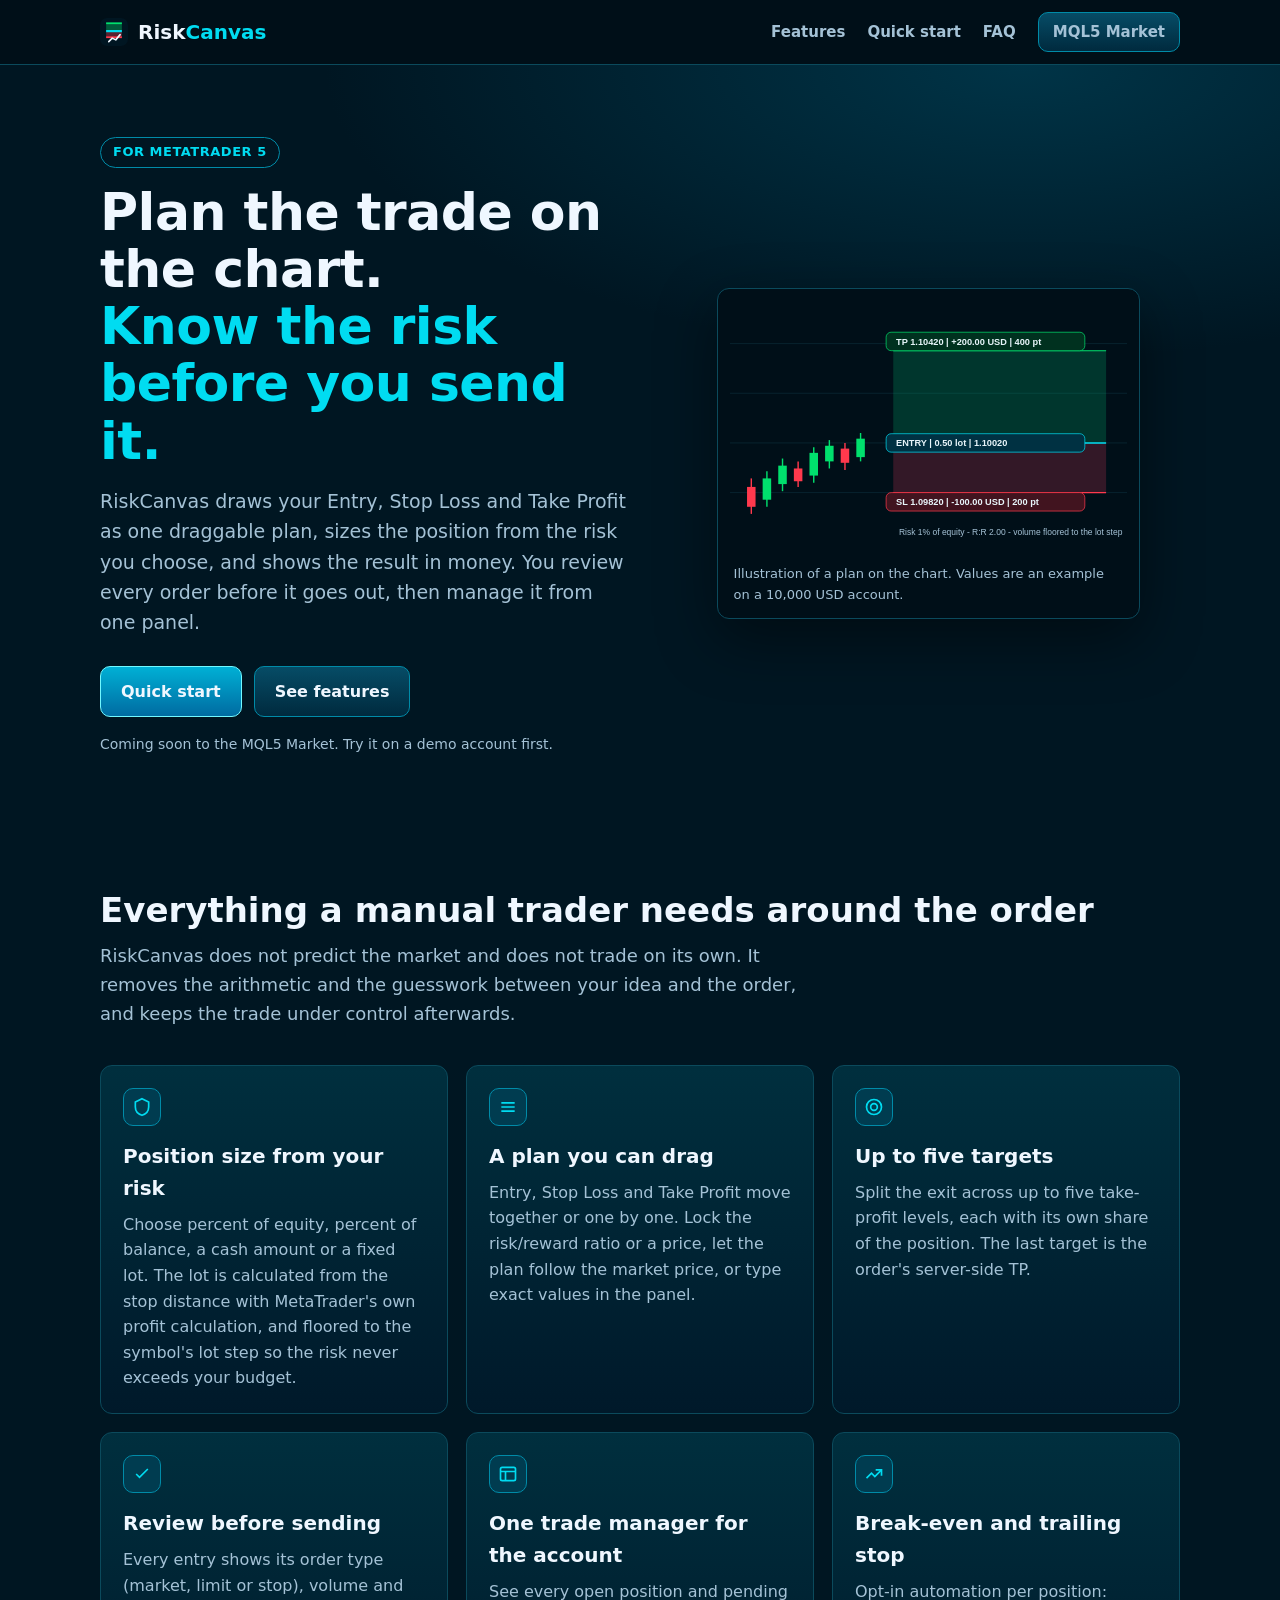
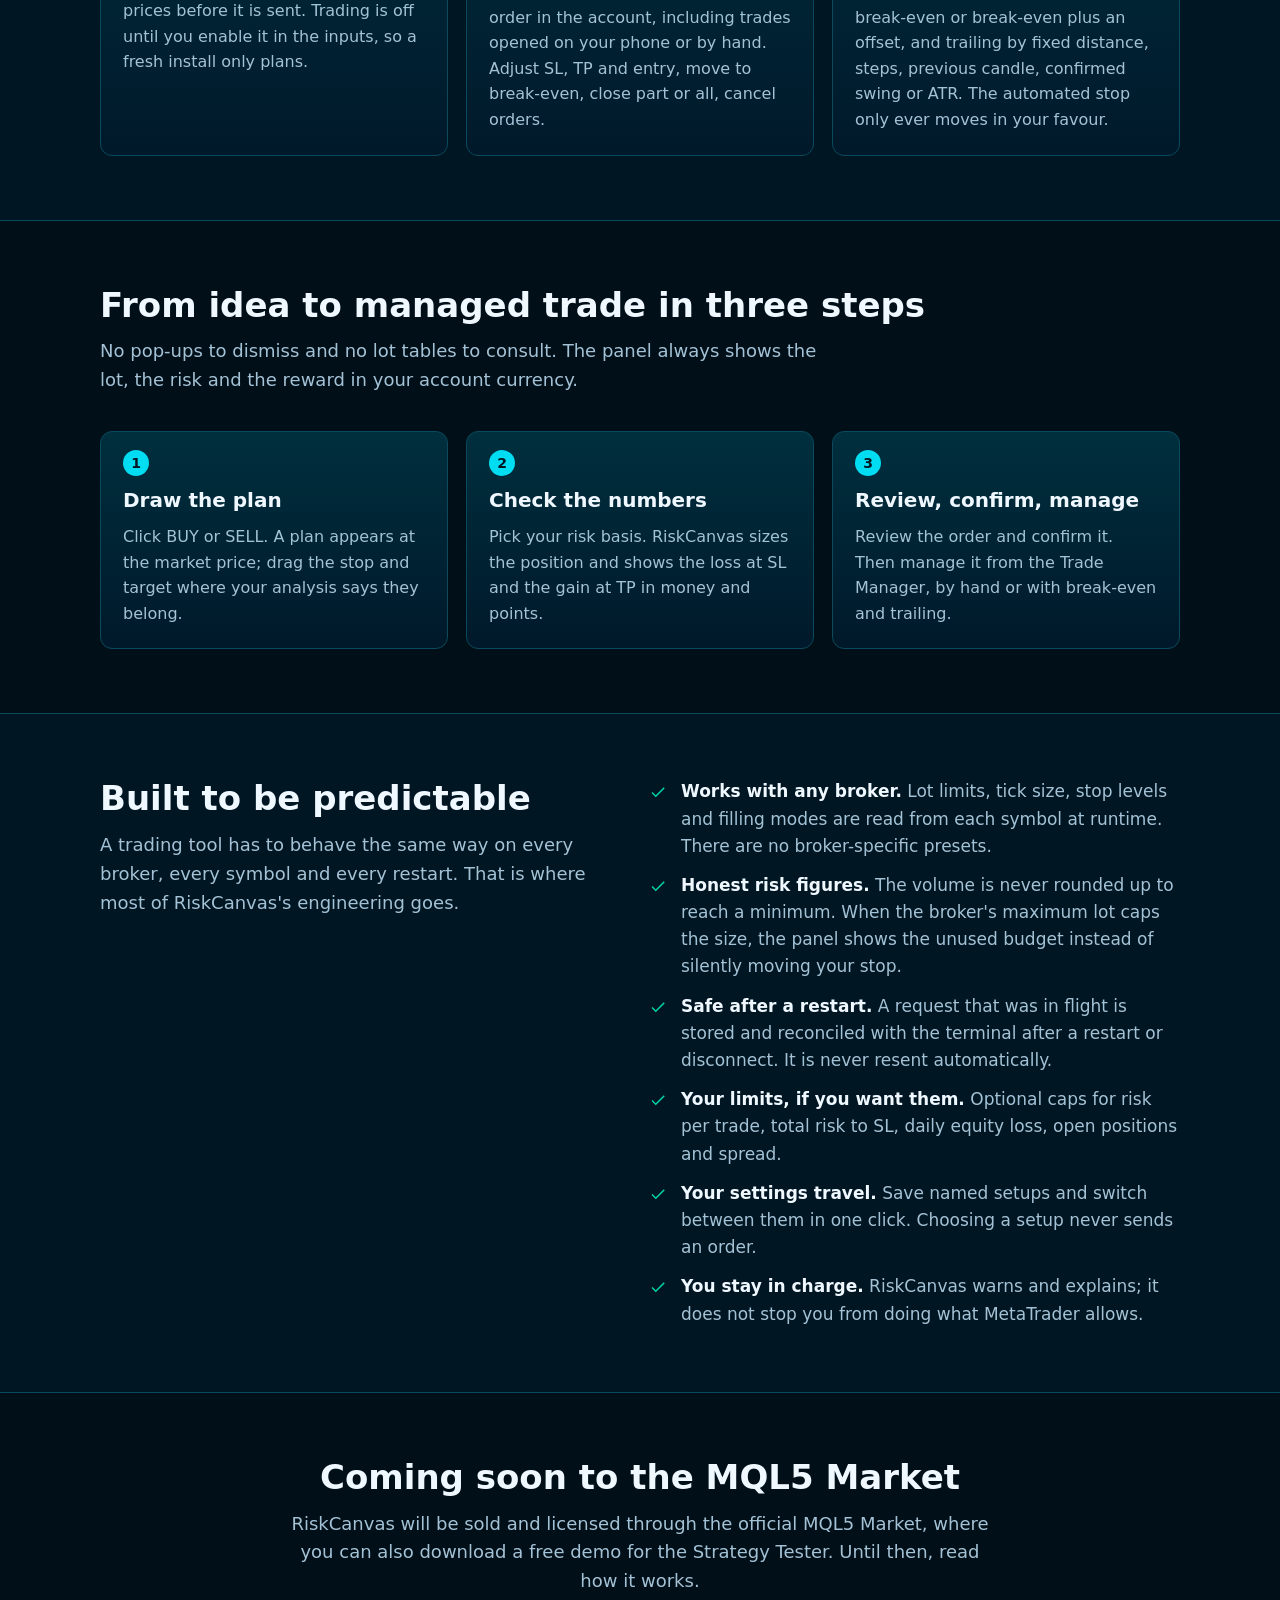
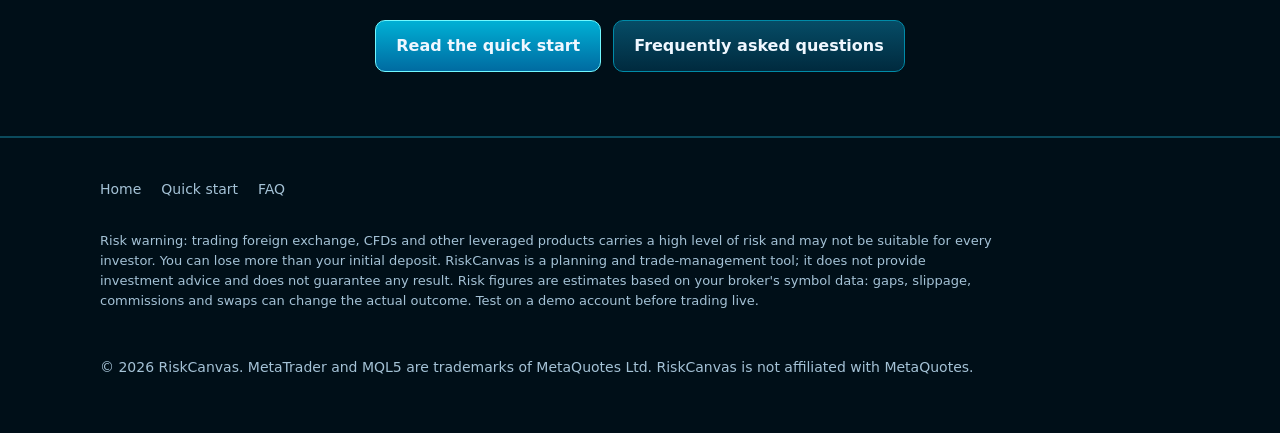
==== index.html @ 2bf44813 "RiskCanvas website: landing page, quick start and FAQ English-only static site (plain HTML/CSS) for " ====
<!doctype html>
<html lang="en">
<head>
  <meta charset="utf-8">
  <meta name="viewport" content="width=device-width, initial-scale=1">
  <title>RiskCanvas MT5 - Visual trade planner and risk manager for MetaTrader 5</title>
  <meta name="description" content="RiskCanvas MT5 lets you drag Entry, Stop Loss and Take Profit on the chart, sizes the position from your risk, and helps you manage it with break-even, trailing and partial closes.">
  <meta property="og:title" content="RiskCanvas MT5 - Plan the trade on the chart">
  <meta property="og:description" content="Drag the plan, see the risk in money, review before sending. A trade planner and manager for MetaTrader 5.">
  <meta property="og:type" content="website">
  <link rel="icon" href="assets/logo.svg" type="image/svg+xml">
  <link rel="stylesheet" href="assets/style.css">
</head>
<body>
  <header class="site-header">
    <div class="wrap">
      <a class="brand" href="index.html"><img src="assets/logo.svg" alt="" width="28" height="28"><span class="brand-name">Risk<em>Canvas</em></span></a>
      <nav class="nav" aria-label="Main">
        <a href="index.html#features">Features</a>
        <a href="quick-start.html">Quick start</a>
        <a href="faq.html">FAQ</a>
        <a class="btn btn-small" href="#availability">MQL5 Market</a>
      </nav>
    </div>
  </header>

  <main>
    <section class="hero">
      <div class="wrap">
        <div>
          <span class="badge">For MetaTrader 5</span>
          <h1>Plan the trade on the chart.<br><em>Know the risk before you send it.</em></h1>
          <p class="lead">RiskCanvas draws your Entry, Stop Loss and Take Profit as one draggable plan, sizes the position from the risk you choose, and shows the result in money. You review every order before it goes out, then manage it from one panel.</p>
          <div class="actions">
            <a class="btn btn-primary" href="quick-start.html">Quick start</a>
            <a class="btn" href="#features">See features</a>
          </div>
          <p class="note">Coming soon to the MQL5 Market. Try it on a demo account first.</p>
        </div>

        <figure class="hero-figure">
          <svg viewBox="0 0 560 360" xmlns="http://www.w3.org/2000/svg" role="img" aria-labelledby="plan-title">
            <title id="plan-title">A RiskCanvas plan on a chart: take profit zone above, stop loss zone below the entry line</title>
            <rect width="560" height="360" fill="#000f18"/>
            <g stroke="#0b2b38" stroke-width="1">
              <line x1="0" y1="60" x2="560" y2="60"/><line x1="0" y1="130" x2="560" y2="130"/>
              <line x1="0" y1="200" x2="560" y2="200"/><line x1="0" y1="270" x2="560" y2="270"/>
            </g>
            <g stroke-width="2">
              <line x1="30" y1="250" x2="30" y2="300" stroke="#ff394d"/><rect x="24" y="262" width="12" height="28" fill="#ff394d"/>
              <line x1="52" y1="240" x2="52" y2="290" stroke="#00e06d"/><rect x="46" y="250" width="12" height="30" fill="#00e06d"/>
              <line x1="74" y1="222" x2="74" y2="268" stroke="#00e06d"/><rect x="68" y="232" width="12" height="26" fill="#00e06d"/>
              <line x1="96" y1="226" x2="96" y2="262" stroke="#ff394d"/><rect x="90" y="236" width="12" height="18" fill="#ff394d"/>
              <line x1="118" y1="206" x2="118" y2="256" stroke="#00e06d"/><rect x="112" y="214" width="12" height="32" fill="#00e06d"/>
              <line x1="140" y1="196" x2="140" y2="236" stroke="#00e06d"/><rect x="134" y="204" width="12" height="22" fill="#00e06d"/>
              <line x1="162" y1="200" x2="162" y2="238" stroke="#ff394d"/><rect x="156" y="208" width="12" height="20" fill="#ff394d"/>
              <line x1="184" y1="186" x2="184" y2="226" stroke="#00e06d"/><rect x="178" y="194" width="12" height="26" fill="#00e06d"/>
            </g>
            <rect x="230" y="70" width="300" height="130" fill="#00be75" opacity="0.22"/>
            <rect x="230" y="200" width="300" height="70" fill="#e7395a" opacity="0.22"/>
            <line x1="230" y1="70" x2="530" y2="70" stroke="#00e06d" stroke-width="1.5"/>
            <line x1="230" y1="200" x2="530" y2="200" stroke="#00dcf1" stroke-width="2"/>
            <line x1="230" y1="270" x2="530" y2="270" stroke="#ff394d" stroke-width="1.5"/>
            <g font-family="Segoe UI, Arial, sans-serif" font-size="13" font-weight="700" fill="#e7f5fa">
              <rect x="220" y="44" width="280" height="26" rx="7" fill="#00311f" stroke="#00e06d"/>
              <text x="234" y="62">TP  1.10420  |  +200.00 USD  |  400 pt</text>
              <rect x="220" y="187" width="280" height="26" rx="7" fill="#003142" stroke="#00dcf1"/>
              <text x="234" y="205">ENTRY  |  0.50 lot  |  1.10020</text>
              <rect x="220" y="270" width="280" height="26" rx="7" fill="#41141f" stroke="#ff394d"/>
              <text x="234" y="288">SL  1.09820  |  -100.00 USD  |  200 pt</text>
            </g>
            <g font-family="Segoe UI, Arial, sans-serif" font-size="12" fill="#a4c2d6">
              <text x="238" y="330">Risk 1% of equity  -  R:R 2.00  -  volume floored to the lot step</text>
            </g>
          </svg>
          <figcaption>Illustration of a plan on the chart. Values are an example on a 10,000 USD account.</figcaption>
        </figure>
      </div>
    </section>

    <section id="features">
      <div class="wrap">
        <h2>Everything a manual trader needs around the order</h2>
        <p class="section-lead">RiskCanvas does not predict the market and does not trade on its own. It removes the arithmetic and the guesswork between your idea and the order, and keeps the trade under control afterwards.</p>
        <div class="grid grid-3">
          <article class="card">
            <div class="icon"><svg viewBox="0 0 24 24" fill="none" stroke="currentColor" stroke-width="2"><path d="M12 2 20 6v6c0 5-3.5 8.5-8 10-4.5-1.5-8-5-8-10V6z"/></svg></div>
            <h3>Position size from your risk</h3>
            <p>Choose percent of equity, percent of balance, a cash amount or a fixed lot. The lot is calculated from the stop distance with MetaTrader's own profit calculation, and floored to the symbol's lot step so the risk never exceeds your budget.</p>
          </article>
          <article class="card">
            <div class="icon"><svg viewBox="0 0 24 24" fill="none" stroke="currentColor" stroke-width="2"><path d="M4 7h16M4 12h16M4 17h16"/></svg></div>
            <h3>A plan you can drag</h3>
            <p>Entry, Stop Loss and Take Profit move together or one by one. Lock the risk/reward ratio or a price, let the plan follow the market price, or type exact values in the panel.</p>
          </article>
          <article class="card">
            <div class="icon"><svg viewBox="0 0 24 24" fill="none" stroke="currentColor" stroke-width="2"><circle cx="12" cy="12" r="9"/><circle cx="12" cy="12" r="4"/></svg></div>
            <h3>Up to five targets</h3>
            <p>Split the exit across up to five take-profit levels, each with its own share of the position. The last target is the order's server-side TP.</p>
          </article>
          <article class="card">
            <div class="icon"><svg viewBox="0 0 24 24" fill="none" stroke="currentColor" stroke-width="2"><path d="M5 12l4 4L19 6"/></svg></div>
            <h3>Review before sending</h3>
            <p>Every entry shows its order type (market, limit or stop), volume and prices before it is sent. Trading is off until you enable it in the inputs, so a fresh install only plans.</p>
          </article>
          <article class="card">
            <div class="icon"><svg viewBox="0 0 24 24" fill="none" stroke="currentColor" stroke-width="2"><rect x="3" y="4" width="18" height="16" rx="2"/><path d="M3 9h18M9 9v11"/></svg></div>
            <h3>One trade manager for the account</h3>
            <p>See every open position and pending order in the account, including trades opened on your phone or by hand. Adjust SL, TP and entry, move to break-even, close part or all, cancel orders.</p>
          </article>
          <article class="card">
            <div class="icon"><svg viewBox="0 0 24 24" fill="none" stroke="currentColor" stroke-width="2"><path d="M3 17l6-6 4 4 8-8"/><path d="M14 7h7v7"/></svg></div>
            <h3>Break-even and trailing stop</h3>
            <p>Opt-in automation per position: break-even or break-even plus an offset, and trailing by fixed distance, steps, previous candle, confirmed swing or ATR. The automated stop only ever moves in your favour.</p>
          </article>
        </div>
      </div>
    </section>

    <section class="alt">
      <div class="wrap">
        <h2>From idea to managed trade in three steps</h2>
        <p class="section-lead">No pop-ups to dismiss and no lot tables to consult. The panel always shows the lot, the risk and the reward in your account currency.</p>
        <div class="steps">
          <div class="card"><h3>Draw the plan</h3><p>Click BUY or SELL. A plan appears at the market price; drag the stop and target where your analysis says they belong.</p></div>
          <div class="card"><h3>Check the numbers</h3><p>Pick your risk basis. RiskCanvas sizes the position and shows the loss at SL and the gain at TP in money and points.</p></div>
          <div class="card"><h3>Review, confirm, manage</h3><p>Review the order and confirm it. Then manage it from the Trade Manager, by hand or with break-even and trailing.</p></div>
        </div>
      </div>
    </section>

    <section>
      <div class="wrap grid grid-2">
        <div>
          <h2>Built to be predictable</h2>
          <p class="section-lead">A trading tool has to behave the same way on every broker, every symbol and every restart. That is where most of RiskCanvas's engineering goes.</p>
        </div>
        <ul class="checklist">
          <li><strong>Works with any broker.</strong> Lot limits, tick size, stop levels and filling modes are read from each symbol at runtime. There are no broker-specific presets.</li>
          <li><strong>Honest risk figures.</strong> The volume is never rounded up to reach a minimum. When the broker's maximum lot caps the size, the panel shows the unused budget instead of silently moving your stop.</li>
          <li><strong>Safe after a restart.</strong> A request that was in flight is stored and reconciled with the terminal after a restart or disconnect. It is never resent automatically.</li>
          <li><strong>Your limits, if you want them.</strong> Optional caps for risk per trade, total risk to SL, daily equity loss, open positions and spread.</li>
          <li><strong>Your settings travel.</strong> Save named setups and switch between them in one click. Choosing a setup never sends an order.</li>
          <li><strong>You stay in charge.</strong> RiskCanvas warns and explains; it does not stop you from doing what MetaTrader allows.</li>
        </ul>
      </div>
    </section>

    <section class="alt cta-band" id="availability">
      <div class="wrap">
        <h2>Coming soon to the MQL5 Market</h2>
        <p class="section-lead" style="margin: 0 auto;">RiskCanvas will be sold and licensed through the official MQL5 Market, where you can also download a free demo for the Strategy Tester. Until then, read how it works.</p>
        <div class="actions">
          <a class="btn btn-primary" href="quick-start.html">Read the quick start</a>
          <a class="btn" href="faq.html">Frequently asked questions</a>
        </div>
      </div>
    </section>
  </main>

  <footer class="site-footer">
    <div class="wrap">
      <nav aria-label="Footer">
        <a href="index.html">Home</a>
        <a href="quick-start.html">Quick start</a>
        <a href="faq.html">FAQ</a>
      </nav>
      <p class="risk">Risk warning: trading foreign exchange, CFDs and other leveraged products carries a high level of risk and may not be suitable for every investor. You can lose more than your initial deposit. RiskCanvas is a planning and trade-management tool; it does not provide investment advice and does not guarantee any result. Risk figures are estimates based on your broker's symbol data: gaps, slippage, commissions and swaps can change the actual outcome. Test on a demo account before trading live.</p>
      <p>&copy; 2026 RiskCanvas. MetaTrader and MQL5 are trademarks of MetaQuotes Ltd. RiskCanvas is not affiliated with MetaQuotes.</p>
    </div>
  </footer>
</body>
</html>
---- assets/style.css ----
/* RiskCanvas site. Palette matches the EA panel (TC_PanelTheme.mqh). */
:root {
  --bg: #001622;
  --bg-deep: #000f18;
  --panel: #001b28;
  --panel-2: #002636;
  --edge: #0b4a5c;
  --edge-strong: #008ba8;
  --text: #eff7ff;
  --muted: #a4c2d6;
  --cyan: #00dcf1;
  --teal: #00d6aa;
  --red: #ff394d;
  --green: #00e06d;
  --radius: 12px;
  --max: 1120px;
  --font: "Segoe UI", system-ui, -apple-system, Roboto, "Helvetica Neue", Arial, sans-serif;
  --mono: "Cascadia Mono", Consolas, "SFMono-Regular", Menlo, monospace;
}

* { box-sizing: border-box; }

html { scroll-behavior: smooth; }

body {
  margin: 0;
  background: var(--bg);
  color: var(--text);
  font-family: var(--font);
  font-size: 17px;
  line-height: 1.6;
  -webkit-font-smoothing: antialiased;
}

a { color: var(--cyan); text-decoration: none; }
a:hover { text-decoration: underline; }

img, svg { max-width: 100%; height: auto; display: block; }

code, kbd {
  font-family: var(--mono);
  font-size: 0.9em;
  background: var(--panel-2);
  border: 1px solid var(--edge);
  border-radius: 6px;
  padding: 0.05em 0.4em;
}

.wrap { width: 100%; max-width: var(--max); margin: 0 auto; padding: 0 20px; }

/* Header */
.site-header {
  position: sticky;
  top: 0;
  z-index: 10;
  background: rgba(0, 15, 24, 0.94);
  border-bottom: 1px solid var(--edge);
  backdrop-filter: blur(6px);
}
.site-header .wrap { display: flex; align-items: center; gap: 24px; min-height: 64px; }
.brand { display: flex; align-items: center; gap: 10px; font-weight: 700; font-size: 20px; color: var(--text); }
.brand:hover { text-decoration: none; }
.brand em { font-style: normal; color: var(--cyan); }
.brand svg { width: 28px; height: 28px; }
.nav { display: flex; gap: 22px; margin-left: auto; align-items: center; flex-wrap: wrap; }
.nav a { color: var(--muted); font-weight: 600; font-size: 15px; }
.nav a:hover, .nav a[aria-current="page"] { color: var(--text); text-decoration: none; }

/* Buttons */
.btn {
  display: inline-flex;
  align-items: center;
  gap: 8px;
  padding: 12px 20px;
  border-radius: 10px;
  font-weight: 700;
  font-size: 16px;
  border: 1px solid var(--edge-strong);
  color: var(--text);
  background: linear-gradient(#064c66, #002a3e);
}
.btn:hover { text-decoration: none; border-color: var(--cyan); }
.btn-primary { background: linear-gradient(#00b0d5, #006ba1); border-color: #72f8ff; }
.btn-small { padding: 7px 14px; font-size: 14px; }
.btn[aria-disabled="true"] { opacity: 0.7; cursor: default; }

.badge {
  display: inline-block;
  padding: 4px 12px;
  border-radius: 999px;
  border: 1px solid var(--edge-strong);
  color: var(--cyan);
  font-size: 13px;
  font-weight: 700;
  letter-spacing: 0.04em;
  text-transform: uppercase;
}

/* Hero */
.hero { padding: 72px 0 56px; background: radial-gradient(1000px 420px at 80% 0%, #003447 0%, transparent 70%); }
.hero .wrap { display: grid; grid-template-columns: 1.05fr 1fr; gap: 48px; align-items: center; }
.hero h1 { font-size: clamp(34px, 5vw, 52px); line-height: 1.1; margin: 16px 0; letter-spacing: -0.01em; }
.hero h1 em { font-style: normal; color: var(--cyan); }
.hero p.lead { font-size: 19px; color: var(--muted); margin: 0 0 28px; }
.hero .actions { display: flex; gap: 12px; flex-wrap: wrap; }
.hero .note { font-size: 14px; color: var(--muted); margin-top: 16px; }
.hero-figure {
  background: var(--bg-deep);
  border: 1px solid var(--edge);
  border-radius: var(--radius);
  padding: 12px;
  box-shadow: 0 20px 60px rgba(0, 0, 0, 0.45);
}
.hero-figure figcaption { font-size: 13px; color: var(--muted); padding: 8px 4px 0; }

/* Sections */
section { padding: 64px 0; }
section.alt { background: var(--bg-deep); border-top: 1px solid var(--edge); border-bottom: 1px solid var(--edge); }
h2 { font-size: clamp(26px, 3.2vw, 34px); line-height: 1.2; margin: 0 0 12px; }
h3 { font-size: 20px; margin: 0 0 8px; }
.section-lead { color: var(--muted); max-width: 720px; margin: 0 0 36px; font-size: 18px; }

.grid { display: grid; gap: 18px; }
.grid-3 { grid-template-columns: repeat(3, 1fr); }
.grid-2 { grid-template-columns: repeat(2, 1fr); }

.card {
  background: linear-gradient(#002f3e, #00192a);
  border: 1px solid var(--edge);
  border-radius: var(--radius);
  padding: 22px;
}
.card p, .card li { color: var(--muted); font-size: 16px; }
.card p { margin: 0; }
.card ul { margin: 8px 0 0; padding-left: 20px; }
.card .icon {
  width: 38px; height: 38px; border-radius: 10px;
  display: grid; place-items: center;
  background: #003c50; border: 1px solid var(--edge-strong);
  margin-bottom: 14px; color: var(--cyan);
}
.card .icon svg { width: 20px; height: 20px; }

.steps { counter-reset: step; display: grid; gap: 18px; grid-template-columns: repeat(3, 1fr); }
.steps .card { position: relative; padding-top: 52px; }
.steps .card::before {
  counter-increment: step;
  content: counter(step);
  position: absolute; top: 18px; left: 22px;
  width: 26px; height: 26px; border-radius: 50%;
  display: grid; place-items: center;
  background: var(--cyan); color: var(--bg); font-weight: 800; font-size: 14px;
}

.checklist { list-style: none; padding: 0; margin: 0; display: grid; gap: 12px; }
.checklist li { padding-left: 32px; position: relative; color: var(--muted); }
.checklist li strong { color: var(--text); }
.checklist li::before {
  content: ""; position: absolute; left: 0; top: 5px;
  width: 18px; height: 18px; border-radius: 50%;
  background: var(--teal);
  -webkit-mask: url("data:image/svg+xml,%3Csvg xmlns='http://www.w3.org/2000/svg' viewBox='0 0 24 24'%3E%3Cpath d='M9 16.2 4.8 12l-1.4 1.4L9 19 21 7l-1.4-1.4z'/%3E%3C/svg%3E") center / 18px no-repeat;
          mask: url("data:image/svg+xml,%3Csvg xmlns='http://www.w3.org/2000/svg' viewBox='0 0 24 24'%3E%3Cpath d='M9 16.2 4.8 12l-1.4 1.4L9 19 21 7l-1.4-1.4z'/%3E%3C/svg%3E") center / 18px no-repeat;
}

.cta-band { text-align: center; }
.cta-band .actions { display: flex; gap: 12px; justify-content: center; flex-wrap: wrap; margin-top: 24px; }

/* Documentation pages */
.page-head { padding: 56px 0 24px; }
.page-head h1 { font-size: clamp(32px, 4.4vw, 44px); margin: 12px 0; line-height: 1.15; }
.page-head p { color: var(--muted); font-size: 19px; max-width: 760px; margin: 0; }
.doc { padding: 16px 0 72px; }
.doc .wrap { display: grid; grid-template-columns: 240px 1fr; gap: 48px; align-items: start; }
.toc { position: sticky; top: 88px; font-size: 15px; }
.toc p { color: var(--muted); font-weight: 700; text-transform: uppercase; font-size: 12px; letter-spacing: 0.08em; margin: 0 0 8px; }
.toc ol { margin: 0; padding-left: 18px; display: grid; gap: 6px; }
.toc a { color: var(--muted); }
.toc a:hover { color: var(--text); }
.doc article { max-width: 760px; min-width: 0; }
.table-wrap { overflow-x: auto; -webkit-overflow-scrolling: touch; }
.doc article h2 { margin-top: 48px; padding-top: 8px; scroll-margin-top: 80px; }
.doc article h2:first-child { margin-top: 0; }
.doc article p, .doc article li { color: #cfe0ec; }
.doc article ol, .doc article ul { padding-left: 22px; }
.doc article li { margin: 6px 0; }

.callout {
  border: 1px solid var(--edge-strong);
  border-left: 4px solid var(--cyan);
  background: var(--panel);
  border-radius: 10px;
  padding: 14px 18px;
  margin: 20px 0;
}
.callout.warn { border-left-color: #ffb872; }
.callout p { margin: 0; }

table { width: 100%; border-collapse: collapse; margin: 16px 0; font-size: 15px; }
th, td { text-align: left; padding: 10px 12px; border-bottom: 1px solid var(--edge); vertical-align: top; }
th { color: var(--muted); font-weight: 700; font-size: 13px; text-transform: uppercase; letter-spacing: 0.05em; }
td code { white-space: nowrap; }

/* FAQ */
.faq { display: grid; gap: 12px; }
.faq details {
  background: var(--panel);
  border: 1px solid var(--edge);
  border-radius: 10px;
  padding: 0 20px;
}
.faq details[open] { border-color: var(--edge-strong); }
.faq summary {
  cursor: pointer;
  list-style: none;
  padding: 18px 28px 18px 0;
  font-weight: 700;
  font-size: 18px;
  position: relative;
}
.faq summary::-webkit-details-marker { display: none; }
.faq summary::after {
  content: "+"; position: absolute; right: 0; top: 14px;
  color: var(--cyan); font-size: 24px; font-weight: 400;
}
.faq details[open] summary::after { content: "\2212"; }
.faq details > div { padding: 0 0 18px; color: #cfe0ec; }
.faq details > div p { margin: 0 0 10px; }
.faq h2 { margin: 40px 0 16px; }

/* Footer */
.site-footer { border-top: 1px solid var(--edge); background: var(--bg-deep); padding: 40px 0; font-size: 14px; color: var(--muted); }
.site-footer .wrap { display: grid; gap: 18px; }
.site-footer nav { display: flex; gap: 20px; flex-wrap: wrap; }
.site-footer nav a { color: var(--muted); }
.risk { max-width: 900px; font-size: 13px; line-height: 1.55; }

/* Responsive */
@media (max-width: 900px) {
  .hero .wrap, .doc .wrap { grid-template-columns: 1fr; }
  .grid-3, .steps { grid-template-columns: 1fr 1fr; }
  .toc { position: static; }
}
@media (max-width: 620px) {
  body { font-size: 16px; }
  .site-header .wrap { flex-wrap: wrap; gap: 8px; padding-top: 10px; padding-bottom: 10px; }
  .nav { margin-left: 0; gap: 16px; }
  .grid-3, .grid-2, .steps { grid-template-columns: 1fr; }
  .hero { padding: 44px 0 36px; }
  section { padding: 48px 0; }
}
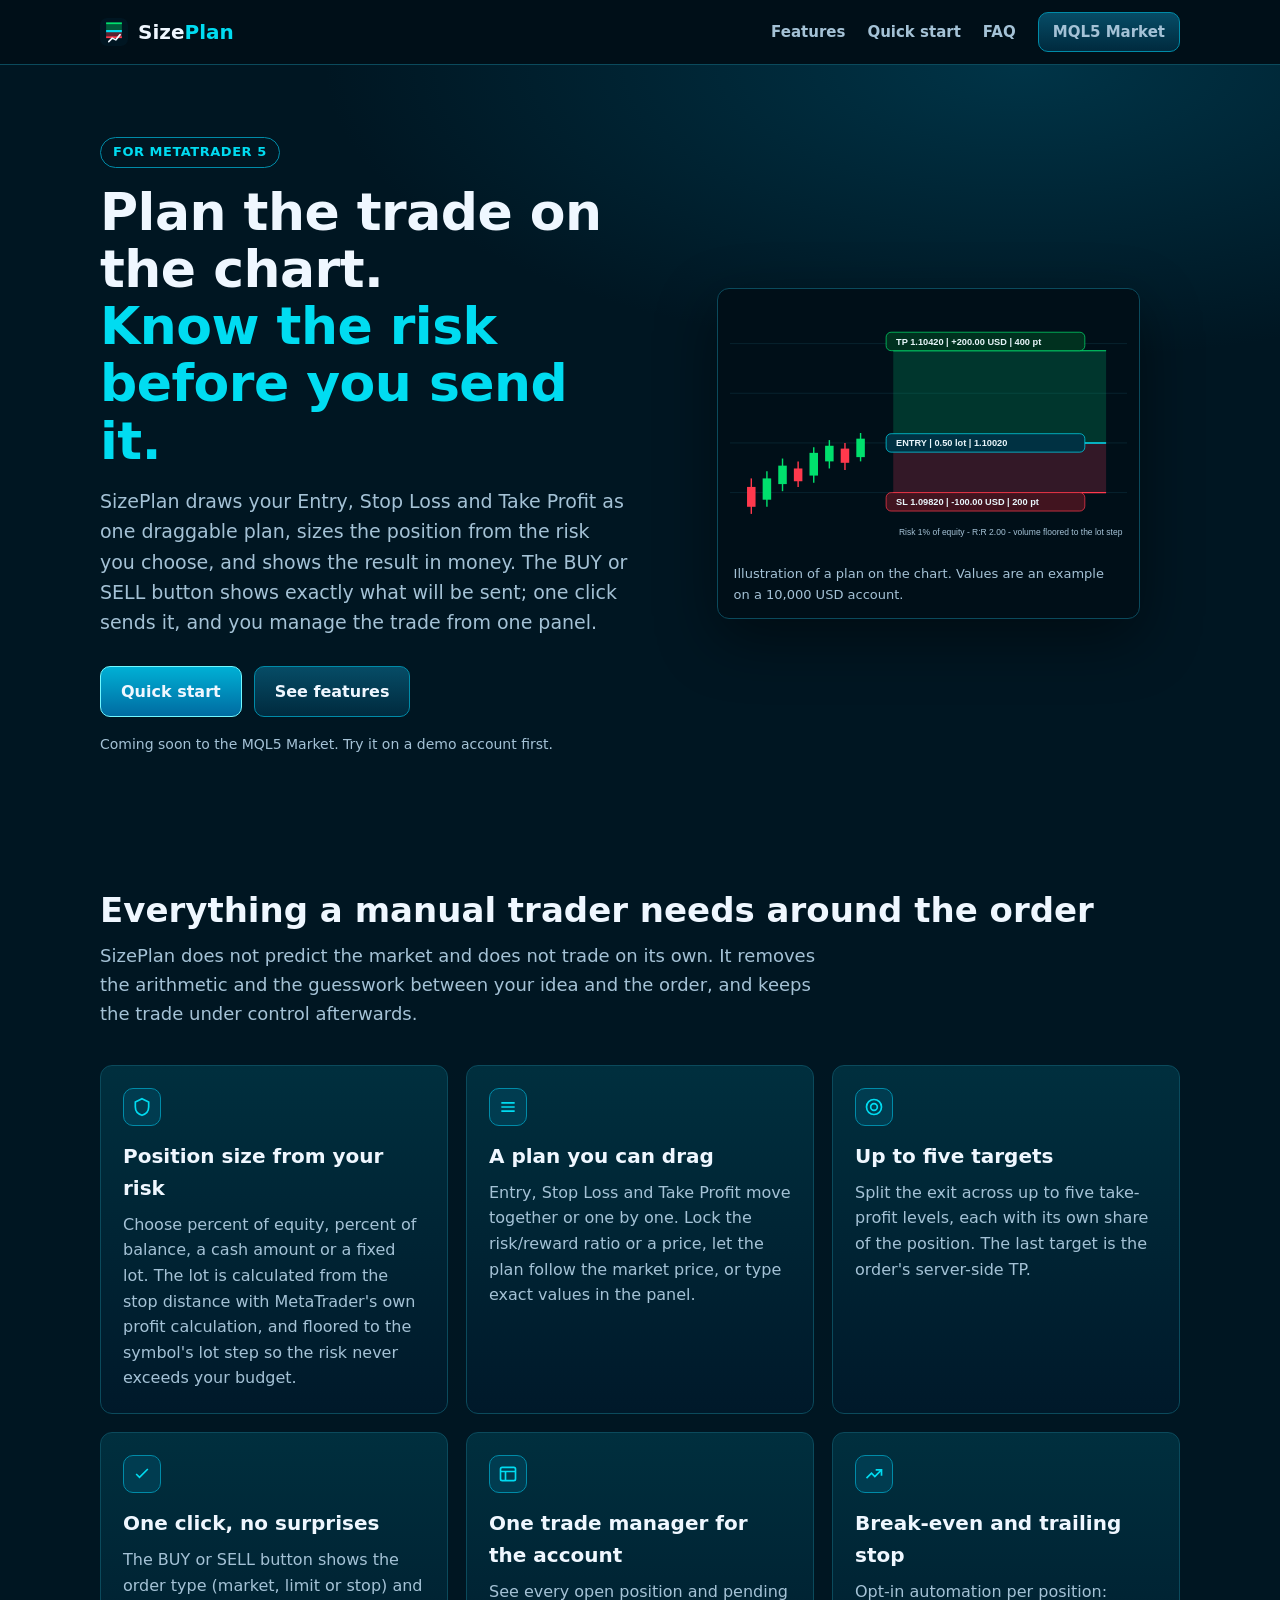
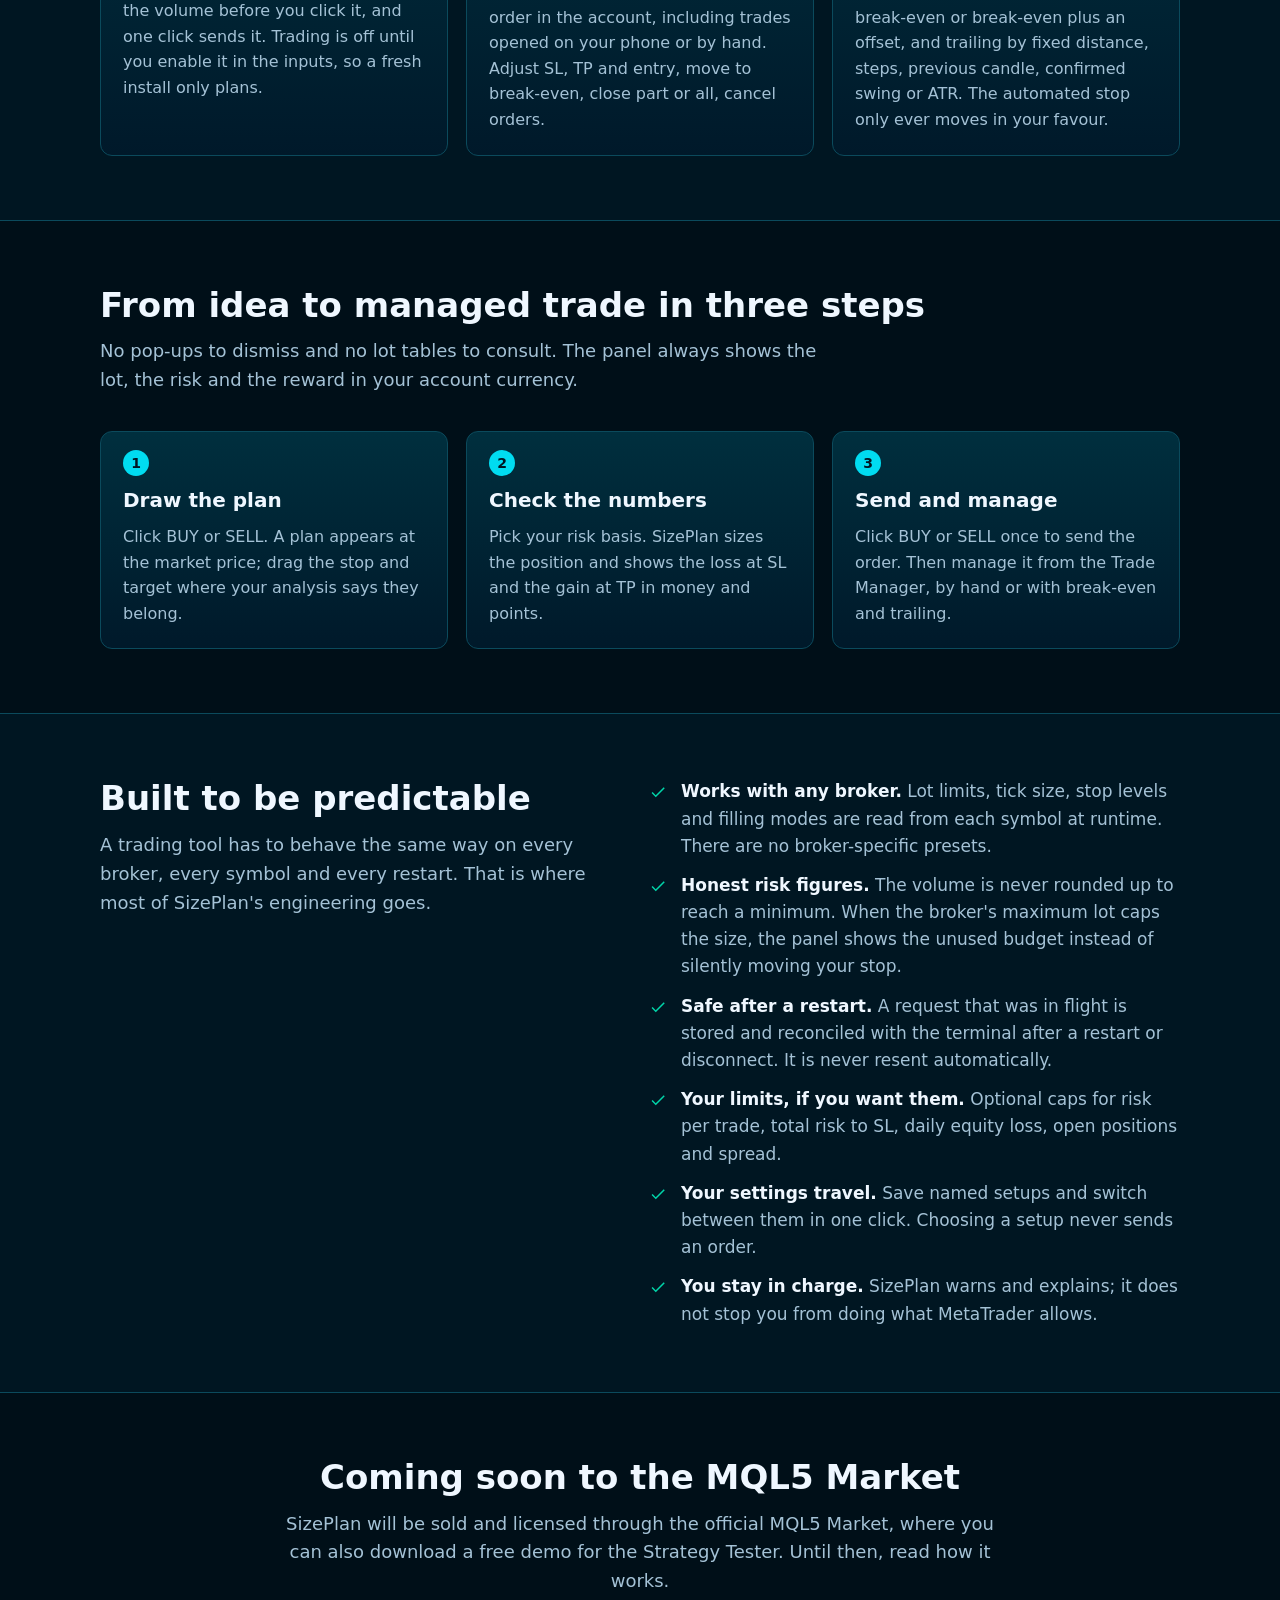
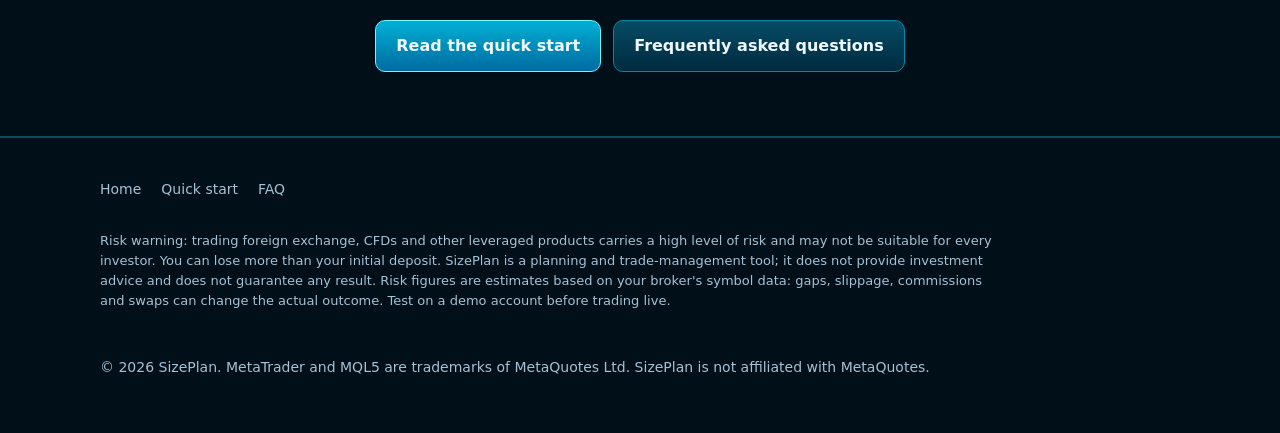
==== commit 5c455e9b: "Rebrand site to SizePlan, add sizeplan.com CNAME, describe 3.32 one-click entries Co-Authored-By: Cl" ====
--- a/index.html
+++ b/index.html
@@ -3,10 +3,10 @@
 <head>
   <meta charset="utf-8">
   <meta name="viewport" content="width=device-width, initial-scale=1">
-  <title>RiskCanvas MT5 - Visual trade planner and risk manager for MetaTrader 5</title>
-  <meta name="description" content="RiskCanvas MT5 lets you drag Entry, Stop Loss and Take Profit on the chart, sizes the position from your risk, and helps you manage it with break-even, trailing and partial closes.">
-  <meta property="og:title" content="RiskCanvas MT5 - Plan the trade on the chart">
-  <meta property="og:description" content="Drag the plan, see the risk in money, review before sending. A trade planner and manager for MetaTrader 5.">
+  <title>SizePlan MT5 - Visual trade planner and risk manager for MetaTrader 5</title>
+  <meta name="description" content="SizePlan MT5 lets you drag Entry, Stop Loss and Take Profit on the chart, sizes the position from your risk, and helps you manage it with break-even, trailing and partial closes.">
+  <meta property="og:title" content="SizePlan MT5 - Plan the trade on the chart">
+  <meta property="og:description" content="Drag the plan, see the risk in money, send it with one click. A trade planner and manager for MetaTrader 5.">
   <meta property="og:type" content="website">
   <link rel="icon" href="assets/logo.svg" type="image/svg+xml">
   <link rel="stylesheet" href="assets/style.css">
@@ -14,7 +14,7 @@
 <body>
   <header class="site-header">
     <div class="wrap">
-      <a class="brand" href="index.html"><img src="assets/logo.svg" alt="" width="28" height="28"><span class="brand-name">Risk<em>Canvas</em></span></a>
+      <a class="brand" href="index.html"><img src="assets/logo.svg" alt="" width="28" height="28"><span class="brand-name">Size<em>Plan</em></span></a>
       <nav class="nav" aria-label="Main">
         <a href="index.html#features">Features</a>
         <a href="quick-start.html">Quick start</a>
@@ -30,7 +30,7 @@
         <div>
           <span class="badge">For MetaTrader 5</span>
           <h1>Plan the trade on the chart.<br><em>Know the risk before you send it.</em></h1>
-          <p class="lead">RiskCanvas draws your Entry, Stop Loss and Take Profit as one draggable plan, sizes the position from the risk you choose, and shows the result in money. You review every order before it goes out, then manage it from one panel.</p>
+          <p class="lead">SizePlan draws your Entry, Stop Loss and Take Profit as one draggable plan, sizes the position from the risk you choose, and shows the result in money. The BUY or SELL button shows exactly what will be sent; one click sends it, and you manage the trade from one panel.</p>
           <div class="actions">
             <a class="btn btn-primary" href="quick-start.html">Quick start</a>
             <a class="btn" href="#features">See features</a>
@@ -40,7 +40,7 @@
 
         <figure class="hero-figure">
           <svg viewBox="0 0 560 360" xmlns="http://www.w3.org/2000/svg" role="img" aria-labelledby="plan-title">
-            <title id="plan-title">A RiskCanvas plan on a chart: take profit zone above, stop loss zone below the entry line</title>
+            <title id="plan-title">A SizePlan plan on a chart: take profit zone above, stop loss zone below the entry line</title>
             <rect width="560" height="360" fill="#000f18"/>
             <g stroke="#0b2b38" stroke-width="1">
               <line x1="0" y1="60" x2="560" y2="60"/><line x1="0" y1="130" x2="560" y2="130"/>
@@ -81,7 +81,7 @@
     <section id="features">
       <div class="wrap">
         <h2>Everything a manual trader needs around the order</h2>
-        <p class="section-lead">RiskCanvas does not predict the market and does not trade on its own. It removes the arithmetic and the guesswork between your idea and the order, and keeps the trade under control afterwards.</p>
+        <p class="section-lead">SizePlan does not predict the market and does not trade on its own. It removes the arithmetic and the guesswork between your idea and the order, and keeps the trade under control afterwards.</p>
         <div class="grid grid-3">
           <article class="card">
             <div class="icon"><svg viewBox="0 0 24 24" fill="none" stroke="currentColor" stroke-width="2"><path d="M12 2 20 6v6c0 5-3.5 8.5-8 10-4.5-1.5-8-5-8-10V6z"/></svg></div>
@@ -100,8 +100,8 @@
           </article>
           <article class="card">
             <div class="icon"><svg viewBox="0 0 24 24" fill="none" stroke="currentColor" stroke-width="2"><path d="M5 12l4 4L19 6"/></svg></div>
-            <h3>Review before sending</h3>
-            <p>Every entry shows its order type (market, limit or stop), volume and prices before it is sent. Trading is off until you enable it in the inputs, so a fresh install only plans.</p>
+            <h3>One click, no surprises</h3>
+            <p>The BUY or SELL button shows the order type (market, limit or stop) and the volume before you click it, and one click sends it. Trading is off until you enable it in the inputs, so a fresh install only plans.</p>
           </article>
           <article class="card">
             <div class="icon"><svg viewBox="0 0 24 24" fill="none" stroke="currentColor" stroke-width="2"><rect x="3" y="4" width="18" height="16" rx="2"/><path d="M3 9h18M9 9v11"/></svg></div>
@@ -123,8 +123,8 @@
         <p class="section-lead">No pop-ups to dismiss and no lot tables to consult. The panel always shows the lot, the risk and the reward in your account currency.</p>
         <div class="steps">
           <div class="card"><h3>Draw the plan</h3><p>Click BUY or SELL. A plan appears at the market price; drag the stop and target where your analysis says they belong.</p></div>
-          <div class="card"><h3>Check the numbers</h3><p>Pick your risk basis. RiskCanvas sizes the position and shows the loss at SL and the gain at TP in money and points.</p></div>
-          <div class="card"><h3>Review, confirm, manage</h3><p>Review the order and confirm it. Then manage it from the Trade Manager, by hand or with break-even and trailing.</p></div>
+          <div class="card"><h3>Check the numbers</h3><p>Pick your risk basis. SizePlan sizes the position and shows the loss at SL and the gain at TP in money and points.</p></div>
+          <div class="card"><h3>Send and manage</h3><p>Click BUY or SELL once to send the order. Then manage it from the Trade Manager, by hand or with break-even and trailing.</p></div>
         </div>
       </div>
     </section>
@@ -133,7 +133,7 @@
       <div class="wrap grid grid-2">
         <div>
           <h2>Built to be predictable</h2>
-          <p class="section-lead">A trading tool has to behave the same way on every broker, every symbol and every restart. That is where most of RiskCanvas's engineering goes.</p>
+          <p class="section-lead">A trading tool has to behave the same way on every broker, every symbol and every restart. That is where most of SizePlan's engineering goes.</p>
         </div>
         <ul class="checklist">
           <li><strong>Works with any broker.</strong> Lot limits, tick size, stop levels and filling modes are read from each symbol at runtime. There are no broker-specific presets.</li>
@@ -141,7 +141,7 @@
           <li><strong>Safe after a restart.</strong> A request that was in flight is stored and reconciled with the terminal after a restart or disconnect. It is never resent automatically.</li>
           <li><strong>Your limits, if you want them.</strong> Optional caps for risk per trade, total risk to SL, daily equity loss, open positions and spread.</li>
           <li><strong>Your settings travel.</strong> Save named setups and switch between them in one click. Choosing a setup never sends an order.</li>
-          <li><strong>You stay in charge.</strong> RiskCanvas warns and explains; it does not stop you from doing what MetaTrader allows.</li>
+          <li><strong>You stay in charge.</strong> SizePlan warns and explains; it does not stop you from doing what MetaTrader allows.</li>
         </ul>
       </div>
     </section>
@@ -149,7 +149,7 @@
     <section class="alt cta-band" id="availability">
       <div class="wrap">
         <h2>Coming soon to the MQL5 Market</h2>
-        <p class="section-lead" style="margin: 0 auto;">RiskCanvas will be sold and licensed through the official MQL5 Market, where you can also download a free demo for the Strategy Tester. Until then, read how it works.</p>
+        <p class="section-lead" style="margin: 0 auto;">SizePlan will be sold and licensed through the official MQL5 Market, where you can also download a free demo for the Strategy Tester. Until then, read how it works.</p>
         <div class="actions">
           <a class="btn btn-primary" href="quick-start.html">Read the quick start</a>
           <a class="btn" href="faq.html">Frequently asked questions</a>
@@ -165,8 +165,8 @@
         <a href="quick-start.html">Quick start</a>
         <a href="faq.html">FAQ</a>
       </nav>
-      <p class="risk">Risk warning: trading foreign exchange, CFDs and other leveraged products carries a high level of risk and may not be suitable for every investor. You can lose more than your initial deposit. RiskCanvas is a planning and trade-management tool; it does not provide investment advice and does not guarantee any result. Risk figures are estimates based on your broker's symbol data: gaps, slippage, commissions and swaps can change the actual outcome. Test on a demo account before trading live.</p>
-      <p>&copy; 2026 RiskCanvas. MetaTrader and MQL5 are trademarks of MetaQuotes Ltd. RiskCanvas is not affiliated with MetaQuotes.</p>
+      <p class="risk">Risk warning: trading foreign exchange, CFDs and other leveraged products carries a high level of risk and may not be suitable for every investor. You can lose more than your initial deposit. SizePlan is a planning and trade-management tool; it does not provide investment advice and does not guarantee any result. Risk figures are estimates based on your broker's symbol data: gaps, slippage, commissions and swaps can change the actual outcome. Test on a demo account before trading live.</p>
+      <p>&copy; 2026 SizePlan. MetaTrader and MQL5 are trademarks of MetaQuotes Ltd. SizePlan is not affiliated with MetaQuotes.</p>
     </div>
   </footer>
 </body>
--- a/assets/style.css
+++ b/assets/style.css
@@ -1,4 +1,4 @@
-/* RiskCanvas site. Palette matches the EA panel (TC_PanelTheme.mqh). */
+/* SizePlan site. Palette matches the EA panel (TC_PanelTheme.mqh). */
 :root {
   --bg: #001622;
   --bg-deep: #000f18;
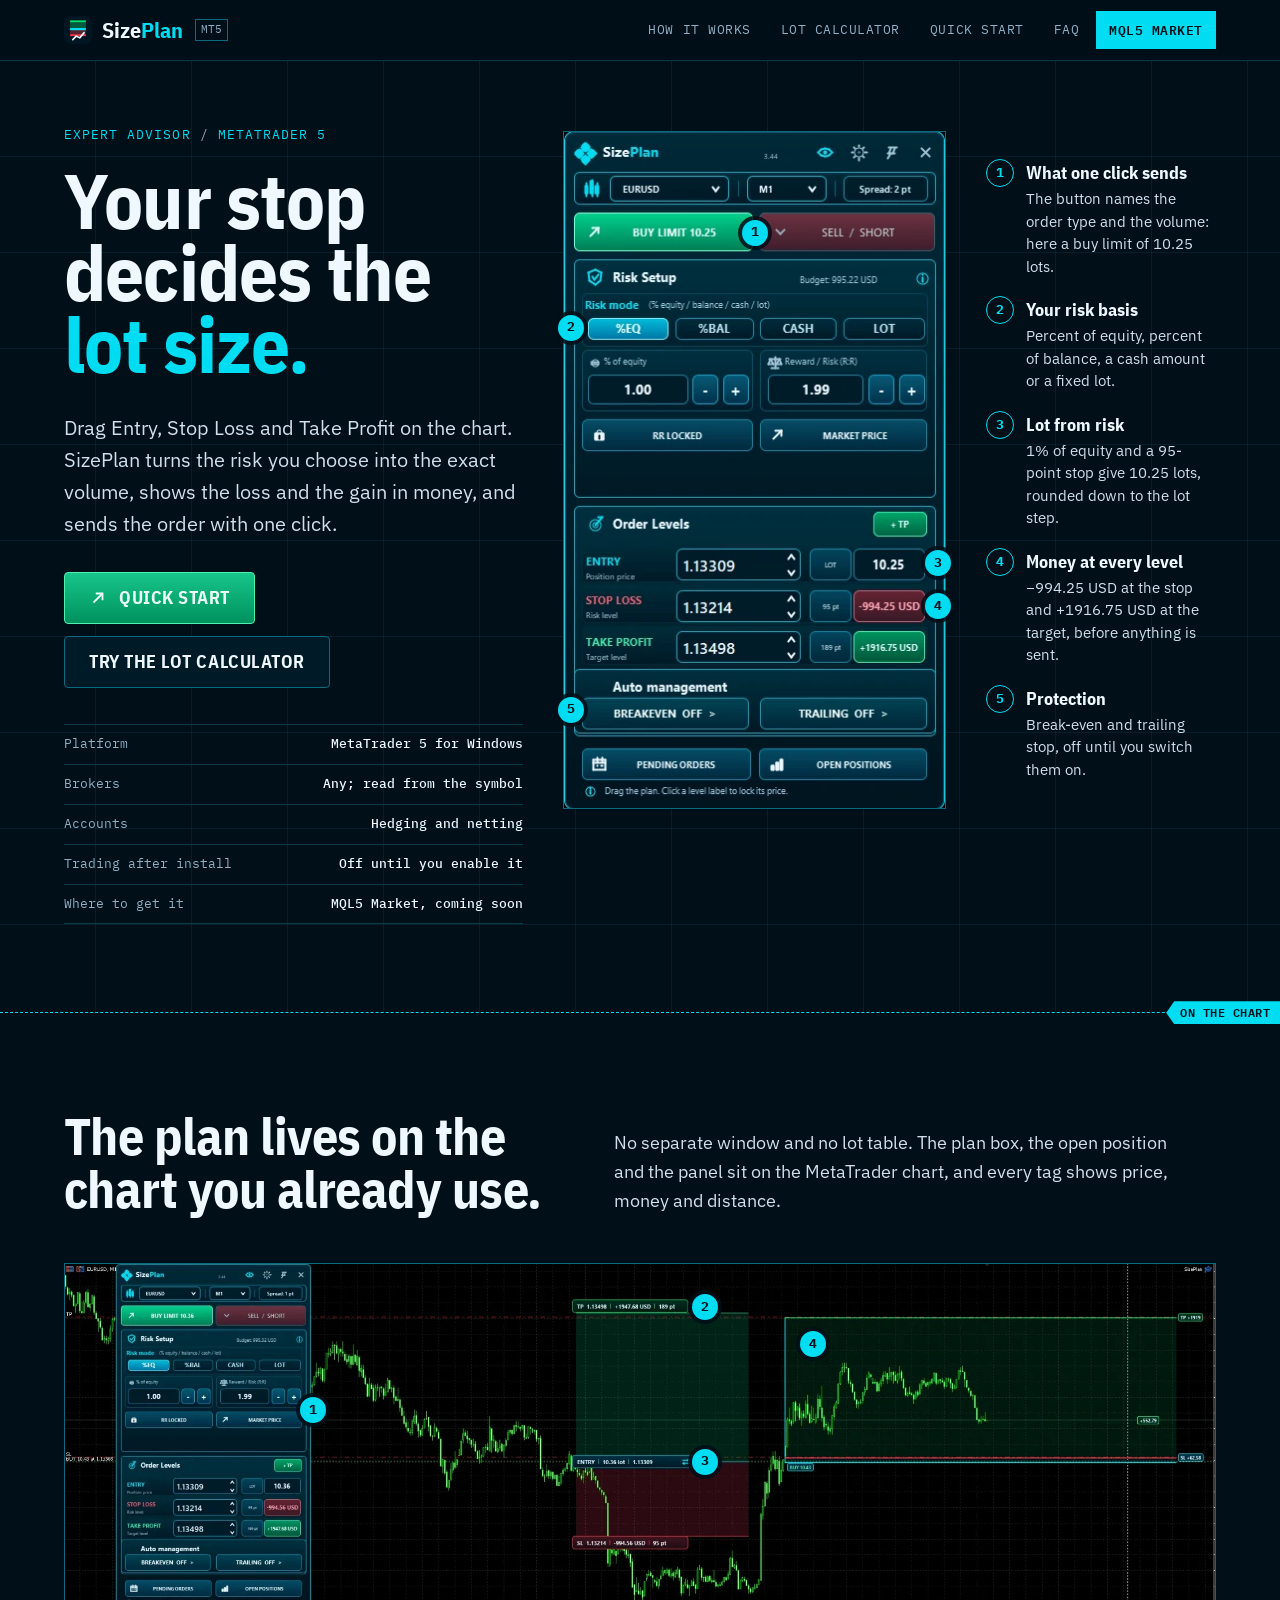
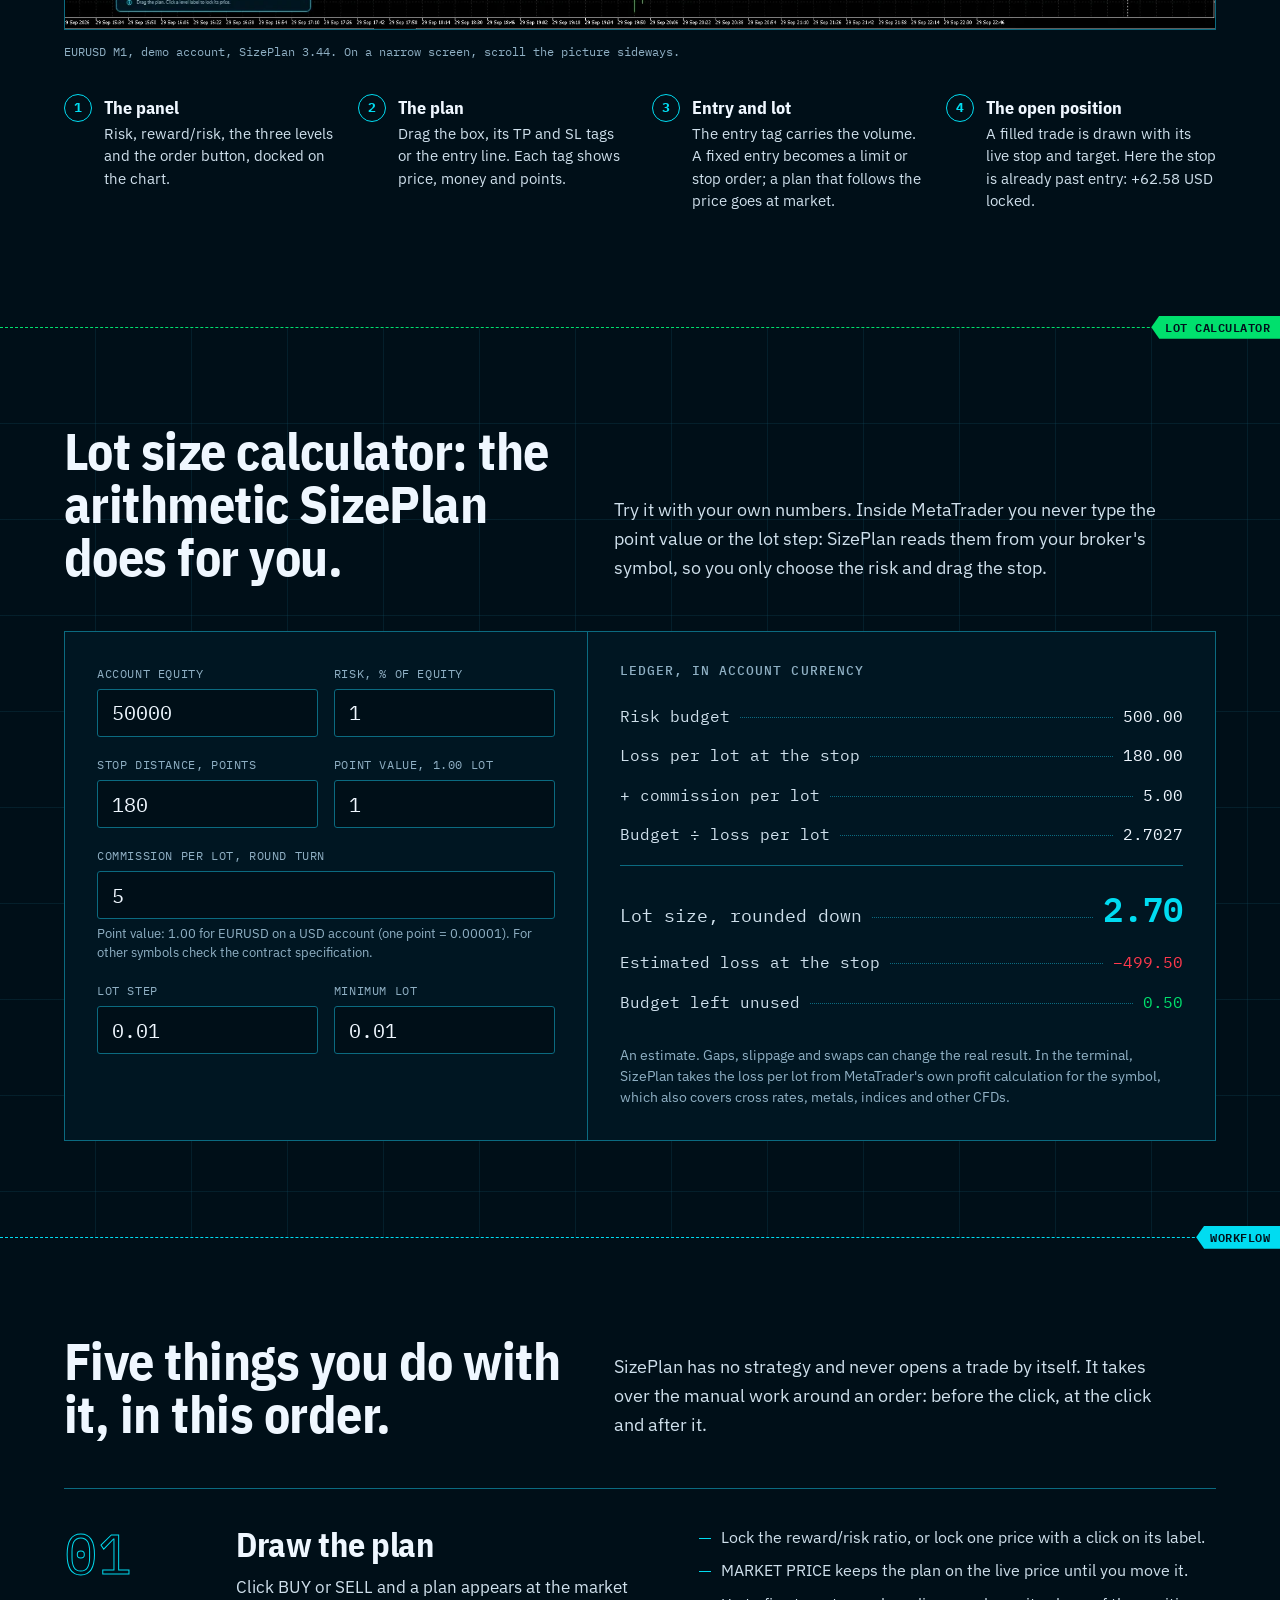
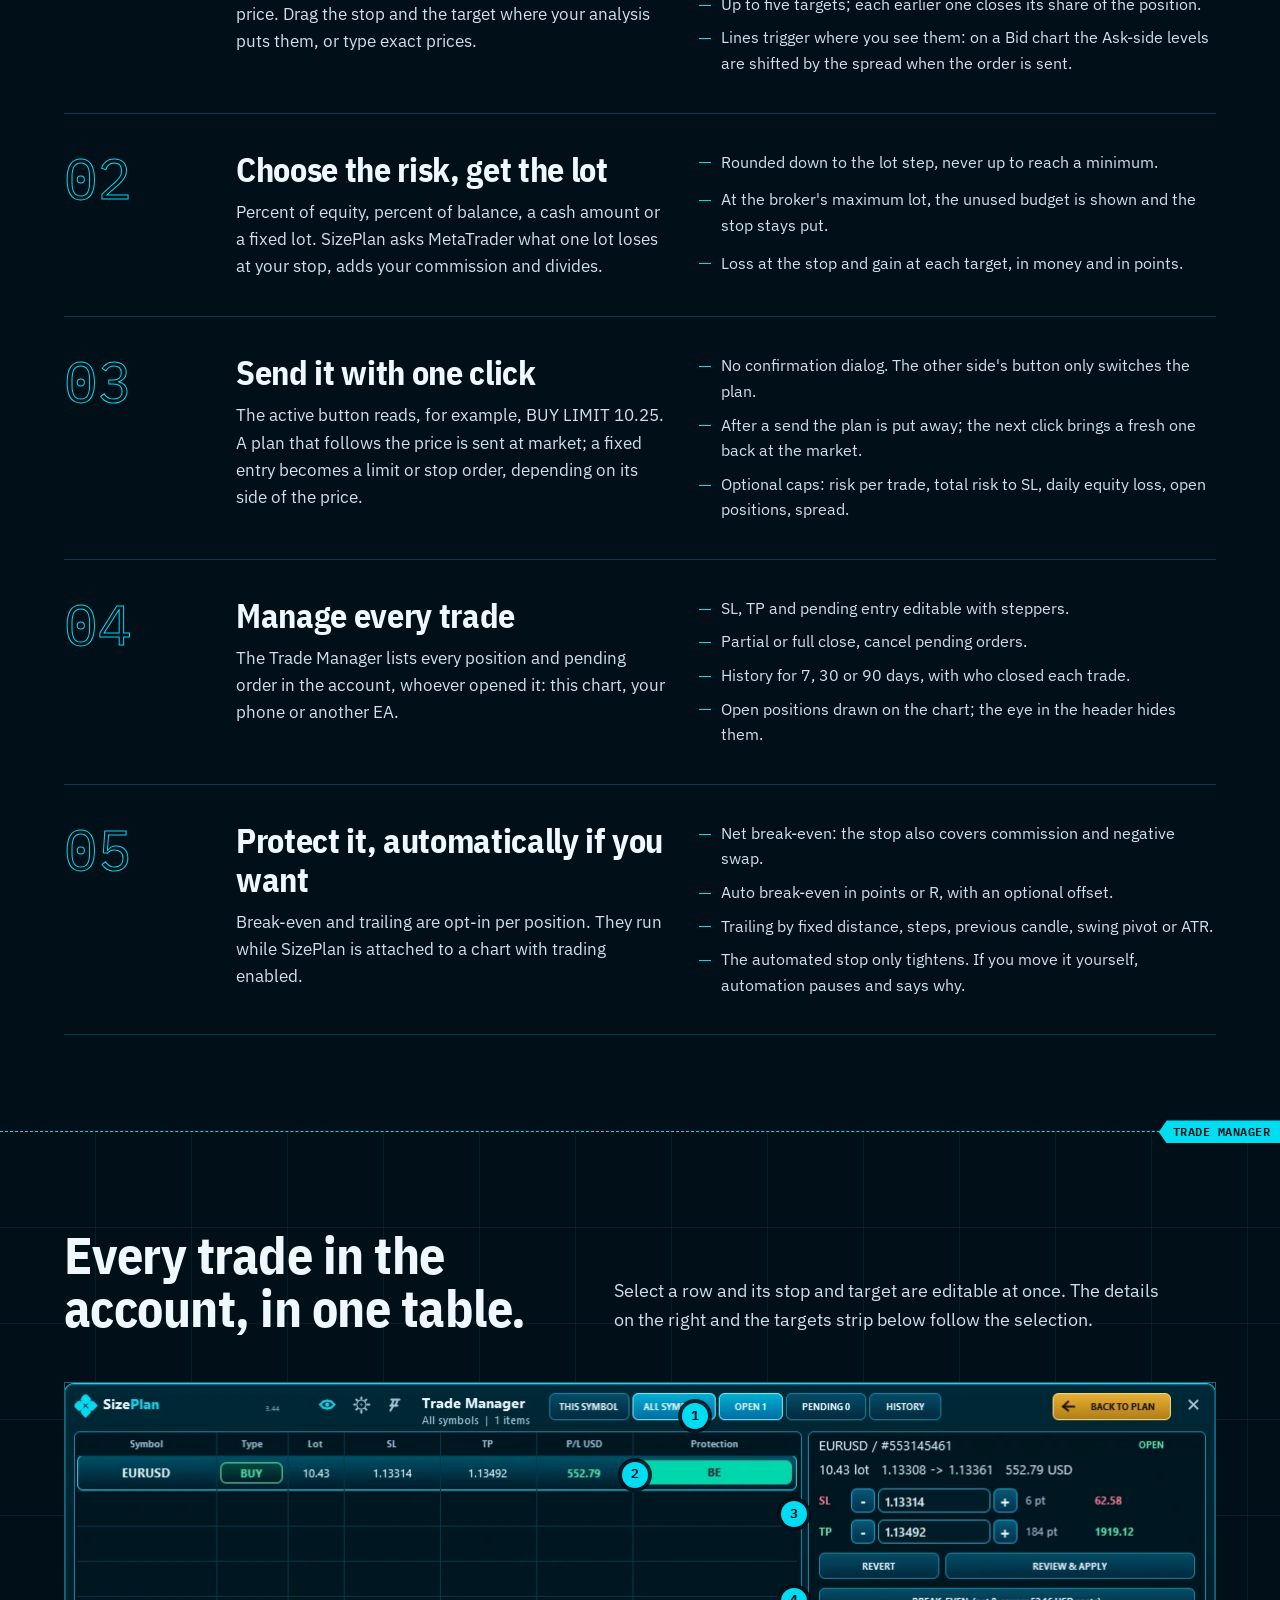
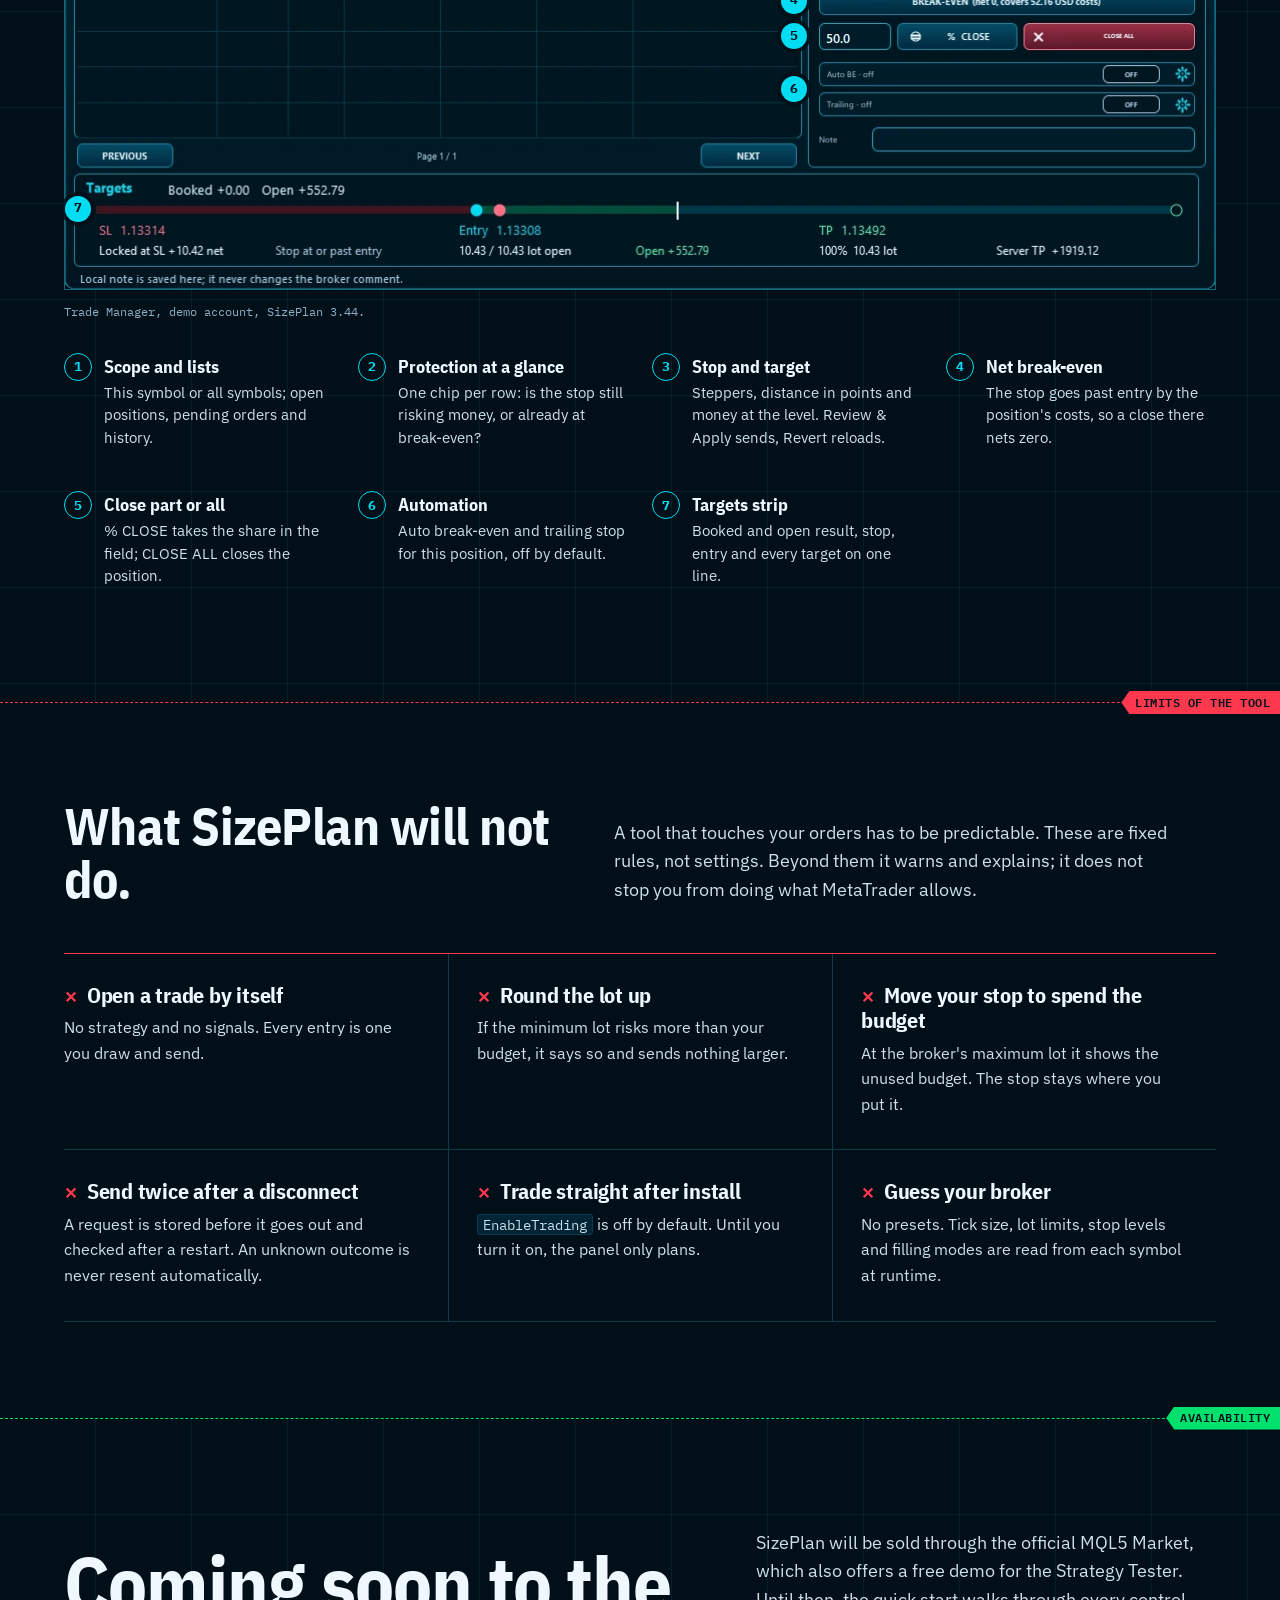
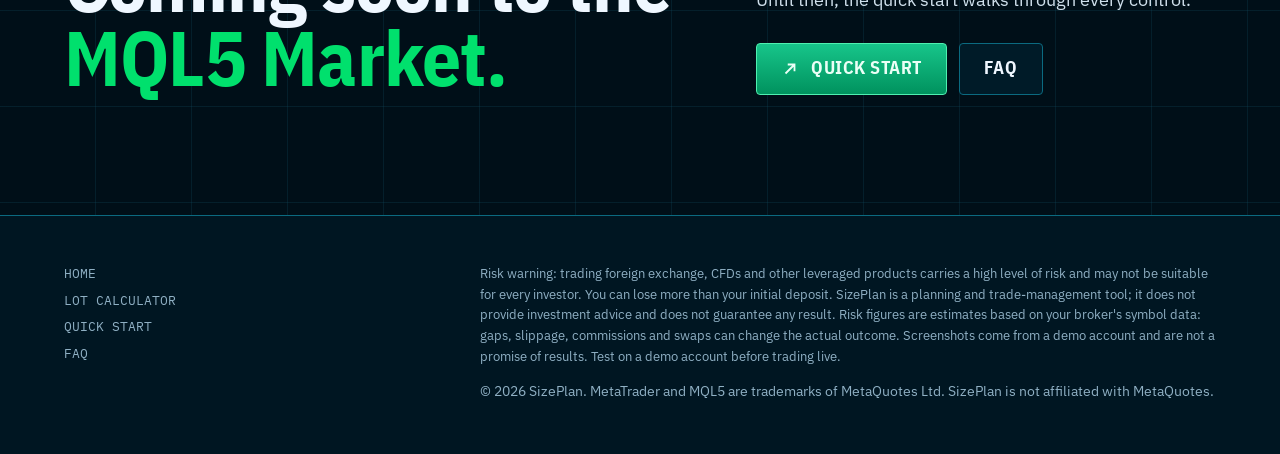
==== commit 05386dc8: "Redesign site as an annotated chart: real screenshots, lot calculator, new type Co-Authored-By: Clau" ====
--- a/index.html
+++ b/index.html
@@ -3,156 +3,338 @@
 <head>
   <meta charset="utf-8">
   <meta name="viewport" content="width=device-width, initial-scale=1">
-  <title>SizePlan MT5 - Visual trade planner and risk manager for MetaTrader 5</title>
-  <meta name="description" content="SizePlan MT5 lets you drag Entry, Stop Loss and Take Profit on the chart, sizes the position from your risk, and helps you manage it with break-even, trailing and partial closes.">
+  <title>SizePlan MT5 - Lot Size Calculator and Trade Manager for MetaTrader 5</title>
+  <meta name="description" content="Drag Entry, Stop Loss and Take Profit on the MT5 chart, get the lot size from your risk in money, send with one click and manage the trade with break-even, trailing stop and partial take profits.">
+  <link rel="canonical" href="https://sizeplan.com/">
+  <meta name="robots" content="index, follow, max-image-preview:large">
+  <meta name="theme-color" content="#001622">
+  <meta property="og:site_name" content="SizePlan">
+  <meta property="og:type" content="website">
+  <meta property="og:url" content="https://sizeplan.com/">
   <meta property="og:title" content="SizePlan MT5 - Plan the trade on the chart">
-  <meta property="og:description" content="Drag the plan, see the risk in money, send it with one click. A trade planner and manager for MetaTrader 5.">
-  <meta property="og:type" content="website">
-  <link rel="icon" href="assets/logo.svg" type="image/svg+xml">
-  <link rel="stylesheet" href="assets/style.css">
+  <meta property="og:description" content="Drag Entry, Stop Loss and Take Profit on the MT5 chart, get the lot size from your risk in money, send with one click and manage the trade with break-even, trailing stop and partial take profits.">
+  <meta property="og:image" content="https://sizeplan.com/assets/og-image.png">
+  <meta property="og:image:width" content="1200">
+  <meta property="og:image:height" content="630">
+  <meta property="og:image:alt" content="SizePlan MT5: a trade plan with entry, stop loss and take profit on a MetaTrader 5 chart">
+  <meta property="og:locale" content="en_US">
+  <meta name="twitter:card" content="summary_large_image">
+  <meta name="twitter:title" content="SizePlan MT5 - Plan the trade on the chart">
+  <meta name="twitter:description" content="Drag Entry, Stop Loss and Take Profit on the MT5 chart, get the lot size from your risk in money, send with one click and manage the trade with break-even, trailing stop and partial take profits.">
+  <meta name="twitter:image" content="https://sizeplan.com/assets/og-image.png">
+  <link rel="icon" href="/favicon.ico" sizes="48x48">
+  <link rel="icon" href="/assets/logo.svg" type="image/svg+xml">
+  <link rel="apple-touch-icon" href="/assets/apple-touch-icon.png">
+  <link rel="manifest" href="/site.webmanifest">
+  <link rel="preconnect" href="https://fonts.googleapis.com">
+  <link rel="preconnect" href="https://fonts.gstatic.com" crossorigin>
+  <link rel="stylesheet" href="https://fonts.googleapis.com/css2?family=IBM+Plex+Mono:wght@400;500;600;700&family=IBM+Plex+Sans+Condensed:wght@600;700&family=IBM+Plex+Sans:wght@400;500;600&display=swap">
+  <link rel="stylesheet" href="/assets/style.css">
+  <script type="application/ld+json">
+{
+  "@context": "https://schema.org",
+  "@graph": [
+    {
+      "@type": "Organization",
+      "@id": "https://sizeplan.com/#organization",
+      "name": "SizePlan",
+      "url": "https://sizeplan.com/",
+      "logo": "https://sizeplan.com/assets/icon-512.png"
+    },
+    {
+      "@type": "WebSite",
+      "@id": "https://sizeplan.com/#website",
+      "name": "SizePlan",
+      "alternateName": "SizePlan MT5",
+      "url": "https://sizeplan.com/",
+      "publisher": {
+        "@id": "https://sizeplan.com/#organization"
+      },
+      "inLanguage": "en"
+    },
+    {
+      "@type": "SoftwareApplication",
+      "@id": "https://sizeplan.com/#software",
+      "name": "SizePlan MT5",
+      "applicationCategory": "FinanceApplication",
+      "applicationSubCategory": "MetaTrader 5 Expert Advisor",
+      "operatingSystem": "Windows (MetaTrader 5)",
+      "url": "https://sizeplan.com/",
+      "image": "https://sizeplan.com/assets/og-image.png",
+      "publisher": {
+        "@id": "https://sizeplan.com/#organization"
+      },
+      "description": "Visual trade planner, position size (lot size) calculator and trade manager for MetaTrader 5. Drag Entry, Stop Loss and Take Profit on the chart, size the position from your risk, send it with one click and manage it with break-even, trailing stop and partial take profits.",
+      "featureList": [
+        "Lot size calculated from percent of equity, percent of balance, cash risk or fixed lot",
+        "Draggable Entry, Stop Loss and Take Profit on the chart",
+        "Up to five take-profit levels with partial closes",
+        "One-click market, limit and stop orders",
+        "Trade manager for every position and pending order in the account",
+        "Break-even and trailing stop (fixed, step, candle, swing, ATR)",
+        "Optional prop-firm style limits: risk per trade, daily loss, max positions, max spread",
+        "Open positions drawn on the chart with their live stop and target result",
+        "Net break-even that covers commission and negative swap",
+        "Trade history with who closed each trade"
+      ],
+      "screenshot": [
+        "https://sizeplan.com/assets/shot-panel.webp",
+        "https://sizeplan.com/assets/shot-chart.webp",
+        "https://sizeplan.com/assets/shot-manager.webp"
+      ],
+      "softwareVersion": "3.44"
+    }
+  ]
+}
+  </script>
 </head>
 <body>
   <header class="site-header">
     <div class="wrap">
-      <a class="brand" href="index.html"><img src="assets/logo.svg" alt="" width="28" height="28"><span class="brand-name">Size<em>Plan</em></span></a>
+      <a class="brand" href="/"><img src="/assets/logo.svg" alt="" width="28" height="28"><span>Size<em>Plan</em></span><small>MT5</small></a>
       <nav class="nav" aria-label="Main">
-        <a href="index.html#features">Features</a>
-        <a href="quick-start.html">Quick start</a>
-        <a href="faq.html">FAQ</a>
-        <a class="btn btn-small" href="#availability">MQL5 Market</a>
+        <a href="/#workflow">How it works</a>
+        <a href="/#calculator">Lot calculator</a>
+        <a href="/quick-start.html">Quick start</a>
+        <a href="/faq.html">FAQ</a>
+        <a class="nav-market" href="/#availability">MQL5 Market</a>
       </nav>
     </div>
   </header>
 
   <main>
-    <section class="hero">
-      <div class="wrap">
+    <section class="hero paper">
+      <div class="wrap">
+        <div class="hero-body">
+          <div>
+            <p class="eyebrow">Expert Advisor <span>/</span> MetaTrader 5</p>
+            <h1>Your stop decides the <span class="hl">lot&nbsp;size.</span></h1>
+            <p class="lead">Drag Entry, Stop Loss and Take Profit on the chart. SizePlan turns the risk you choose into the exact volume, shows the loss and the gain in money, and sends the order with one click.</p>
+            <div class="actions">
+              <a class="btn btn-buy" href="/quick-start.html"><svg viewBox="0 0 24 24" fill="none" stroke="currentColor" stroke-width="2.4" aria-hidden="true"><path d="M6 18 18 6M9 6h9v9"/></svg>Quick start</a>
+              <a class="btn" href="#calculator">Try the lot calculator</a>
+            </div>
+            <ul class="specs">
+              <li>Platform <b>MetaTrader 5 for Windows</b></li>
+              <li>Brokers <b>Any; read from the symbol</b></li>
+              <li>Accounts <b>Hedging and netting</b></li>
+              <li>Trading after install <b>Off until you enable it</b></li>
+              <li>Where to get it <b>MQL5 Market, coming soon</b></li>
+            </ul>
+          </div>
+          <figure class="shot">
+            <img src="/assets/shot-panel.webp" width="383" height="680" fetchpriority="high" alt="SizePlan planning panel on EURUSD: BUY LIMIT 10.25 button, risk 1% of equity, reward to risk 1.99, entry 1.13309, stop loss 1.13214 at minus 994.25 USD and take profit 1.13498 at plus 1916.75 USD">
+            <span class="pin" style="left:50%;top:15%">1</span>
+            <span class="pin" style="left:2%;top:29%">2</span>
+            <span class="pin" style="left:98%;top:63.7%">3</span>
+            <span class="pin" style="left:98%;top:70%">4</span>
+            <span class="pin" style="left:2%;top:85.3%">5</span>
+          </figure>
+          <ol class="legend">
+            <li><b>What one click sends</b>The button names the order type and the volume: here a buy limit of 10.25 lots.</li>
+            <li><b>Your risk basis</b>Percent of equity, percent of balance, a cash amount or a fixed lot.</li>
+            <li><b>Lot from risk</b>1% of equity and a 95-point stop give 10.25 lots, rounded down to the lot step.</li>
+            <li><b>Money at every level</b>&minus;994.25 USD at the stop and +1916.75 USD at the target, before anything is sent.</li>
+            <li><b>Protection</b>Break-even and trailing stop, off until you switch them on.</li>
+          </ol>
+        </div>
+      </div>
+    </section>
+
+    <div class="level"><span class="tag">On the chart</span></div>
+
+    <section id="chart" class="wide-shot">
+      <div class="wrap">
+        <div class="section-head">
+          <h2>The plan lives on the chart you already use.</h2>
+          <p>No separate window and no lot table. The plan box, the open position and the panel sit on the MetaTrader chart, and every tag shows price, money and distance.</p>
+        </div>
+        <div class="scroller">
+          <figure class="shot">
+            <img src="/assets/shot-chart.webp" width="1994" height="633" loading="lazy" alt="EURUSD M1 chart with the SizePlan panel on the left, a buy plan with take profit plus 1947.68 USD and stop loss minus 994.56 USD, and an open 10.43 lot position drawn with its take profit and a stop already in profit">
+            <span class="pin" style="left:21.6%;top:40%">1</span>
+            <span class="pin" style="left:55.6%;top:12%">2</span>
+            <span class="pin" style="left:55.6%;top:54%">3</span>
+            <span class="pin" style="left:65%;top:22%">4</span>
+          </figure>
+        </div>
+        <p class="caption">EURUSD M1, demo account, SizePlan 3.44. On a narrow screen, scroll the picture sideways.</p>
+        <ol class="legend band-legend">
+          <li><b>The panel</b>Risk, reward/risk, the three levels and the order button, docked on the chart.</li>
+          <li><b>The plan</b>Drag the box, its TP and SL tags or the entry line. Each tag shows price, money and points.</li>
+          <li><b>Entry and lot</b>The entry tag carries the volume. A fixed entry becomes a limit or stop order; a plan that follows the price goes at market.</li>
+          <li><b>The open position</b>A filled trade is drawn with its live stop and target. Here the stop is already past entry: +62.58 USD locked.</li>
+        </ol>
+      </div>
+    </section>
+
+    <div class="level green"><span class="tag">Lot calculator</span></div>
+
+    <section id="calculator" class="paper">
+      <div class="wrap">
+        <div class="section-head">
+          <h2>Lot size calculator: the arithmetic SizePlan does for you.</h2>
+          <p>Try it with your own numbers. Inside MetaTrader you never type the point value or the lot step: SizePlan reads them from your broker's symbol, so you only choose the risk and drag the stop.</p>
+        </div>
+        <div class="ledger-grid">
+          <form class="ledger-in" id="calc" autocomplete="off" onsubmit="return false">
+            <div class="field-row">
+              <div class="field"><label for="c-eq">Account equity</label><input id="c-eq" type="number" inputmode="decimal" min="0" step="any" value="50000"></div>
+              <div class="field"><label for="c-risk">Risk, % of equity</label><input id="c-risk" type="number" inputmode="decimal" min="0" step="any" value="1"></div>
+            </div>
+            <div class="field-row">
+              <div class="field"><label for="c-stop">Stop distance, points</label><input id="c-stop" type="number" inputmode="decimal" min="0" step="any" value="180"></div>
+              <div class="field"><label for="c-pv">Point value, 1.00 lot</label><input id="c-pv" type="number" inputmode="decimal" min="0" step="any" value="1"></div>
+            </div>
+            <div class="field">
+              <label for="c-com">Commission per lot, round turn</label><input id="c-com" type="number" inputmode="decimal" min="0" step="any" value="5">
+              <small>Point value: 1.00 for EURUSD on a USD account (one point = 0.00001). For other symbols check the contract specification.</small>
+            </div>
+            <div class="field-row">
+              <div class="field"><label for="c-step">Lot step</label><input id="c-step" type="number" inputmode="decimal" min="0" step="any" value="0.01"></div>
+              <div class="field"><label for="c-min">Minimum lot</label><input id="c-min" type="number" inputmode="decimal" min="0" step="any" value="0.01"></div>
+            </div>
+          </form>
+          <div class="ledger-out" aria-live="polite">
+            <h3>Ledger, in account currency</h3>
+            <div class="line"><span>Risk budget</span><span class="dots"></span><span class="v" id="o-budget">500.00</span></div>
+            <div class="line"><span>Loss per lot at the stop</span><span class="dots"></span><span class="v" id="o-move">180.00</span></div>
+            <div class="line"><span>+ commission per lot</span><span class="dots"></span><span class="v" id="o-com">5.00</span></div>
+            <div class="line"><span>Budget &divide; loss per lot</span><span class="dots"></span><span class="v" id="o-raw">2.7027</span></div>
+            <div class="line total"><span>Lot size, rounded down</span><span class="dots"></span><span class="v" id="o-lot">2.70</span></div>
+            <div class="line loss"><span>Estimated loss at the stop</span><span class="dots"></span><span class="v" id="o-loss">&minus;499.50</span></div>
+            <div class="line ok"><span>Budget left unused</span><span class="dots"></span><span class="v" id="o-left">0.50</span></div>
+            <p class="ledger-warn" id="o-warn"></p>
+            <p class="ledger-note">An estimate. Gaps, slippage and swaps can change the real result. In the terminal, SizePlan takes the loss per lot from MetaTrader's own profit calculation for the symbol, which also covers cross rates, metals, indices and other CFDs.</p>
+          </div>
+        </div>
+      </div>
+    </section>
+
+    <div class="level"><span class="tag">Workflow</span></div>
+
+    <section id="workflow">
+      <div class="wrap">
+        <div class="section-head">
+          <h2>Five things you do with it, in this order.</h2>
+          <p>SizePlan has no strategy and never opens a trade by itself. It takes over the manual work around an order: before the click, at the click and after it.</p>
+        </div>
+        <div class="index">
+          <div class="index-row">
+            <div class="no">01</div>
+            <div><h3>Draw the plan</h3><p>Click BUY or SELL and a plan appears at the market price. Drag the stop and the target where your analysis puts them, or type exact prices.</p></div>
+            <ul>
+              <li>Lock the reward/risk ratio, or lock one price with a click on its label.</li>
+              <li>MARKET PRICE keeps the plan on the live price until you move it.</li>
+              <li>Up to five targets; each earlier one closes its share of the position.</li>
+              <li>Lines trigger where you see them: on a Bid chart the Ask-side levels are shifted by the spread when the order is sent.</li>
+            </ul>
+          </div>
+          <div class="index-row">
+            <div class="no">02</div>
+            <div><h3>Choose the risk, get the lot</h3><p>Percent of equity, percent of balance, a cash amount or a fixed lot. SizePlan asks MetaTrader what one lot loses at your stop, adds your commission and divides.</p></div>
+            <ul>
+              <li>Rounded down to the lot step, never up to reach a minimum.</li>
+              <li>At the broker's maximum lot, the unused budget is shown and the stop stays put.</li>
+              <li>Loss at the stop and gain at each target, in money and in points.</li>
+            </ul>
+          </div>
+          <div class="index-row">
+            <div class="no">03</div>
+            <div><h3>Send it with one click</h3><p>The active button reads, for example, BUY LIMIT 10.25. A plan that follows the price is sent at market; a fixed entry becomes a limit or stop order, depending on its side of the price.</p></div>
+            <ul>
+              <li>No confirmation dialog. The other side's button only switches the plan.</li>
+              <li>After a send the plan is put away; the next click brings a fresh one back at the market.</li>
+              <li>Optional caps: risk per trade, total risk to SL, daily equity loss, open positions, spread.</li>
+            </ul>
+          </div>
+          <div class="index-row">
+            <div class="no">04</div>
+            <div><h3>Manage every trade</h3><p>The Trade Manager lists every position and pending order in the account, whoever opened it: this chart, your phone or another EA.</p></div>
+            <ul>
+              <li>SL, TP and pending entry editable with steppers.</li>
+              <li>Partial or full close, cancel pending orders.</li>
+              <li>History for 7, 30 or 90 days, with who closed each trade.</li>
+              <li>Open positions drawn on the chart; the eye in the header hides them.</li>
+            </ul>
+          </div>
+          <div class="index-row">
+            <div class="no">05</div>
+            <div><h3>Protect it, automatically if you want</h3><p>Break-even and trailing are opt-in per position. They run while SizePlan is attached to a chart with trading enabled.</p></div>
+            <ul>
+              <li>Net break-even: the stop also covers commission and negative swap.</li>
+              <li>Auto break-even in points or R, with an optional offset.</li>
+              <li>Trailing by fixed distance, steps, previous candle, swing pivot or ATR.</li>
+              <li>The automated stop only tightens. If you move it yourself, automation pauses and says why.</li>
+            </ul>
+          </div>
+        </div>
+      </div>
+    </section>
+
+    <div class="level"><span class="tag">Trade manager</span></div>
+
+    <section id="manager" class="paper wide-shot">
+      <div class="wrap">
+        <div class="section-head">
+          <h2>Every trade in the account, in one table.</h2>
+          <p>Select a row and its stop and target are editable at once. The details on the right and the targets strip below follow the selection.</p>
+        </div>
+        <div class="scroller">
+          <figure class="shot">
+            <img src="/assets/shot-manager.webp" width="1147" height="504" loading="lazy" alt="SizePlan Trade Manager: a EURUSD buy of 10.43 lots with break-even protection, SL and TP steppers, a net break-even button covering 52.16 USD of costs, partial close and the targets strip">
+            <span class="pin" style="left:54.8%;top:6.6%">1</span>
+            <span class="pin" style="left:49.6%;top:18.2%">2</span>
+            <span class="pin" style="left:63.4%;top:26%">3</span>
+            <span class="pin" style="left:63.4%;top:43%">4</span>
+            <span class="pin" style="left:63.4%;top:50%">5</span>
+            <span class="pin" style="left:63.4%;top:60.5%">6</span>
+            <span class="pin" style="left:1.2%;top:84%">7</span>
+          </figure>
+        </div>
+        <p class="caption">Trade Manager, demo account, SizePlan 3.44.</p>
+        <ol class="legend band-legend">
+          <li><b>Scope and lists</b>This symbol or all symbols; open positions, pending orders and history.</li>
+          <li><b>Protection at a glance</b>One chip per row: is the stop still risking money, or already at break-even?</li>
+          <li><b>Stop and target</b>Steppers, distance in points and money at the level. Review &amp; Apply sends, Revert reloads.</li>
+          <li><b>Net break-even</b>The stop goes past entry by the position's costs, so a close there nets zero.</li>
+          <li><b>Close part or all</b>% CLOSE takes the share in the field; CLOSE ALL closes the position.</li>
+          <li><b>Automation</b>Auto break-even and trailing stop for this position, off by default.</li>
+          <li><b>Targets strip</b>Booked and open result, stop, entry and every target on one line.</li>
+        </ol>
+      </div>
+    </section>
+
+    <div class="level red"><span class="tag">Limits of the tool</span></div>
+
+    <section id="limits">
+      <div class="wrap">
+        <div class="section-head">
+          <h2>What SizePlan will not do.</h2>
+          <p>A tool that touches your orders has to be predictable. These are fixed rules, not settings. Beyond them it warns and explains; it does not stop you from doing what MetaTrader allows.</p>
+        </div>
+        <div class="wont">
+          <div><h3>Open a trade by itself</h3><p>No strategy and no signals. Every entry is one you draw and send.</p></div>
+          <div><h3>Round the lot up</h3><p>If the minimum lot risks more than your budget, it says so and sends nothing larger.</p></div>
+          <div><h3>Move your stop to spend the budget</h3><p>At the broker's maximum lot it shows the unused budget. The stop stays where you put it.</p></div>
+          <div><h3>Send twice after a disconnect</h3><p>A request is stored before it goes out and checked after a restart. An unknown outcome is never resent automatically.</p></div>
+          <div><h3>Trade straight after install</h3><p><code>EnableTrading</code> is off by default. Until you turn it on, the panel only plans.</p></div>
+          <div><h3>Guess your broker</h3><p>No presets. Tick size, lot limits, stop levels and filling modes are read from each symbol at runtime.</p></div>
+        </div>
+      </div>
+    </section>
+
+    <div class="level green"><span class="tag">Availability</span></div>
+
+    <section class="closing paper" id="availability">
+      <div class="wrap">
+        <h2>Coming soon to the <span class="hl">MQL5 Market.</span></h2>
         <div>
-          <span class="badge">For MetaTrader 5</span>
-          <h1>Plan the trade on the chart.<br><em>Know the risk before you send it.</em></h1>
-          <p class="lead">SizePlan draws your Entry, Stop Loss and Take Profit as one draggable plan, sizes the position from the risk you choose, and shows the result in money. The BUY or SELL button shows exactly what will be sent; one click sends it, and you manage the trade from one panel.</p>
+          <p>SizePlan will be sold through the official MQL5 Market, which also offers a free demo for the Strategy Tester. Until then, the quick start walks through every control.</p>
           <div class="actions">
-            <a class="btn btn-primary" href="quick-start.html">Quick start</a>
-            <a class="btn" href="#features">See features</a>
-          </div>
-          <p class="note">Coming soon to the MQL5 Market. Try it on a demo account first.</p>
-        </div>
-
-        <figure class="hero-figure">
-          <svg viewBox="0 0 560 360" xmlns="http://www.w3.org/2000/svg" role="img" aria-labelledby="plan-title">
-            <title id="plan-title">A SizePlan plan on a chart: take profit zone above, stop loss zone below the entry line</title>
-            <rect width="560" height="360" fill="#000f18"/>
-            <g stroke="#0b2b38" stroke-width="1">
-              <line x1="0" y1="60" x2="560" y2="60"/><line x1="0" y1="130" x2="560" y2="130"/>
-              <line x1="0" y1="200" x2="560" y2="200"/><line x1="0" y1="270" x2="560" y2="270"/>
-            </g>
-            <g stroke-width="2">
-              <line x1="30" y1="250" x2="30" y2="300" stroke="#ff394d"/><rect x="24" y="262" width="12" height="28" fill="#ff394d"/>
-              <line x1="52" y1="240" x2="52" y2="290" stroke="#00e06d"/><rect x="46" y="250" width="12" height="30" fill="#00e06d"/>
-              <line x1="74" y1="222" x2="74" y2="268" stroke="#00e06d"/><rect x="68" y="232" width="12" height="26" fill="#00e06d"/>
-              <line x1="96" y1="226" x2="96" y2="262" stroke="#ff394d"/><rect x="90" y="236" width="12" height="18" fill="#ff394d"/>
-              <line x1="118" y1="206" x2="118" y2="256" stroke="#00e06d"/><rect x="112" y="214" width="12" height="32" fill="#00e06d"/>
-              <line x1="140" y1="196" x2="140" y2="236" stroke="#00e06d"/><rect x="134" y="204" width="12" height="22" fill="#00e06d"/>
-              <line x1="162" y1="200" x2="162" y2="238" stroke="#ff394d"/><rect x="156" y="208" width="12" height="20" fill="#ff394d"/>
-              <line x1="184" y1="186" x2="184" y2="226" stroke="#00e06d"/><rect x="178" y="194" width="12" height="26" fill="#00e06d"/>
-            </g>
-            <rect x="230" y="70" width="300" height="130" fill="#00be75" opacity="0.22"/>
-            <rect x="230" y="200" width="300" height="70" fill="#e7395a" opacity="0.22"/>
-            <line x1="230" y1="70" x2="530" y2="70" stroke="#00e06d" stroke-width="1.5"/>
-            <line x1="230" y1="200" x2="530" y2="200" stroke="#00dcf1" stroke-width="2"/>
-            <line x1="230" y1="270" x2="530" y2="270" stroke="#ff394d" stroke-width="1.5"/>
-            <g font-family="Segoe UI, Arial, sans-serif" font-size="13" font-weight="700" fill="#e7f5fa">
-              <rect x="220" y="44" width="280" height="26" rx="7" fill="#00311f" stroke="#00e06d"/>
-              <text x="234" y="62">TP  1.10420  |  +200.00 USD  |  400 pt</text>
-              <rect x="220" y="187" width="280" height="26" rx="7" fill="#003142" stroke="#00dcf1"/>
-              <text x="234" y="205">ENTRY  |  0.50 lot  |  1.10020</text>
-              <rect x="220" y="270" width="280" height="26" rx="7" fill="#41141f" stroke="#ff394d"/>
-              <text x="234" y="288">SL  1.09820  |  -100.00 USD  |  200 pt</text>
-            </g>
-            <g font-family="Segoe UI, Arial, sans-serif" font-size="12" fill="#a4c2d6">
-              <text x="238" y="330">Risk 1% of equity  -  R:R 2.00  -  volume floored to the lot step</text>
-            </g>
-          </svg>
-          <figcaption>Illustration of a plan on the chart. Values are an example on a 10,000 USD account.</figcaption>
-        </figure>
-      </div>
-    </section>
-
-    <section id="features">
-      <div class="wrap">
-        <h2>Everything a manual trader needs around the order</h2>
-        <p class="section-lead">SizePlan does not predict the market and does not trade on its own. It removes the arithmetic and the guesswork between your idea and the order, and keeps the trade under control afterwards.</p>
-        <div class="grid grid-3">
-          <article class="card">
-            <div class="icon"><svg viewBox="0 0 24 24" fill="none" stroke="currentColor" stroke-width="2"><path d="M12 2 20 6v6c0 5-3.5 8.5-8 10-4.5-1.5-8-5-8-10V6z"/></svg></div>
-            <h3>Position size from your risk</h3>
-            <p>Choose percent of equity, percent of balance, a cash amount or a fixed lot. The lot is calculated from the stop distance with MetaTrader's own profit calculation, and floored to the symbol's lot step so the risk never exceeds your budget.</p>
-          </article>
-          <article class="card">
-            <div class="icon"><svg viewBox="0 0 24 24" fill="none" stroke="currentColor" stroke-width="2"><path d="M4 7h16M4 12h16M4 17h16"/></svg></div>
-            <h3>A plan you can drag</h3>
-            <p>Entry, Stop Loss and Take Profit move together or one by one. Lock the risk/reward ratio or a price, let the plan follow the market price, or type exact values in the panel.</p>
-          </article>
-          <article class="card">
-            <div class="icon"><svg viewBox="0 0 24 24" fill="none" stroke="currentColor" stroke-width="2"><circle cx="12" cy="12" r="9"/><circle cx="12" cy="12" r="4"/></svg></div>
-            <h3>Up to five targets</h3>
-            <p>Split the exit across up to five take-profit levels, each with its own share of the position. The last target is the order's server-side TP.</p>
-          </article>
-          <article class="card">
-            <div class="icon"><svg viewBox="0 0 24 24" fill="none" stroke="currentColor" stroke-width="2"><path d="M5 12l4 4L19 6"/></svg></div>
-            <h3>One click, no surprises</h3>
-            <p>The BUY or SELL button shows the order type (market, limit or stop) and the volume before you click it, and one click sends it. Trading is off until you enable it in the inputs, so a fresh install only plans.</p>
-          </article>
-          <article class="card">
-            <div class="icon"><svg viewBox="0 0 24 24" fill="none" stroke="currentColor" stroke-width="2"><rect x="3" y="4" width="18" height="16" rx="2"/><path d="M3 9h18M9 9v11"/></svg></div>
-            <h3>One trade manager for the account</h3>
-            <p>See every open position and pending order in the account, including trades opened on your phone or by hand. Adjust SL, TP and entry, move to break-even, close part or all, cancel orders.</p>
-          </article>
-          <article class="card">
-            <div class="icon"><svg viewBox="0 0 24 24" fill="none" stroke="currentColor" stroke-width="2"><path d="M3 17l6-6 4 4 8-8"/><path d="M14 7h7v7"/></svg></div>
-            <h3>Break-even and trailing stop</h3>
-            <p>Opt-in automation per position: break-even or break-even plus an offset, and trailing by fixed distance, steps, previous candle, confirmed swing or ATR. The automated stop only ever moves in your favour.</p>
-          </article>
-        </div>
-      </div>
-    </section>
-
-    <section class="alt">
-      <div class="wrap">
-        <h2>From idea to managed trade in three steps</h2>
-        <p class="section-lead">No pop-ups to dismiss and no lot tables to consult. The panel always shows the lot, the risk and the reward in your account currency.</p>
-        <div class="steps">
-          <div class="card"><h3>Draw the plan</h3><p>Click BUY or SELL. A plan appears at the market price; drag the stop and target where your analysis says they belong.</p></div>
-          <div class="card"><h3>Check the numbers</h3><p>Pick your risk basis. SizePlan sizes the position and shows the loss at SL and the gain at TP in money and points.</p></div>
-          <div class="card"><h3>Send and manage</h3><p>Click BUY or SELL once to send the order. Then manage it from the Trade Manager, by hand or with break-even and trailing.</p></div>
-        </div>
-      </div>
-    </section>
-
-    <section>
-      <div class="wrap grid grid-2">
-        <div>
-          <h2>Built to be predictable</h2>
-          <p class="section-lead">A trading tool has to behave the same way on every broker, every symbol and every restart. That is where most of SizePlan's engineering goes.</p>
-        </div>
-        <ul class="checklist">
-          <li><strong>Works with any broker.</strong> Lot limits, tick size, stop levels and filling modes are read from each symbol at runtime. There are no broker-specific presets.</li>
-          <li><strong>Honest risk figures.</strong> The volume is never rounded up to reach a minimum. When the broker's maximum lot caps the size, the panel shows the unused budget instead of silently moving your stop.</li>
-          <li><strong>Safe after a restart.</strong> A request that was in flight is stored and reconciled with the terminal after a restart or disconnect. It is never resent automatically.</li>
-          <li><strong>Your limits, if you want them.</strong> Optional caps for risk per trade, total risk to SL, daily equity loss, open positions and spread.</li>
-          <li><strong>Your settings travel.</strong> Save named setups and switch between them in one click. Choosing a setup never sends an order.</li>
-          <li><strong>You stay in charge.</strong> SizePlan warns and explains; it does not stop you from doing what MetaTrader allows.</li>
-        </ul>
-      </div>
-    </section>
-
-    <section class="alt cta-band" id="availability">
-      <div class="wrap">
-        <h2>Coming soon to the MQL5 Market</h2>
-        <p class="section-lead" style="margin: 0 auto;">SizePlan will be sold and licensed through the official MQL5 Market, where you can also download a free demo for the Strategy Tester. Until then, read how it works.</p>
-        <div class="actions">
-          <a class="btn btn-primary" href="quick-start.html">Read the quick start</a>
-          <a class="btn" href="faq.html">Frequently asked questions</a>
+            <a class="btn btn-buy" href="/quick-start.html"><svg viewBox="0 0 24 24" fill="none" stroke="currentColor" stroke-width="2.4" aria-hidden="true"><path d="M6 18 18 6M9 6h9v9"/></svg>Quick start</a>
+            <a class="btn" href="/faq.html">FAQ</a>
+          </div>
         </div>
       </div>
     </section>
@@ -161,13 +343,52 @@
   <footer class="site-footer">
     <div class="wrap">
       <nav aria-label="Footer">
-        <a href="index.html">Home</a>
-        <a href="quick-start.html">Quick start</a>
-        <a href="faq.html">FAQ</a>
+        <a href="/">Home</a>
+        <a href="/#calculator">Lot calculator</a>
+        <a href="/quick-start.html">Quick start</a>
+        <a href="/faq.html">FAQ</a>
       </nav>
-      <p class="risk">Risk warning: trading foreign exchange, CFDs and other leveraged products carries a high level of risk and may not be suitable for every investor. You can lose more than your initial deposit. SizePlan is a planning and trade-management tool; it does not provide investment advice and does not guarantee any result. Risk figures are estimates based on your broker's symbol data: gaps, slippage, commissions and swaps can change the actual outcome. Test on a demo account before trading live.</p>
-      <p>&copy; 2026 SizePlan. MetaTrader and MQL5 are trademarks of MetaQuotes Ltd. SizePlan is not affiliated with MetaQuotes.</p>
+      <div>
+        <p class="risk">Risk warning: trading foreign exchange, CFDs and other leveraged products carries a high level of risk and may not be suitable for every investor. You can lose more than your initial deposit. SizePlan is a planning and trade-management tool; it does not provide investment advice and does not guarantee any result. Risk figures are estimates based on your broker's symbol data: gaps, slippage, commissions and swaps can change the actual outcome. Screenshots come from a demo account and are not a promise of results. Test on a demo account before trading live.</p>
+        <p>&copy; 2026 SizePlan. MetaTrader and MQL5 are trademarks of MetaQuotes Ltd. SizePlan is not affiliated with MetaQuotes.</p>
+      </div>
     </div>
   </footer>
+
+  <script>
+    (function () {
+      var ids = ["eq", "risk", "stop", "pv", "com", "step", "min"];
+      function num(id) { var v = parseFloat(document.getElementById("c-" + id).value); return isFinite(v) && v >= 0 ? v : 0; }
+      function out(id, text) { document.getElementById("o-" + id).textContent = text; }
+      function money(v) { return v.toLocaleString("en-US", { minimumFractionDigits: 2, maximumFractionDigits: 2 }); }
+      function update() {
+        var budget = num("eq") * num("risk") / 100;
+        var move = num("stop") * num("pv");
+        var perLot = move + num("com");
+        var step = num("step") || 0.01;
+        var minLot = num("min");
+        var decimals = Math.max(0, Math.min(8, Math.ceil(-Math.log10(step) - 1e-9)));
+        var raw = perLot > 0 ? budget / perLot : 0;
+        var lot = Math.floor(raw / step + 1e-9) * step;
+        var warn = document.getElementById("o-warn");
+        warn.className = "ledger-warn";
+        if (perLot > 0 && lot < minLot) {
+          warn.textContent = "The minimum lot of " + minLot.toFixed(decimals) + " would risk " + money(minLot * perLot) +
+            ", more than the budget. SizePlan does not round the lot up: widen the budget or bring the stop closer.";
+          warn.className = "ledger-warn on";
+          lot = 0;
+        }
+        out("budget", money(budget));
+        out("move", money(move));
+        out("com", money(num("com")));
+        out("raw", raw.toFixed(4));
+        out("lot", lot.toFixed(decimals));
+        out("loss", "−" + money(lot * perLot));
+        out("left", money(Math.max(0, budget - lot * perLot)));
+      }
+      ids.forEach(function (id) { document.getElementById("c-" + id).addEventListener("input", update); });
+      update();
+    })();
+  </script>
 </body>
 </html>
--- a/assets/style.css
+++ b/assets/style.css
@@ -1,251 +1,401 @@
-/* SizePlan site. Palette matches the EA panel (TC_PanelTheme.mqh). */
+/* SizePlan site. Palette matches the EA panel (TC_PanelTheme.mqh); the page is
+   laid out like an annotated chart: grid paper, level lines with price tags,
+   numbered pins on real screenshots, figures in a monospaced ledger. */
 :root {
-  --bg: #001622;
-  --bg-deep: #000f18;
+  --bg: #000f18;
+  --bg-2: #001622;
   --panel: #001b28;
   --panel-2: #002636;
-  --edge: #0b4a5c;
-  --edge-strong: #008ba8;
+  --edge: #0b3a4a;
+  --edge-strong: #0b6a80;
+  --grid: rgba(20, 88, 110, 0.22);
   --text: #eff7ff;
-  --muted: #a4c2d6;
+  --soft: #cfe0ec;
+  --muted: #8fb0c4;
   --cyan: #00dcf1;
   --teal: #00d6aa;
   --red: #ff394d;
   --green: #00e06d;
-  --radius: 12px;
-  --max: 1120px;
-  --font: "Segoe UI", system-ui, -apple-system, Roboto, "Helvetica Neue", Arial, sans-serif;
-  --mono: "Cascadia Mono", Consolas, "SFMono-Regular", Menlo, monospace;
+  --amber: #ffb872;
+  --max: 1200px;
+  --sans: "IBM Plex Sans", "Segoe UI", system-ui, sans-serif;
+  --cond: "IBM Plex Sans Condensed", "Arial Narrow", "Segoe UI", sans-serif;
+  --mono: "IBM Plex Mono", "Cascadia Mono", Consolas, monospace;
 }
 
 * { box-sizing: border-box; }
-
 html { scroll-behavior: smooth; }
-
 body {
   margin: 0;
   background: var(--bg);
   color: var(--text);
-  font-family: var(--font);
+  font-family: var(--sans);
   font-size: 17px;
   line-height: 1.6;
   -webkit-font-smoothing: antialiased;
-}
-
+  overflow-x: hidden;
+}
 a { color: var(--cyan); text-decoration: none; }
-a:hover { text-decoration: underline; }
-
+a:hover { text-decoration: underline; text-underline-offset: 3px; }
 img, svg { max-width: 100%; height: auto; display: block; }
+::selection { background: var(--cyan); color: var(--bg); }
 
 code, kbd {
   font-family: var(--mono);
-  font-size: 0.9em;
+  font-size: 0.86em;
   background: var(--panel-2);
   border: 1px solid var(--edge);
-  border-radius: 6px;
-  padding: 0.05em 0.4em;
-}
-
-.wrap { width: 100%; max-width: var(--max); margin: 0 auto; padding: 0 20px; }
-
-/* Header */
+  border-radius: 3px;
+  padding: 0.05em 0.35em;
+}
+
+.wrap { width: 100%; max-width: var(--max); margin: 0 auto; padding: 0 24px; }
+.eyebrow {
+  font-family: var(--mono);
+  font-size: 13px;
+  letter-spacing: 0.08em;
+  text-transform: uppercase;
+  color: var(--cyan);
+  margin: 0 0 18px;
+}
+.eyebrow span { color: var(--muted); }
+
+h1, h2, h3 { font-family: var(--cond); font-weight: 700; letter-spacing: -0.01em; }
+h2 { font-size: clamp(32px, 4.4vw, 52px); line-height: 1.02; margin: 0 0 18px; }
+h3 { font-size: 24px; line-height: 1.15; margin: 0 0 8px; }
+
+/* Chart paper */
+.paper {
+  background-color: var(--bg);
+  background-image:
+    linear-gradient(to right, var(--grid) 1px, transparent 1px),
+    linear-gradient(to bottom, var(--grid) 1px, transparent 1px);
+  background-size: 96px 96px;
+  background-position: -1px -1px;
+}
+
+/* Header: a terminal title bar */
 .site-header {
   position: sticky;
   top: 0;
-  z-index: 10;
-  background: rgba(0, 15, 24, 0.94);
+  z-index: 20;
+  background: rgba(0, 15, 24, 0.96);
   border-bottom: 1px solid var(--edge);
-  backdrop-filter: blur(6px);
-}
-.site-header .wrap { display: flex; align-items: center; gap: 24px; min-height: 64px; }
-.brand { display: flex; align-items: center; gap: 10px; font-weight: 700; font-size: 20px; color: var(--text); }
+}
+.site-header .wrap { display: flex; align-items: center; gap: 28px; min-height: 60px; }
+.brand { display: flex; align-items: center; gap: 10px; color: var(--text); font-family: var(--cond); font-weight: 700; font-size: 22px; }
 .brand:hover { text-decoration: none; }
 .brand em { font-style: normal; color: var(--cyan); }
-.brand svg { width: 28px; height: 28px; }
-.nav { display: flex; gap: 22px; margin-left: auto; align-items: center; flex-wrap: wrap; }
-.nav a { color: var(--muted); font-weight: 600; font-size: 15px; }
-.nav a:hover, .nav a[aria-current="page"] { color: var(--text); text-decoration: none; }
-
-/* Buttons */
+.brand small { font-family: var(--mono); font-size: 11px; font-weight: 400; color: var(--muted); border: 1px solid var(--edge-strong); padding: 1px 5px; margin-left: 2px; }
+.nav { display: flex; gap: 4px; margin-left: auto; align-items: center; flex-wrap: wrap; }
+.nav a {
+  font-family: var(--mono);
+  font-size: 13px;
+  text-transform: uppercase;
+  letter-spacing: 0.04em;
+  color: var(--muted);
+  padding: 8px 12px;
+  border: 1px solid transparent;
+}
+.nav a:hover { color: var(--text); text-decoration: none; border-color: var(--edge); }
+.nav a[aria-current="page"] { color: var(--text); border-color: var(--edge-strong); }
+.nav a.nav-market { color: var(--bg); background: var(--cyan); border-color: var(--cyan); font-weight: 600; }
+.nav a.nav-market:hover { background: #72f8ff; }
+
+/* Buttons echo the panel's BUY / SELL bars */
 .btn {
   display: inline-flex;
   align-items: center;
-  gap: 8px;
-  padding: 12px 20px;
-  border-radius: 10px;
+  gap: 12px;
+  min-height: 52px;
+  padding: 0 24px;
+  border-radius: 4px;
+  font-family: var(--cond);
+  font-size: 18px;
   font-weight: 700;
-  font-size: 16px;
+  text-transform: uppercase;
+  letter-spacing: 0.03em;
+  color: var(--text);
   border: 1px solid var(--edge-strong);
-  color: var(--text);
-  background: linear-gradient(#064c66, #002a3e);
+  background: var(--panel);
 }
 .btn:hover { text-decoration: none; border-color: var(--cyan); }
-.btn-primary { background: linear-gradient(#00b0d5, #006ba1); border-color: #72f8ff; }
-.btn-small { padding: 7px 14px; font-size: 14px; }
-.btn[aria-disabled="true"] { opacity: 0.7; cursor: default; }
-
-.badge {
-  display: inline-block;
-  padding: 4px 12px;
-  border-radius: 999px;
-  border: 1px solid var(--edge-strong);
-  color: var(--cyan);
+.btn svg { width: 18px; height: 18px; flex: none; }
+.btn-buy { background: linear-gradient(#17c58a, #00925e); border-color: #4ff0b0; color: #eafff6; }
+.btn-buy:hover { border-color: #b6ffe2; }
+.actions { display: flex; gap: 12px; flex-wrap: wrap; }
+
+/* Level line: a horizontal chart line with its price tag on the right edge */
+.level {
+  --c: var(--cyan);
+  position: relative;
+  height: 0;
+  border-top: 1px dashed var(--c);
+  margin: 0;
+}
+.level .tag {
+  position: absolute;
+  right: 0;
+  top: -12px;
+  height: 23px;
+  padding: 0 10px 0 14px;
+  display: flex;
+  align-items: center;
+  background: var(--c);
+  color: #00121c;
+  font-family: var(--mono);
+  font-size: 12px;
+  font-weight: 600;
+  letter-spacing: 0.04em;
+  text-transform: uppercase;
+  white-space: nowrap;
+  clip-path: polygon(8px 0, 100% 0, 100% 100%, 8px 100%, 0 50%);
+}
+.level.green { --c: var(--green); }
+.level.red { --c: var(--red); }
+
+section { padding: 96px 0; }
+.section-head { display: grid; grid-template-columns: 5fr 6fr; gap: 48px; align-items: end; margin-bottom: 48px; }
+.section-head h2 { margin: 0; }
+.section-head p { color: var(--soft); margin: 0; font-size: 18px; max-width: 560px; }
+
+/* Hero */
+.hero { padding: 64px 0 88px; }
+.hero-body .legend { padding-top: 34px; }
+.hero-body .shot { margin-top: 6px; }
+.hero h1 {
+  font-size: clamp(48px, 6vw, 86px);
+  line-height: 0.94;
+  margin: 0 0 32px;
+  max-width: 11ch;
+}
+.hero h1 .hl { color: var(--cyan); }
+.hero-body { display: grid; grid-template-columns: minmax(0, 1fr) 383px 230px; gap: 40px; align-items: start; }
+.hero .lead { font-size: 20px; color: var(--soft); margin: 0 0 32px; max-width: 460px; }
+.specs { list-style: none; padding: 0; margin: 36px 0 0; font-family: var(--mono); font-size: 13px; color: var(--muted); border-top: 1px solid var(--edge); max-width: 460px; }
+.specs li { display: flex; justify-content: space-between; gap: 16px; padding: 9px 0; border-bottom: 1px solid var(--edge); }
+.specs li b { color: var(--text); font-weight: 500; text-align: right; }
+
+/* Annotated screenshots */
+.shot { position: relative; margin: 0; }
+.shot img { width: 100%; border: 1px solid var(--edge-strong); background: var(--bg); }
+.pin {
+  position: absolute;
+  width: 26px;
+  height: 26px;
+  margin: -13px 0 0 -13px;
+  border-radius: 50%;
+  display: grid;
+  place-items: center;
+  background: var(--cyan);
+  color: #00121c;
+  font-family: var(--mono);
   font-size: 13px;
   font-weight: 700;
-  letter-spacing: 0.04em;
-  text-transform: uppercase;
-}
-
-/* Hero */
-.hero { padding: 72px 0 56px; background: radial-gradient(1000px 420px at 80% 0%, #003447 0%, transparent 70%); }
-.hero .wrap { display: grid; grid-template-columns: 1.05fr 1fr; gap: 48px; align-items: center; }
-.hero h1 { font-size: clamp(34px, 5vw, 52px); line-height: 1.1; margin: 16px 0; letter-spacing: -0.01em; }
-.hero h1 em { font-style: normal; color: var(--cyan); }
-.hero p.lead { font-size: 19px; color: var(--muted); margin: 0 0 28px; }
-.hero .actions { display: flex; gap: 12px; flex-wrap: wrap; }
-.hero .note { font-size: 14px; color: var(--muted); margin-top: 16px; }
-.hero-figure {
-  background: var(--bg-deep);
-  border: 1px solid var(--edge);
-  border-radius: var(--radius);
-  padding: 12px;
-  box-shadow: 0 20px 60px rgba(0, 0, 0, 0.45);
-}
-.hero-figure figcaption { font-size: 13px; color: var(--muted); padding: 8px 4px 0; }
-
-/* Sections */
-section { padding: 64px 0; }
-section.alt { background: var(--bg-deep); border-top: 1px solid var(--edge); border-bottom: 1px solid var(--edge); }
-h2 { font-size: clamp(26px, 3.2vw, 34px); line-height: 1.2; margin: 0 0 12px; }
-h3 { font-size: 20px; margin: 0 0 8px; }
-.section-lead { color: var(--muted); max-width: 720px; margin: 0 0 36px; font-size: 18px; }
-
-.grid { display: grid; gap: 18px; }
-.grid-3 { grid-template-columns: repeat(3, 1fr); }
-.grid-2 { grid-template-columns: repeat(2, 1fr); }
-
-.card {
-  background: linear-gradient(#002f3e, #00192a);
-  border: 1px solid var(--edge);
-  border-radius: var(--radius);
-  padding: 22px;
-}
-.card p, .card li { color: var(--muted); font-size: 16px; }
-.card p { margin: 0; }
-.card ul { margin: 8px 0 0; padding-left: 20px; }
-.card .icon {
-  width: 38px; height: 38px; border-radius: 10px;
-  display: grid; place-items: center;
-  background: #003c50; border: 1px solid var(--edge-strong);
-  margin-bottom: 14px; color: var(--cyan);
-}
-.card .icon svg { width: 20px; height: 20px; }
-
-.steps { counter-reset: step; display: grid; gap: 18px; grid-template-columns: repeat(3, 1fr); }
-.steps .card { position: relative; padding-top: 52px; }
-.steps .card::before {
-  counter-increment: step;
-  content: counter(step);
-  position: absolute; top: 18px; left: 22px;
-  width: 26px; height: 26px; border-radius: 50%;
-  display: grid; place-items: center;
-  background: var(--cyan); color: var(--bg); font-weight: 800; font-size: 14px;
-}
-
-.checklist { list-style: none; padding: 0; margin: 0; display: grid; gap: 12px; }
-.checklist li { padding-left: 32px; position: relative; color: var(--muted); }
-.checklist li strong { color: var(--text); }
-.checklist li::before {
-  content: ""; position: absolute; left: 0; top: 5px;
-  width: 18px; height: 18px; border-radius: 50%;
-  background: var(--teal);
-  -webkit-mask: url("data:image/svg+xml,%3Csvg xmlns='http://www.w3.org/2000/svg' viewBox='0 0 24 24'%3E%3Cpath d='M9 16.2 4.8 12l-1.4 1.4L9 19 21 7l-1.4-1.4z'/%3E%3C/svg%3E") center / 18px no-repeat;
-          mask: url("data:image/svg+xml,%3Csvg xmlns='http://www.w3.org/2000/svg' viewBox='0 0 24 24'%3E%3Cpath d='M9 16.2 4.8 12l-1.4 1.4L9 19 21 7l-1.4-1.4z'/%3E%3C/svg%3E") center / 18px no-repeat;
-}
-
-.cta-band { text-align: center; }
-.cta-band .actions { display: flex; gap: 12px; justify-content: center; flex-wrap: wrap; margin-top: 24px; }
+  box-shadow: 0 0 0 4px rgba(0, 15, 24, 0.85);
+}
+.legend { list-style: none; margin: 0; padding: 0; counter-reset: pin; }
+.legend li { position: relative; padding: 0 0 18px 40px; color: var(--soft); font-size: 15px; line-height: 1.5; }
+.legend li::before {
+  counter-increment: pin;
+  content: counter(pin);
+  position: absolute;
+  left: 0;
+  top: 0;
+  width: 26px;
+  height: 26px;
+  border-radius: 50%;
+  display: grid;
+  place-items: center;
+  border: 1px solid var(--cyan);
+  color: var(--cyan);
+  font-family: var(--mono);
+  font-size: 13px;
+  font-weight: 700;
+}
+.legend li b { display: block; color: var(--text); font-family: var(--cond); font-size: 18px; font-weight: 700; margin-bottom: 2px; }
+.caption { font-family: var(--mono); font-size: 12px; color: var(--muted); margin: 12px 0 0; }
+
+.scroller { overflow-x: auto; -webkit-overflow-scrolling: touch; }
+.wide-shot .scroller .shot { min-width: 880px; }
+.band-legend { display: grid; grid-template-columns: repeat(4, 1fr); gap: 24px; margin-top: 32px; }
+
+/* Ledger calculator */
+.ledger-grid { display: grid; grid-template-columns: 5fr 6fr; border: 1px solid var(--edge-strong); background: var(--bg-2); }
+.ledger-in { padding: 32px; border-right: 1px solid var(--edge-strong); display: grid; gap: 18px; align-content: start; }
+.field label { display: block; font-family: var(--mono); font-size: 12px; text-transform: uppercase; letter-spacing: 0.05em; color: var(--muted); margin-bottom: 6px; }
+.field input {
+  width: 100%;
+  height: 48px;
+  padding: 0 14px;
+  background: var(--bg);
+  border: 1px solid var(--edge-strong);
+  border-radius: 3px;
+  color: var(--text);
+  font-family: var(--mono);
+  font-size: 20px;
+}
+.field input:focus { outline: none; border-color: var(--cyan); box-shadow: 0 0 0 1px var(--cyan); }
+.field small { display: block; font-size: 13px; color: var(--muted); margin-top: 6px; line-height: 1.45; }
+.field-row { display: grid; grid-template-columns: 1fr 1fr; gap: 16px; }
+.ledger-out { padding: 32px; font-family: var(--mono); display: flex; flex-direction: column; }
+.ledger-out h3 { font-family: var(--mono); font-size: 13px; font-weight: 500; text-transform: uppercase; letter-spacing: 0.08em; color: var(--muted); margin: 0 0 18px; }
+.line { display: flex; align-items: baseline; gap: 10px; padding: 7px 0; font-size: 16px; color: var(--soft); }
+.line .dots { flex: 1; border-bottom: 1px dotted var(--edge-strong); transform: translateY(-4px); min-width: 16px; }
+.line .v { color: var(--text); white-space: nowrap; }
+.line.total { border-top: 1px solid var(--edge-strong); margin-top: 10px; padding-top: 16px; font-size: 18px; }
+.line.total .v { color: var(--cyan); font-size: 34px; font-weight: 600; }
+.line.loss .v { color: var(--red); }
+.line.ok .v { color: var(--green); }
+.ledger-note { margin: auto 0 0; padding-top: 22px; font-family: var(--sans); font-size: 14px; color: var(--muted); line-height: 1.5; }
+.ledger-warn { display: none; margin-top: 14px; padding: 10px 12px; border-left: 3px solid var(--amber); background: #1d1a10; color: #ffd9ae; font-family: var(--sans); font-size: 14px; }
+.ledger-warn.on { display: block; }
+
+/* Workflow index */
+.index { border-top: 1px solid var(--edge-strong); }
+.index-row {
+  display: grid;
+  grid-template-columns: 140px minmax(0, 5fr) minmax(0, 6fr);
+  gap: 32px;
+  padding: 36px 0;
+  border-bottom: 1px solid var(--edge);
+}
+.index-row .no { font-family: var(--mono); font-size: 56px; line-height: 1; color: transparent; -webkit-text-stroke: 1px var(--cyan); }
+.index-row h3 { font-size: 34px; margin: 0 0 10px; }
+.index-row p { color: var(--soft); margin: 0; }
+.index-row ul { list-style: none; padding: 0; margin: 0; display: grid; gap: 8px; }
+.index-row li { position: relative; padding-left: 22px; color: var(--soft); font-size: 16px; }
+.index-row li::before { content: ""; position: absolute; left: 0; top: 0.8em; width: 12px; border-top: 1px solid var(--cyan); }
+
+/* What it will not do */
+.wont { display: grid; grid-template-columns: repeat(3, 1fr); border-top: 1px solid var(--red); }
+.wont div { padding: 28px 28px 32px 0; border-bottom: 1px solid var(--edge); }
+.wont div:not(:nth-child(3n+1)) { padding-left: 28px; border-left: 1px solid var(--edge); }
+.wont h3 { font-size: 22px; margin: 0 0 8px; }
+.wont h3::before { content: "\2715"; color: var(--red); font-family: var(--mono); font-size: 16px; margin-right: 10px; }
+.wont p { margin: 0; color: var(--soft); font-size: 16px; }
+
+/* Availability */
+.closing { padding: 110px 0 120px; }
+.closing .wrap { display: grid; grid-template-columns: 7fr 5fr; gap: 48px; align-items: end; }
+.closing h2 { font-size: clamp(40px, 6vw, 80px); line-height: 0.96; margin: 0; }
+.closing h2 .hl { color: var(--green); }
+.closing p { color: var(--soft); margin: 0 0 28px; font-size: 18px; }
 
 /* Documentation pages */
-.page-head { padding: 56px 0 24px; }
-.page-head h1 { font-size: clamp(32px, 4.4vw, 44px); margin: 12px 0; line-height: 1.15; }
-.page-head p { color: var(--muted); font-size: 19px; max-width: 760px; margin: 0; }
-.doc { padding: 16px 0 72px; }
-.doc .wrap { display: grid; grid-template-columns: 240px 1fr; gap: 48px; align-items: start; }
-.toc { position: sticky; top: 88px; font-size: 15px; }
-.toc p { color: var(--muted); font-weight: 700; text-transform: uppercase; font-size: 12px; letter-spacing: 0.08em; margin: 0 0 8px; }
-.toc ol { margin: 0; padding-left: 18px; display: grid; gap: 6px; }
-.toc a { color: var(--muted); }
-.toc a:hover { color: var(--text); }
-.doc article { max-width: 760px; min-width: 0; }
-.table-wrap { overflow-x: auto; -webkit-overflow-scrolling: touch; }
-.doc article h2 { margin-top: 48px; padding-top: 8px; scroll-margin-top: 80px; }
+.page-head { padding: 64px 0 56px; border-bottom: 1px solid var(--edge); }
+.page-head h1 { font-size: clamp(44px, 6.4vw, 84px); line-height: 0.96; margin: 0 0 20px; }
+.page-head p { color: var(--soft); font-size: 20px; max-width: 700px; margin: 0; }
+.page-head p.eyebrow { font-size: 13px; color: var(--cyan); margin: 0 0 18px; }
+.doc { padding: 56px 0 96px; }
+.doc .wrap { display: grid; grid-template-columns: 250px minmax(0, 1fr); gap: 64px; align-items: start; }
+.toc { position: sticky; top: 92px; font-size: 15px; }
+.toc p { font-family: var(--mono); color: var(--muted); text-transform: uppercase; font-size: 12px; letter-spacing: 0.08em; margin: 0 0 12px; }
+.toc ol { margin: 0; padding: 0; list-style: none; counter-reset: toc; border-left: 1px solid var(--edge); }
+.toc li { counter-increment: toc; }
+.toc a { display: block; padding: 5px 0 5px 16px; color: var(--muted); margin-left: -1px; border-left: 1px solid transparent; }
+.toc a::before { content: counter(toc, decimal-leading-zero) "  "; font-family: var(--mono); font-size: 12px; color: var(--edge-strong); white-space: pre; }
+.toc a:hover { color: var(--text); text-decoration: none; border-left-color: var(--cyan); }
+.doc article { max-width: 780px; min-width: 0; }
+.doc article h2 { font-size: clamp(28px, 3vw, 38px); margin: 64px 0 16px; padding-top: 20px; border-top: 1px solid var(--edge); scroll-margin-top: 80px; }
 .doc article h2:first-child { margin-top: 0; }
-.doc article p, .doc article li { color: #cfe0ec; }
+.doc article p, .doc article li { color: var(--soft); }
 .doc article ol, .doc article ul { padding-left: 22px; }
 .doc article li { margin: 6px 0; }
-
-.callout {
-  border: 1px solid var(--edge-strong);
-  border-left: 4px solid var(--cyan);
-  background: var(--panel);
-  border-radius: 10px;
-  padding: 14px 18px;
-  margin: 20px 0;
-}
-.callout.warn { border-left-color: #ffb872; }
+.doc article li::marker { color: var(--cyan); font-family: var(--mono); }
+.doc .shot { margin: 28px 0 8px; }
+.doc .shot.narrow { max-width: 383px; }
+
+.callout { border-left: 3px solid var(--cyan); background: var(--bg-2); padding: 14px 18px; margin: 22px 0; }
+.callout.warn { border-left-color: var(--amber); }
 .callout p { margin: 0; }
 
+.table-wrap { overflow-x: auto; -webkit-overflow-scrolling: touch; }
 table { width: 100%; border-collapse: collapse; margin: 16px 0; font-size: 15px; }
-th, td { text-align: left; padding: 10px 12px; border-bottom: 1px solid var(--edge); vertical-align: top; }
-th { color: var(--muted); font-weight: 700; font-size: 13px; text-transform: uppercase; letter-spacing: 0.05em; }
+th, td { text-align: left; padding: 11px 12px; border-bottom: 1px solid var(--edge); vertical-align: top; }
+th { font-family: var(--mono); color: var(--muted); font-weight: 500; font-size: 12px; text-transform: uppercase; letter-spacing: 0.06em; border-bottom-color: var(--edge-strong); }
 td code { white-space: nowrap; }
 
 /* FAQ */
-.faq { display: grid; gap: 12px; }
-.faq details {
-  background: var(--panel);
-  border: 1px solid var(--edge);
-  border-radius: 10px;
-  padding: 0 20px;
-}
-.faq details[open] { border-color: var(--edge-strong); }
+.faq-wrap { padding: 48px 0 96px; }
+.faq-wrap .wrap { max-width: 920px; }
+.faq h2 { font-size: 32px; margin: 56px 0 8px; padding-bottom: 12px; border-bottom: 1px solid var(--edge-strong); }
+.faq h2:first-child { margin-top: 0; }
+.faq details { border-bottom: 1px solid var(--edge); }
 .faq summary {
   cursor: pointer;
   list-style: none;
-  padding: 18px 28px 18px 0;
-  font-weight: 700;
-  font-size: 18px;
+  padding: 20px 44px 20px 0;
+  font-weight: 600;
+  font-size: 19px;
   position: relative;
 }
 .faq summary::-webkit-details-marker { display: none; }
+.faq summary:hover { color: var(--cyan); }
 .faq summary::after {
-  content: "+"; position: absolute; right: 0; top: 14px;
-  color: var(--cyan); font-size: 24px; font-weight: 400;
-}
-.faq details[open] summary::after { content: "\2212"; }
-.faq details > div { padding: 0 0 18px; color: #cfe0ec; }
+  content: "+";
+  position: absolute;
+  right: 4px;
+  top: 18px;
+  width: 26px;
+  height: 26px;
+  display: grid;
+  place-items: center;
+  border: 1px solid var(--edge-strong);
+  color: var(--cyan);
+  font-family: var(--mono);
+  font-size: 17px;
+}
+.faq details[open] summary::after { content: "\2212"; border-color: var(--cyan); }
+.faq details > div { padding: 0 44px 22px 0; color: var(--soft); }
 .faq details > div p { margin: 0 0 10px; }
-.faq h2 { margin: 40px 0 16px; }
+
+/* 404 */
+.lost { padding: 120px 0; }
+.lost h1 { font-size: clamp(48px, 8vw, 110px); line-height: 0.94; margin: 0 0 20px; }
+.lost p { color: var(--soft); font-size: 20px; margin: 0 0 32px; max-width: 560px; }
 
 /* Footer */
-.site-footer { border-top: 1px solid var(--edge); background: var(--bg-deep); padding: 40px 0; font-size: 14px; color: var(--muted); }
-.site-footer .wrap { display: grid; gap: 18px; }
-.site-footer nav { display: flex; gap: 20px; flex-wrap: wrap; }
+.site-footer { border-top: 1px solid var(--edge-strong); background: var(--bg-2); padding: 48px 0 40px; font-size: 14px; color: var(--muted); }
+.site-footer .wrap { display: grid; grid-template-columns: 1fr 2fr; gap: 24px 48px; }
+.site-footer nav { display: grid; gap: 6px; align-content: start; font-family: var(--mono); font-size: 13px; text-transform: uppercase; }
 .site-footer nav a { color: var(--muted); }
-.risk { max-width: 900px; font-size: 13px; line-height: 1.55; }
+.site-footer nav a:hover { color: var(--text); }
+.site-footer p { margin: 0 0 12px; }
+.risk { font-size: 13px; line-height: 1.6; }
 
 /* Responsive */
-@media (max-width: 900px) {
-  .hero .wrap, .doc .wrap { grid-template-columns: 1fr; }
-  .grid-3, .steps { grid-template-columns: 1fr 1fr; }
+@media (max-width: 1100px) {
+  .hero-body { grid-template-columns: minmax(0, 1fr) 383px; }
+  .hero-body .legend { grid-column: 1 / -1; display: grid; grid-template-columns: repeat(3, 1fr); gap: 0 24px; }
+  .band-legend { grid-template-columns: repeat(2, 1fr); }
+}
+@media (max-width: 860px) {
+  section { padding: 72px 0; }
+  .hero-body, .section-head, .ledger-grid, .closing .wrap, .doc .wrap, .site-footer .wrap { grid-template-columns: 1fr; }
+  .hero-body .shot { max-width: 383px; }
+  .section-head { gap: 16px; }
+  .ledger-in { border-right: 0; border-bottom: 1px solid var(--edge-strong); }
+  .index-row { grid-template-columns: 1fr; gap: 12px; }
+  .index-row .no { font-size: 40px; }
+  .wont { grid-template-columns: 1fr; }
+  .wont div, .wont div:not(:nth-child(3n+1)) { padding: 22px 0; border-left: 0; }
   .toc { position: static; }
 }
 @media (max-width: 620px) {
   body { font-size: 16px; }
-  .site-header .wrap { flex-wrap: wrap; gap: 8px; padding-top: 10px; padding-bottom: 10px; }
-  .nav { margin-left: 0; gap: 16px; }
-  .grid-3, .grid-2, .steps { grid-template-columns: 1fr; }
-  .hero { padding: 44px 0 36px; }
-  section { padding: 48px 0; }
-}
+  .wrap { padding: 0 16px; }
+  .site-header { position: static; }
+  .site-header .wrap { flex-wrap: wrap; gap: 4px 12px; padding-top: 10px; padding-bottom: 10px; }
+  .nav { margin-left: -12px; }
+  .nav a { padding: 6px 10px; font-size: 12px; }
+  .hero { padding: 48px 0 64px; }
+  .hero h1 { margin-bottom: 28px; }
+  .hero-body .legend, .band-legend { grid-template-columns: 1fr; }
+  .ledger-in, .ledger-out { padding: 22px 18px; }
+  .field-row { grid-template-columns: 1fr; }
+  .line { font-size: 14px; }
+  .line.total .v { font-size: 28px; }
+  .level .tag { font-size: 11px; }
+  .btn { width: 100%; justify-content: center; }
+}
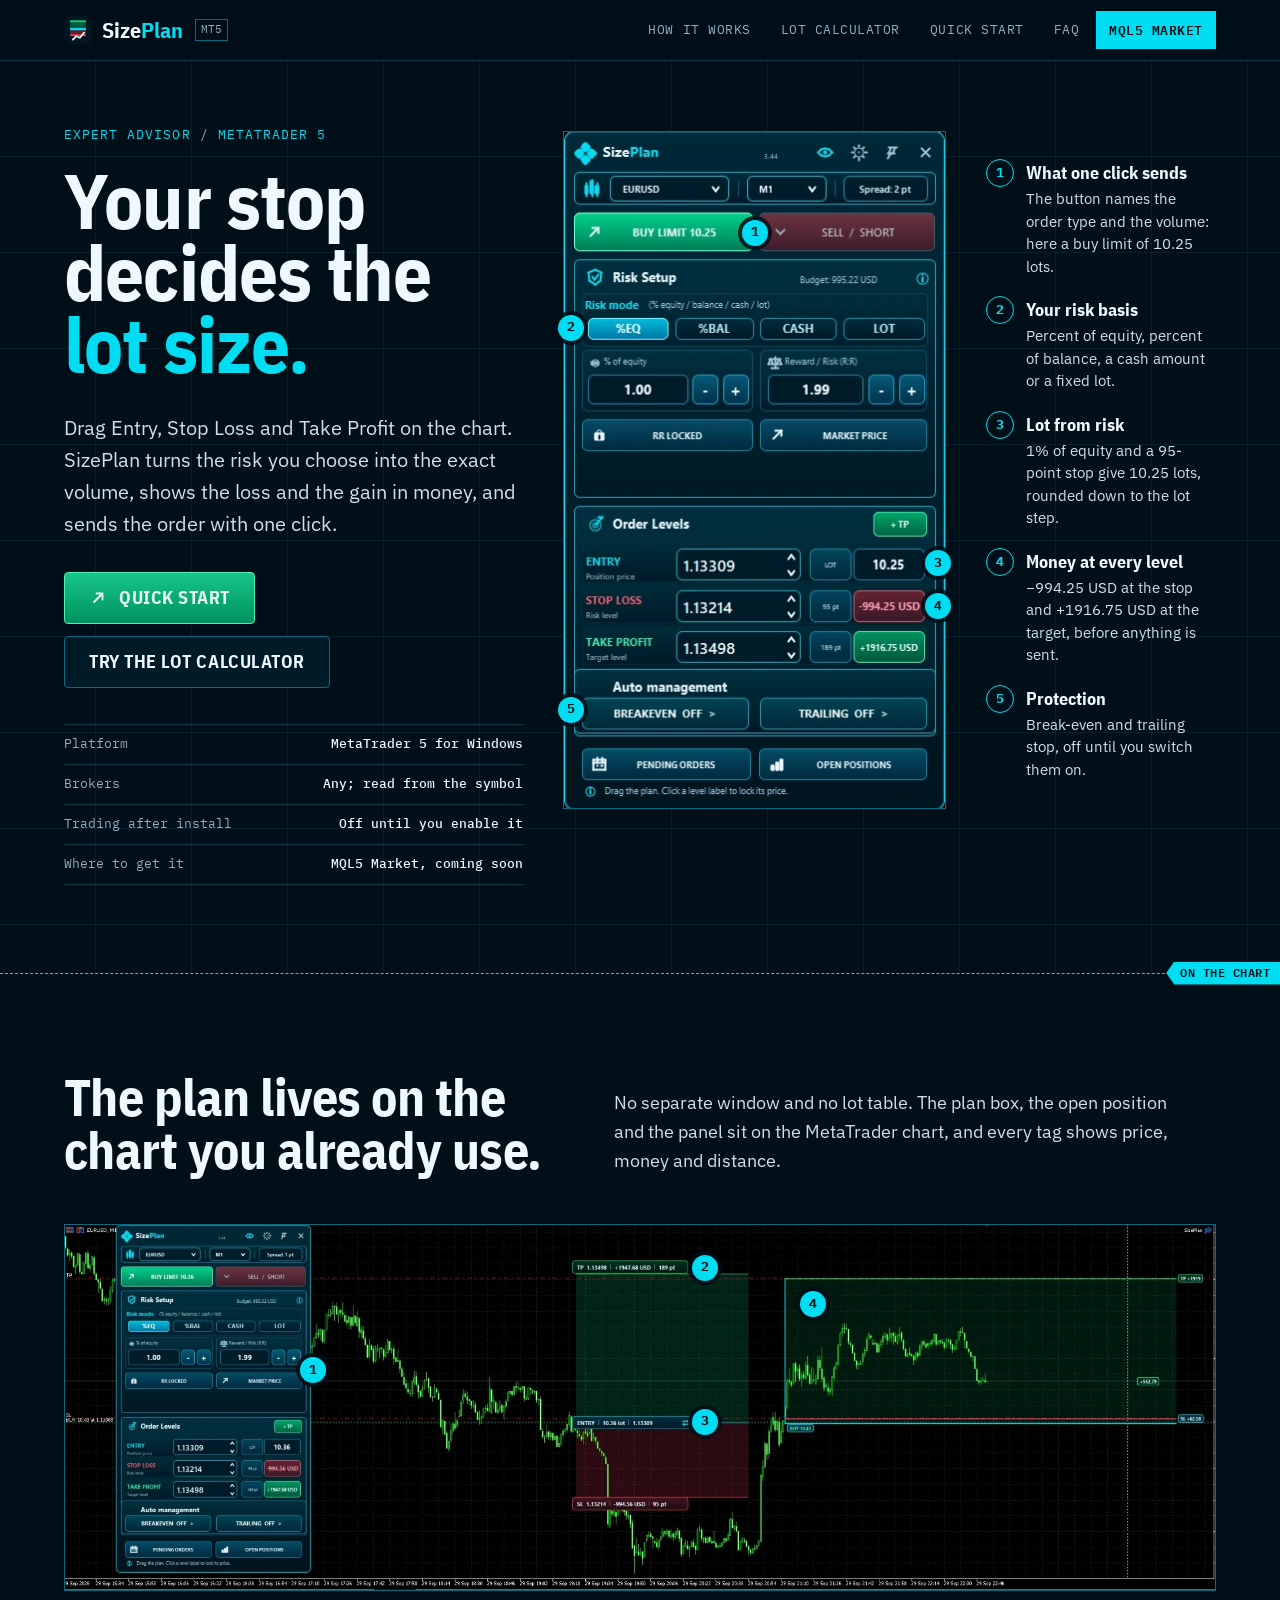
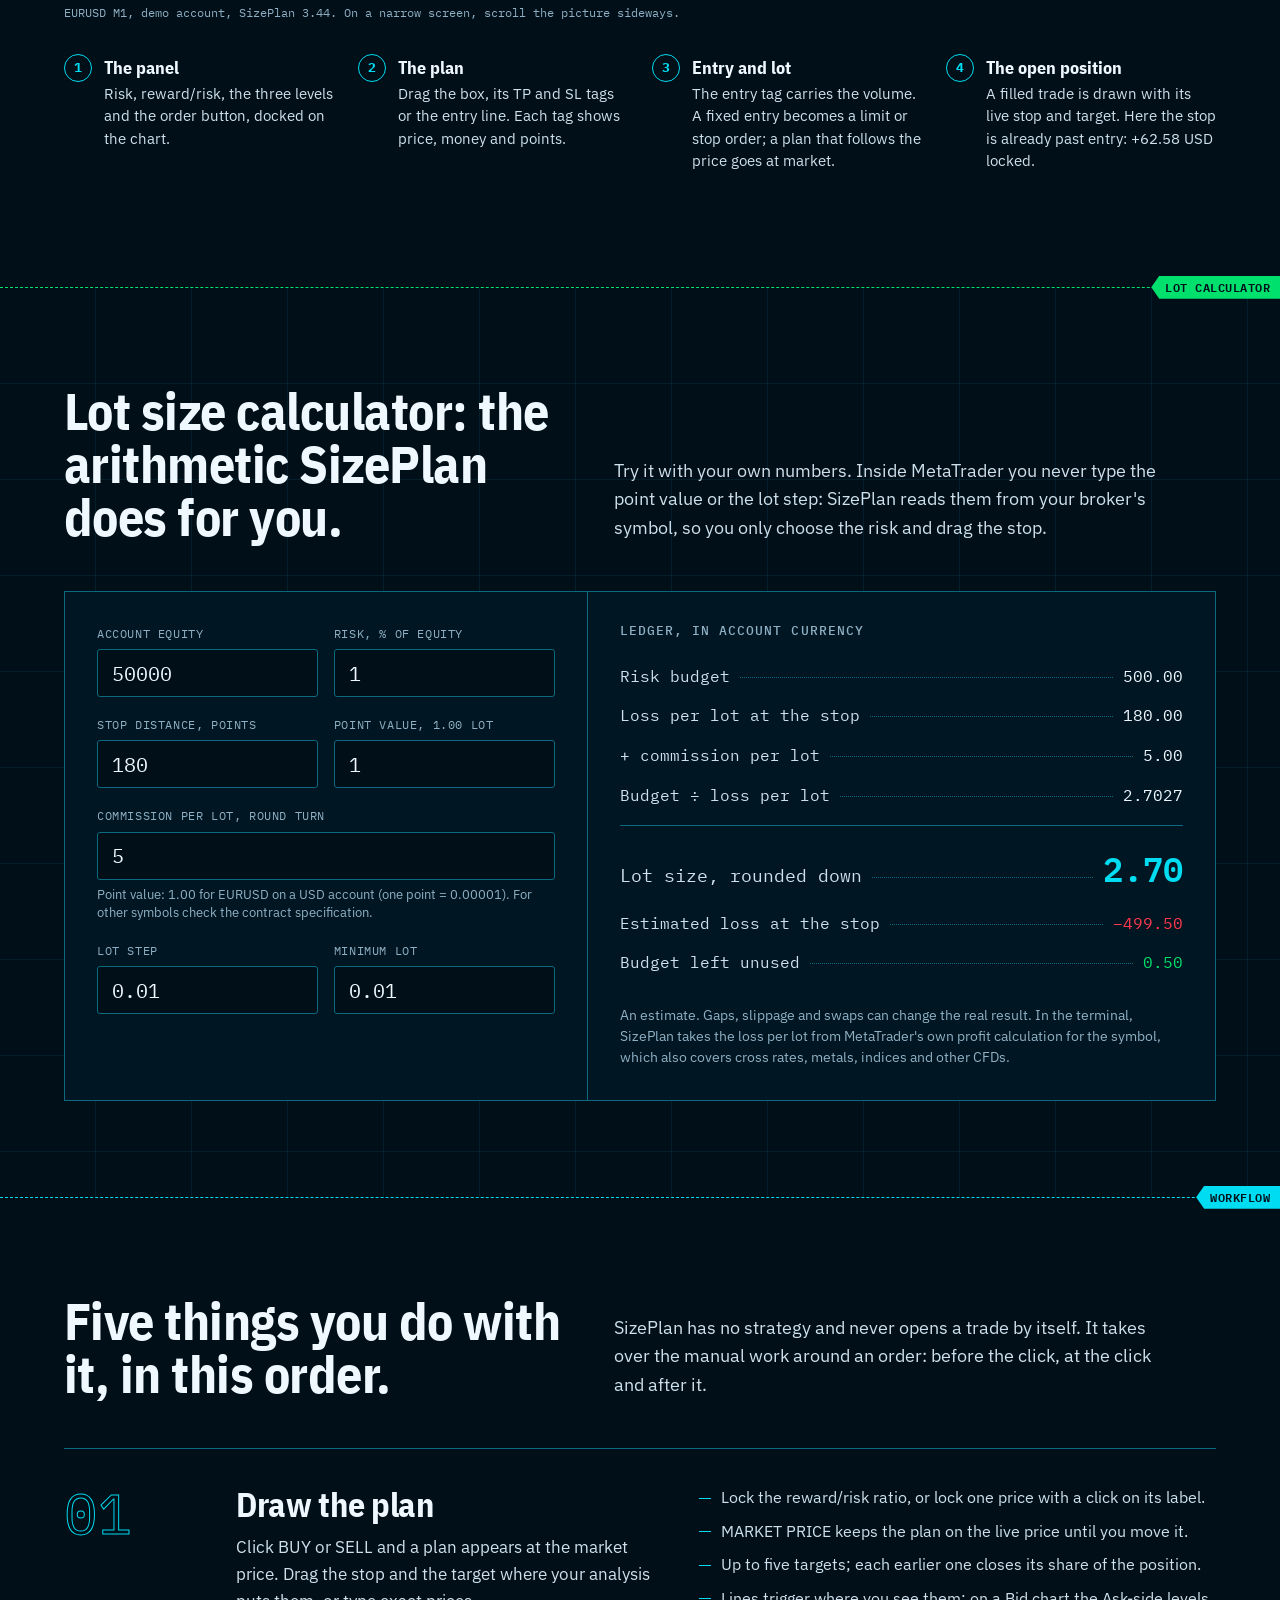
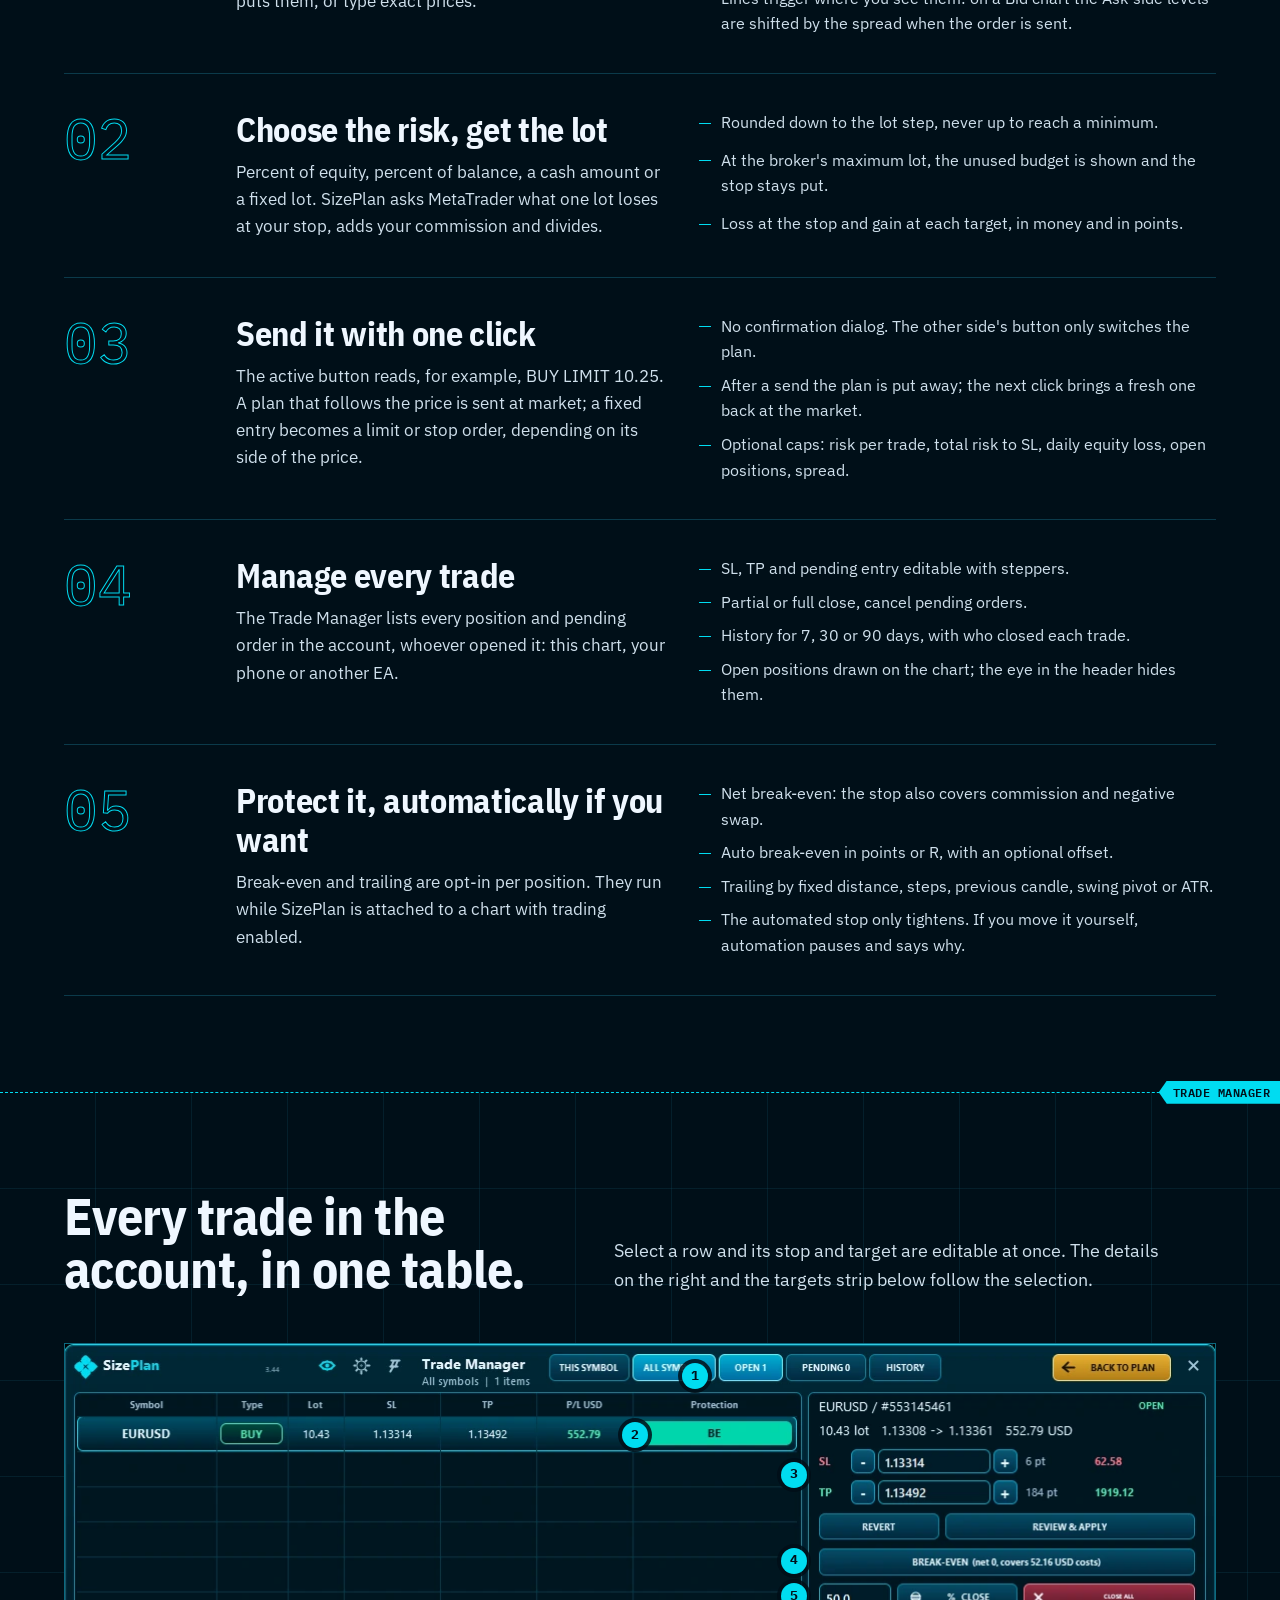
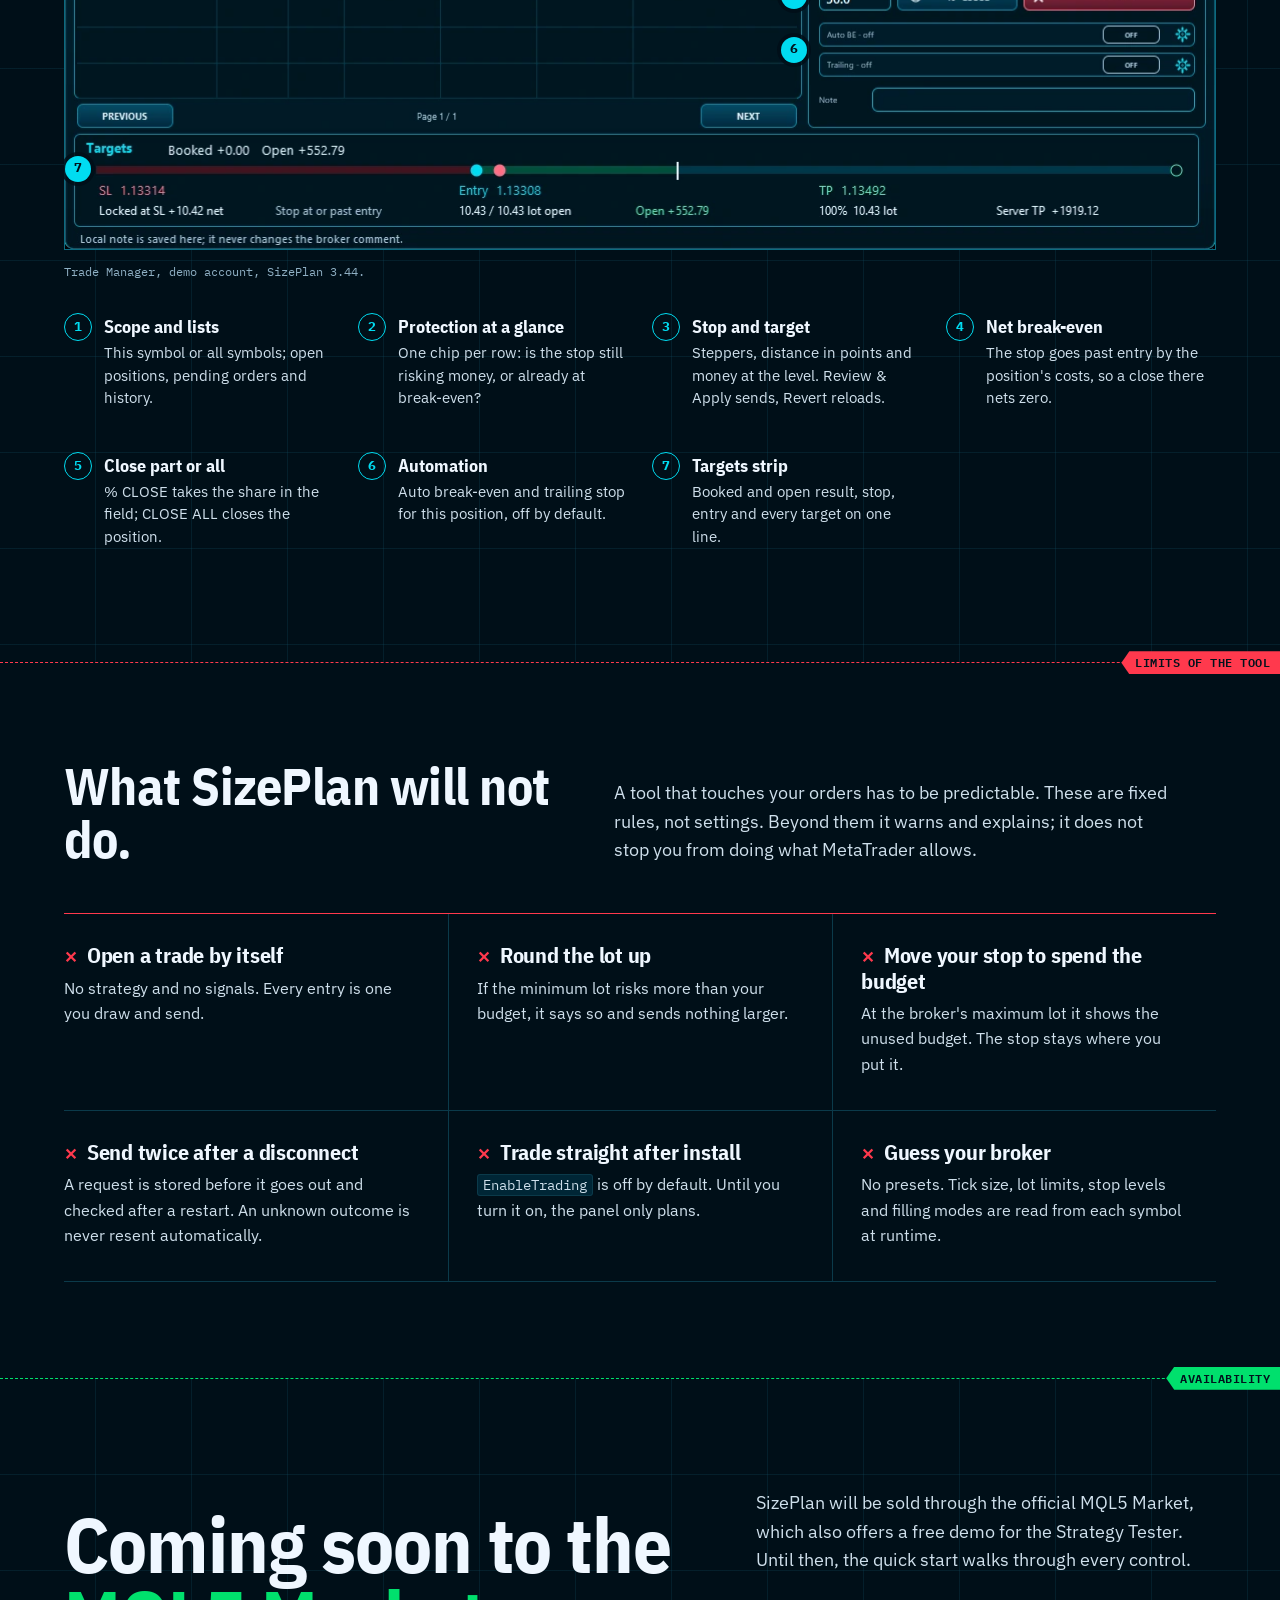
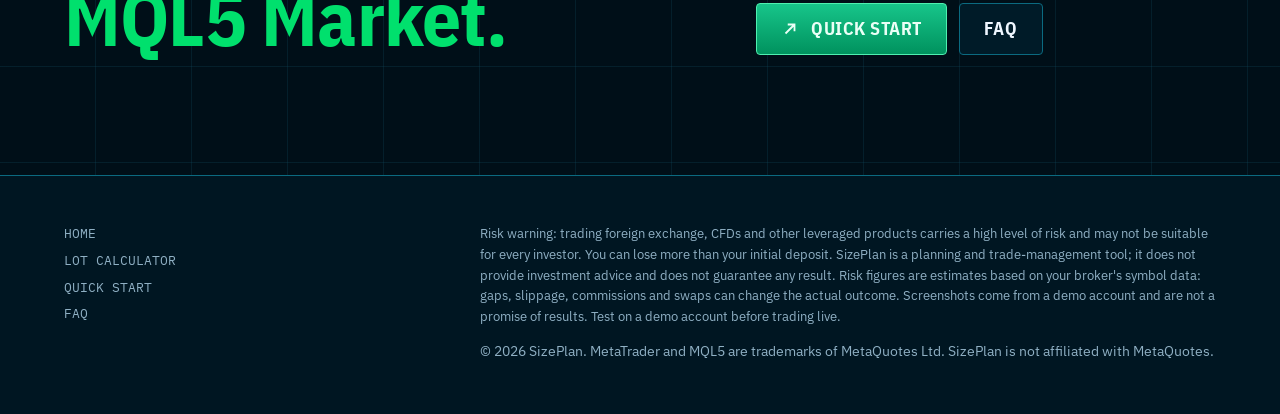
==== commit e5075e43: "Remove netting from the FAQ, specs and quick start (hedging accounts only) Co-Authored-By: Claude Op" ====
--- a/index.html
+++ b/index.html
@@ -117,7 +117,6 @@
             <ul class="specs">
               <li>Platform <b>MetaTrader 5 for Windows</b></li>
               <li>Brokers <b>Any; read from the symbol</b></li>
-              <li>Accounts <b>Hedging and netting</b></li>
               <li>Trading after install <b>Off until you enable it</b></li>
               <li>Where to get it <b>MQL5 Market, coming soon</b></li>
             </ul>
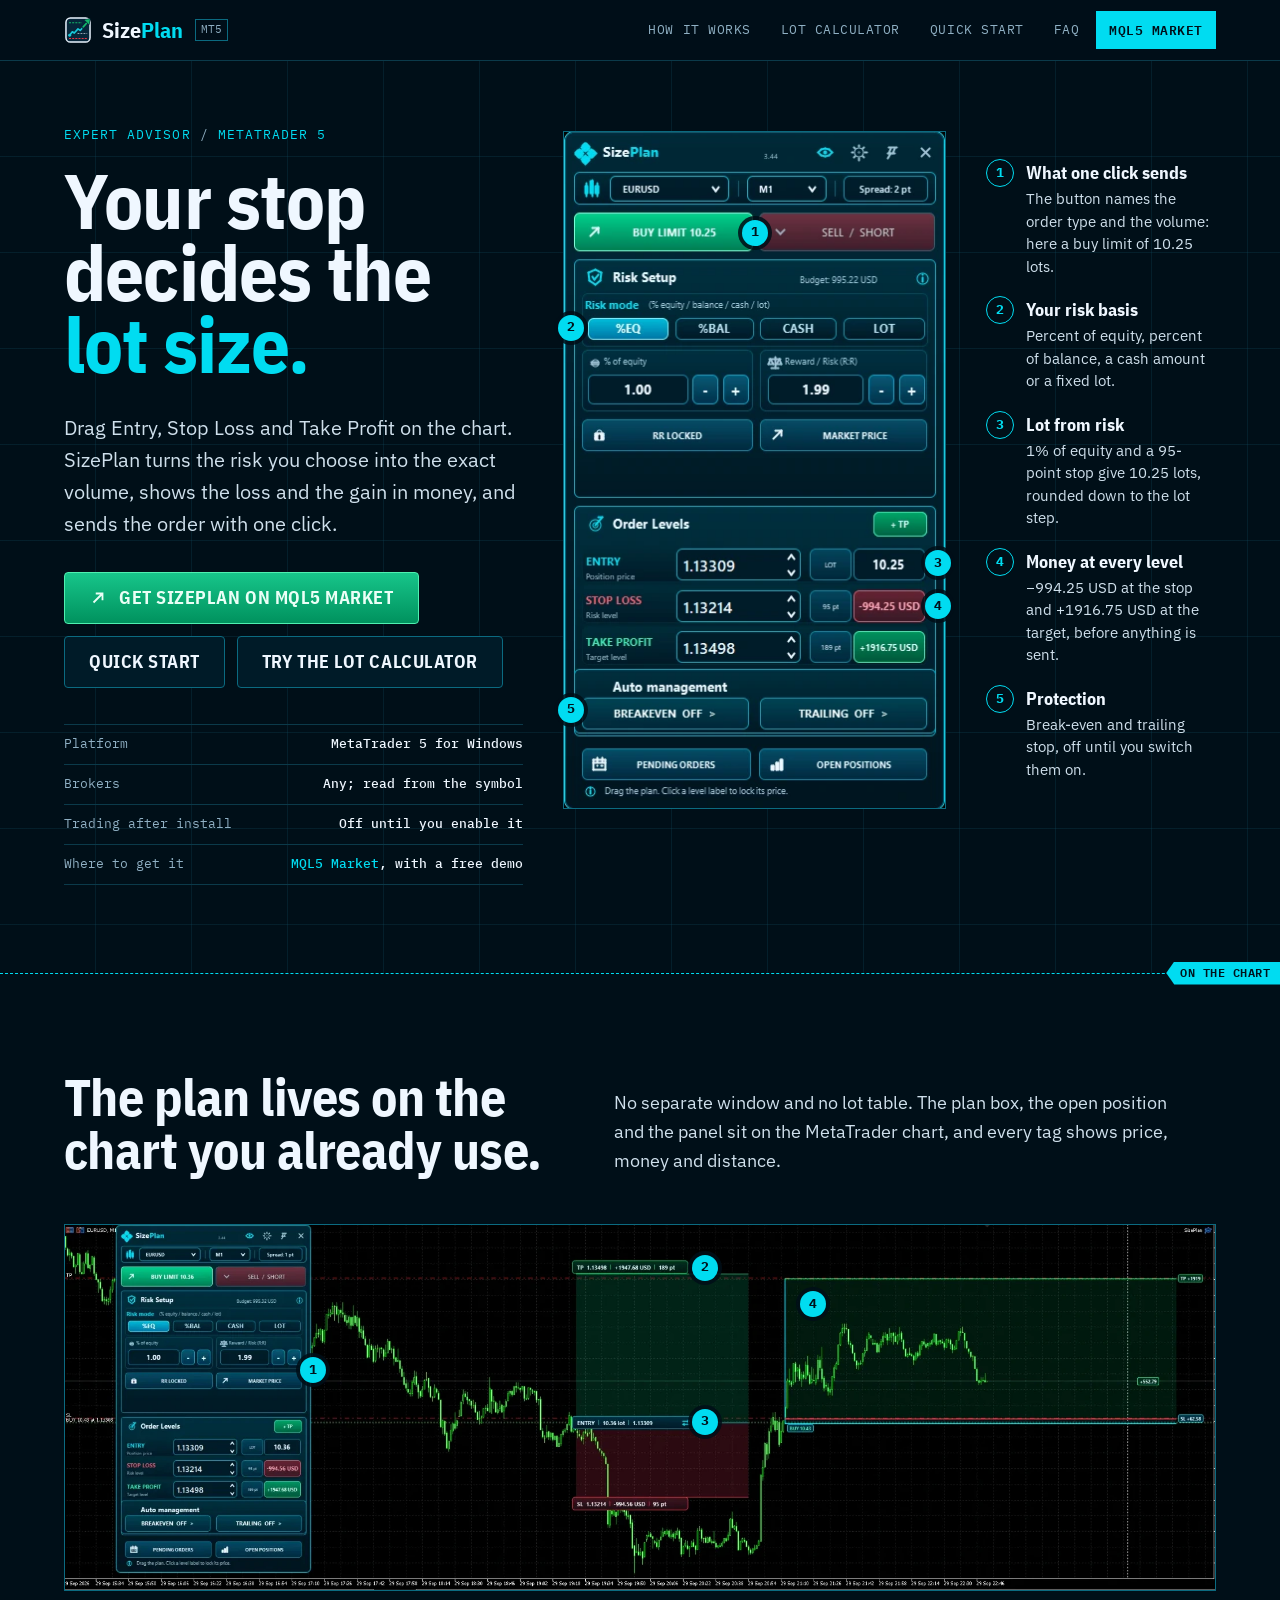
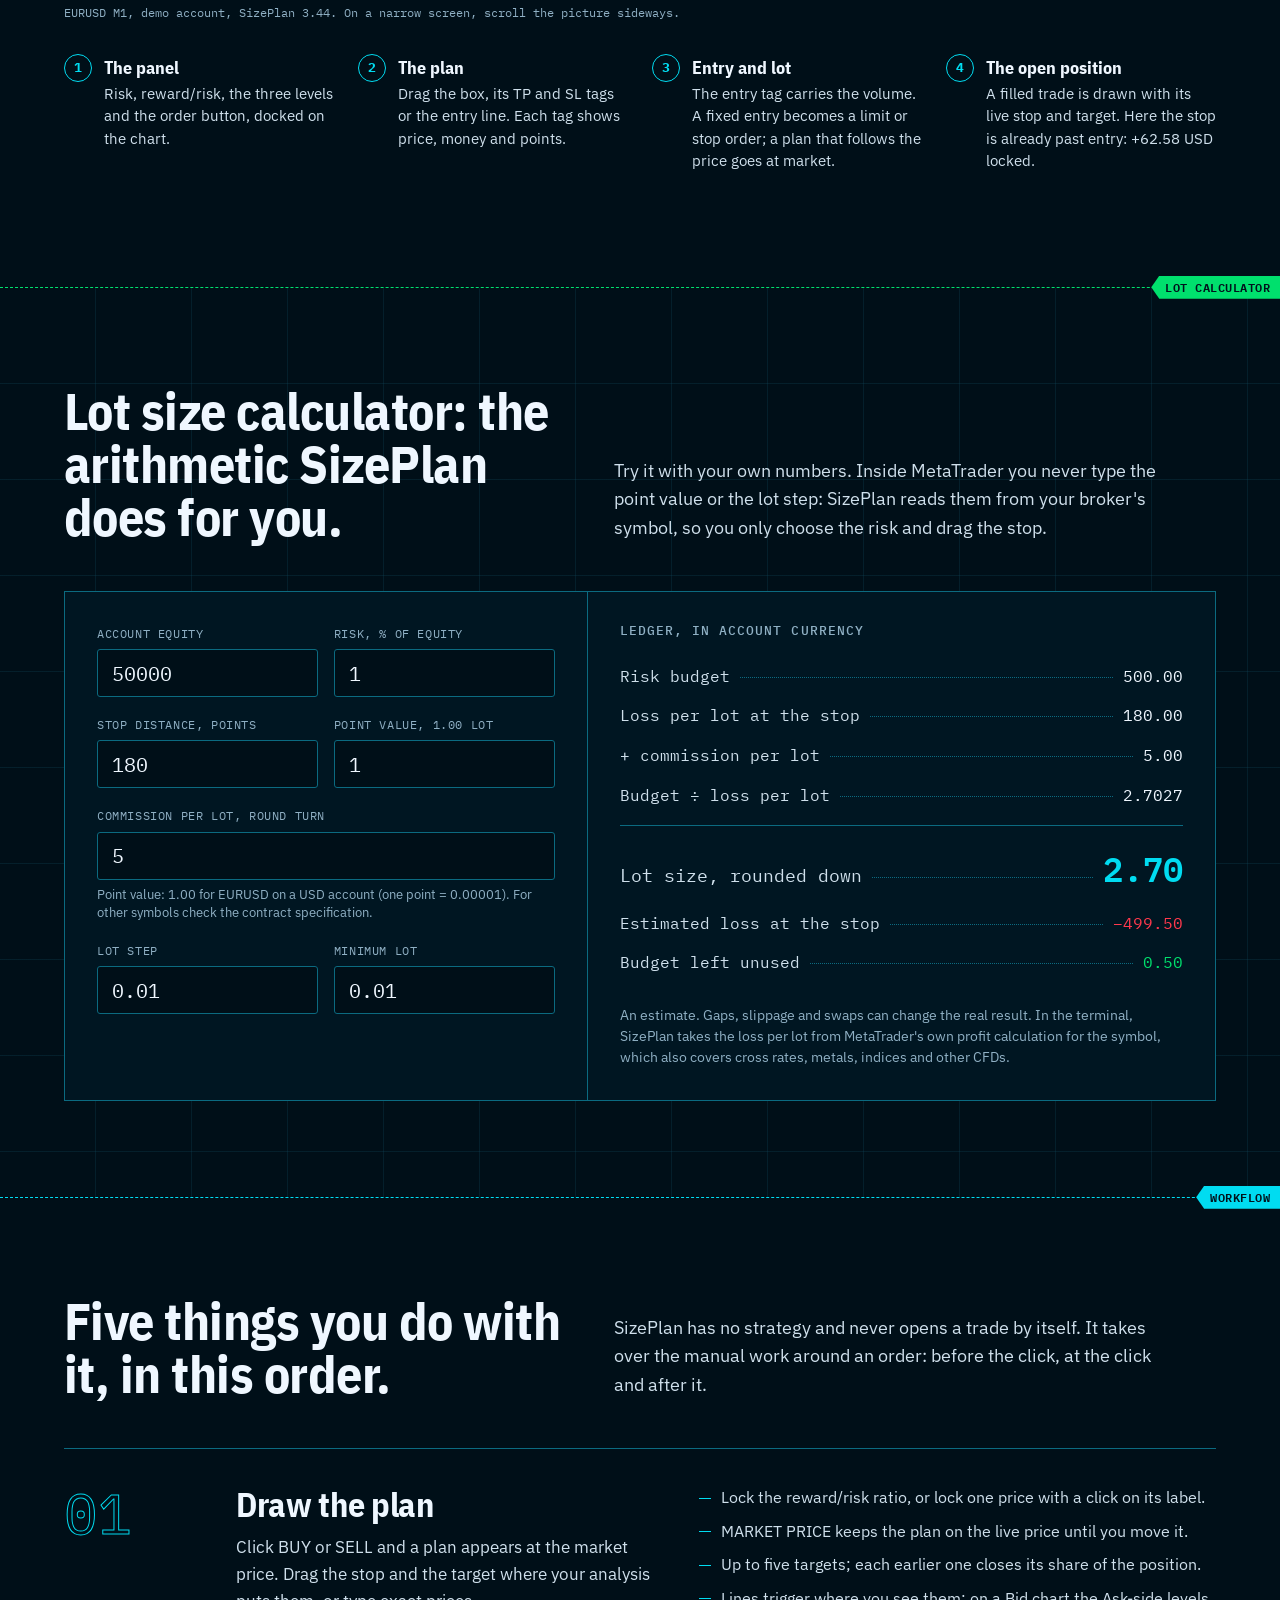
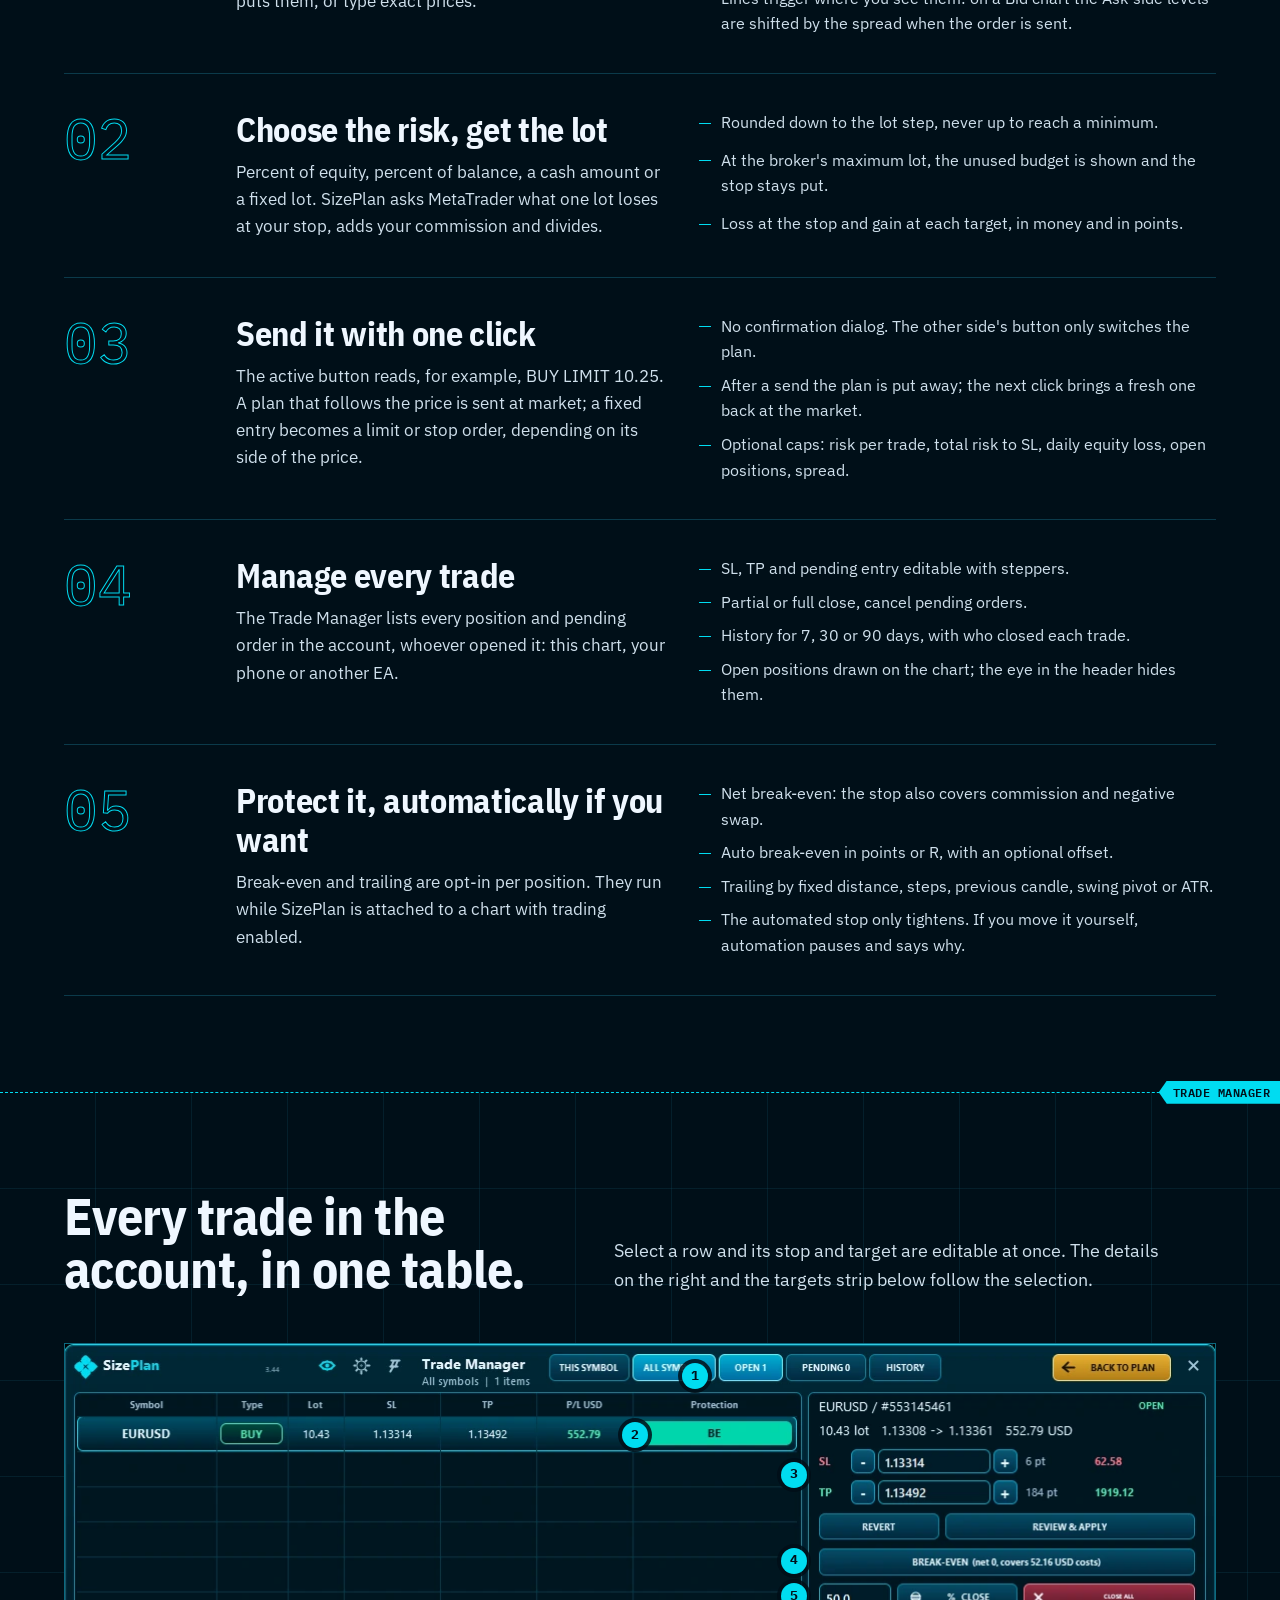
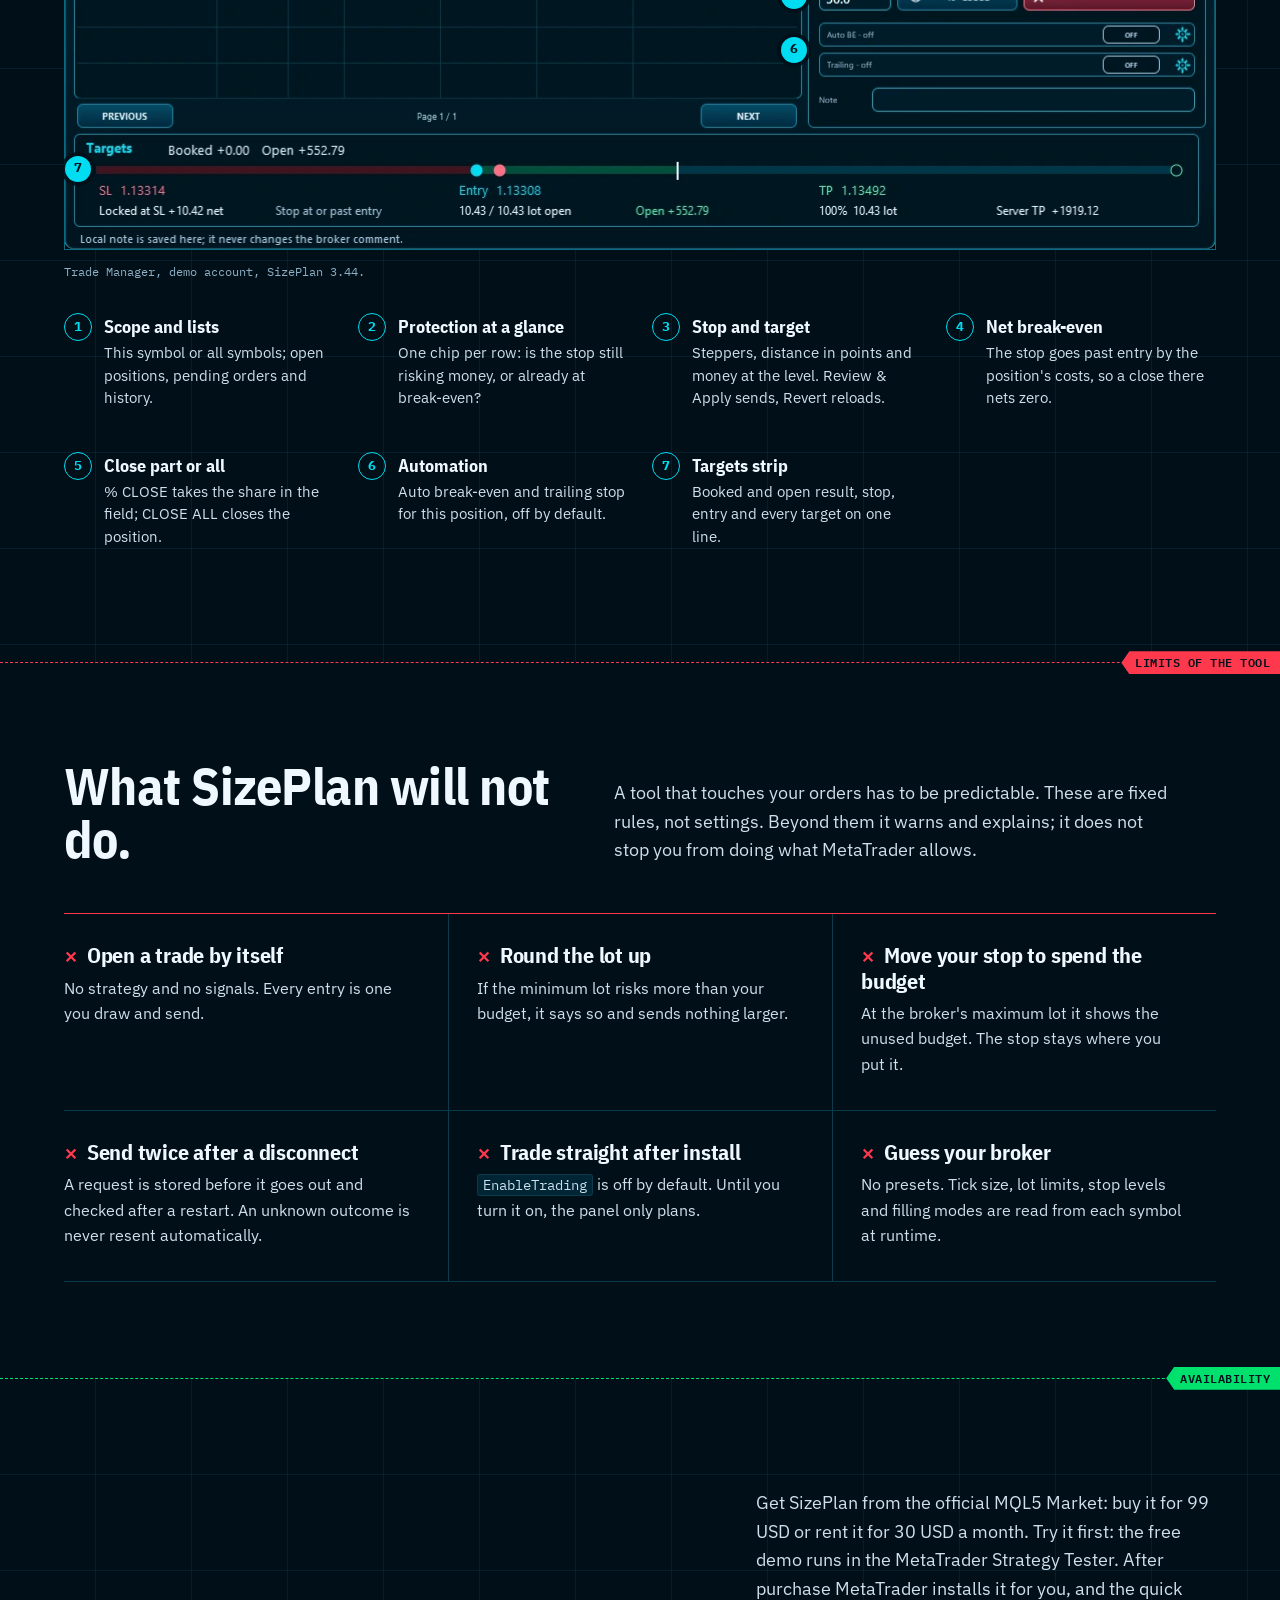
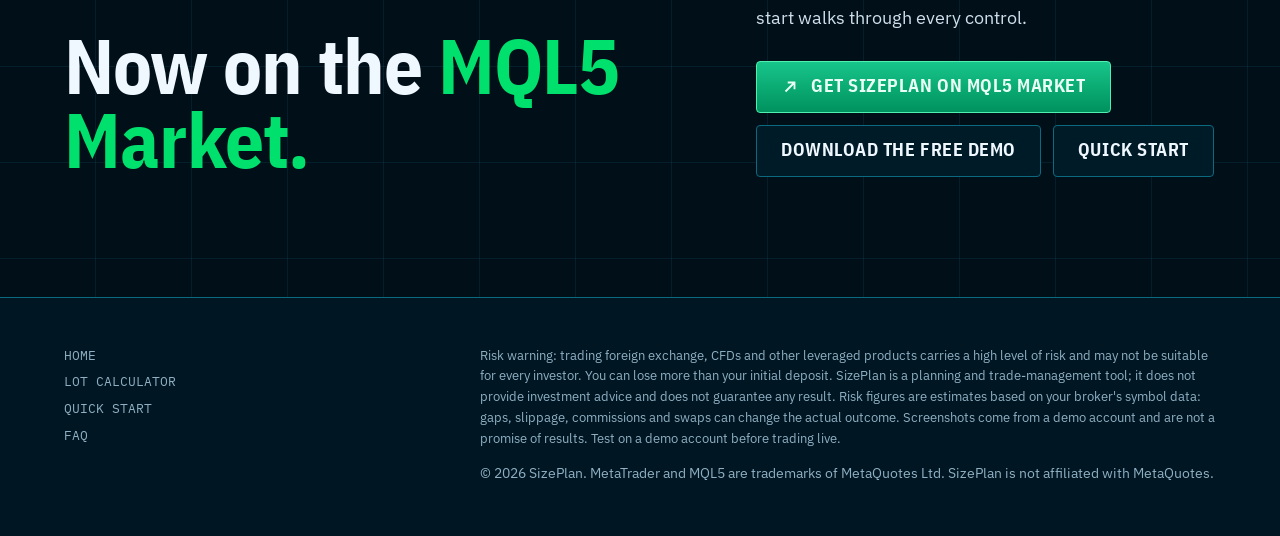
==== commit 4e6c0da9: "SizePlan is live on the MQL5 Market: buy/demo calls to action, nav link, offer data Co-Authored-By: " ====
--- a/index.html
+++ b/index.html
@@ -61,6 +61,13 @@
       "operatingSystem": "Windows (MetaTrader 5)",
       "url": "https://sizeplan.com/",
       "image": "https://sizeplan.com/assets/og-image.png",
+      "offers": {
+        "@type": "Offer",
+        "price": "99.00",
+        "priceCurrency": "USD",
+        "availability": "https://schema.org/InStock",
+        "url": "https://www.mql5.com/en/market/product/198883"
+      },
       "publisher": {
         "@id": "https://sizeplan.com/#organization"
       },
@@ -97,7 +104,7 @@
         <a href="/#calculator">Lot calculator</a>
         <a href="/quick-start.html">Quick start</a>
         <a href="/faq.html">FAQ</a>
-        <a class="nav-market" href="/#availability">MQL5 Market</a>
+        <a class="nav-market" href="https://www.mql5.com/en/market/product/198883" target="_blank" rel="noopener">MQL5 Market</a>
       </nav>
     </div>
   </header>
@@ -111,14 +118,15 @@
             <h1>Your stop decides the <span class="hl">lot&nbsp;size.</span></h1>
             <p class="lead">Drag Entry, Stop Loss and Take Profit on the chart. SizePlan turns the risk you choose into the exact volume, shows the loss and the gain in money, and sends the order with one click.</p>
             <div class="actions">
-              <a class="btn btn-buy" href="/quick-start.html"><svg viewBox="0 0 24 24" fill="none" stroke="currentColor" stroke-width="2.4" aria-hidden="true"><path d="M6 18 18 6M9 6h9v9"/></svg>Quick start</a>
+              <a class="btn btn-buy" href="https://www.mql5.com/en/market/product/198883" target="_blank" rel="noopener"><svg viewBox="0 0 24 24" fill="none" stroke="currentColor" stroke-width="2.4" aria-hidden="true"><path d="M6 18 18 6M9 6h9v9"/></svg>Get SizePlan on MQL5 Market</a>
+              <a class="btn" href="/quick-start.html">Quick start</a>
               <a class="btn" href="#calculator">Try the lot calculator</a>
             </div>
             <ul class="specs">
               <li>Platform <b>MetaTrader 5 for Windows</b></li>
               <li>Brokers <b>Any; read from the symbol</b></li>
               <li>Trading after install <b>Off until you enable it</b></li>
-              <li>Where to get it <b>MQL5 Market, coming soon</b></li>
+              <li>Where to get it <b><a href="https://www.mql5.com/en/market/product/198883" target="_blank" rel="noopener">MQL5 Market</a>, with a free demo</b></li>
             </ul>
           </div>
           <figure class="shot">
@@ -327,12 +335,13 @@
 
     <section class="closing paper" id="availability">
       <div class="wrap">
-        <h2>Coming soon to the <span class="hl">MQL5 Market.</span></h2>
+        <h2>Now on the <span class="hl">MQL5 Market.</span></h2>
         <div>
-          <p>SizePlan will be sold through the official MQL5 Market, which also offers a free demo for the Strategy Tester. Until then, the quick start walks through every control.</p>
+          <p>Get SizePlan from the official MQL5 Market: buy it for 99 USD or rent it for 30 USD a month. Try it first: the free demo runs in the MetaTrader Strategy Tester. After purchase MetaTrader installs it for you, and the quick start walks through every control.</p>
           <div class="actions">
-            <a class="btn btn-buy" href="/quick-start.html"><svg viewBox="0 0 24 24" fill="none" stroke="currentColor" stroke-width="2.4" aria-hidden="true"><path d="M6 18 18 6M9 6h9v9"/></svg>Quick start</a>
-            <a class="btn" href="/faq.html">FAQ</a>
+            <a class="btn btn-buy" href="https://www.mql5.com/en/market/product/198883" target="_blank" rel="noopener"><svg viewBox="0 0 24 24" fill="none" stroke="currentColor" stroke-width="2.4" aria-hidden="true"><path d="M6 18 18 6M9 6h9v9"/></svg>Get SizePlan on MQL5 Market</a>
+            <a class="btn" href="https://www.mql5.com/en/market/product/198883" target="_blank" rel="noopener">Download the free demo</a>
+            <a class="btn" href="/quick-start.html">Quick start</a>
           </div>
         </div>
       </div>
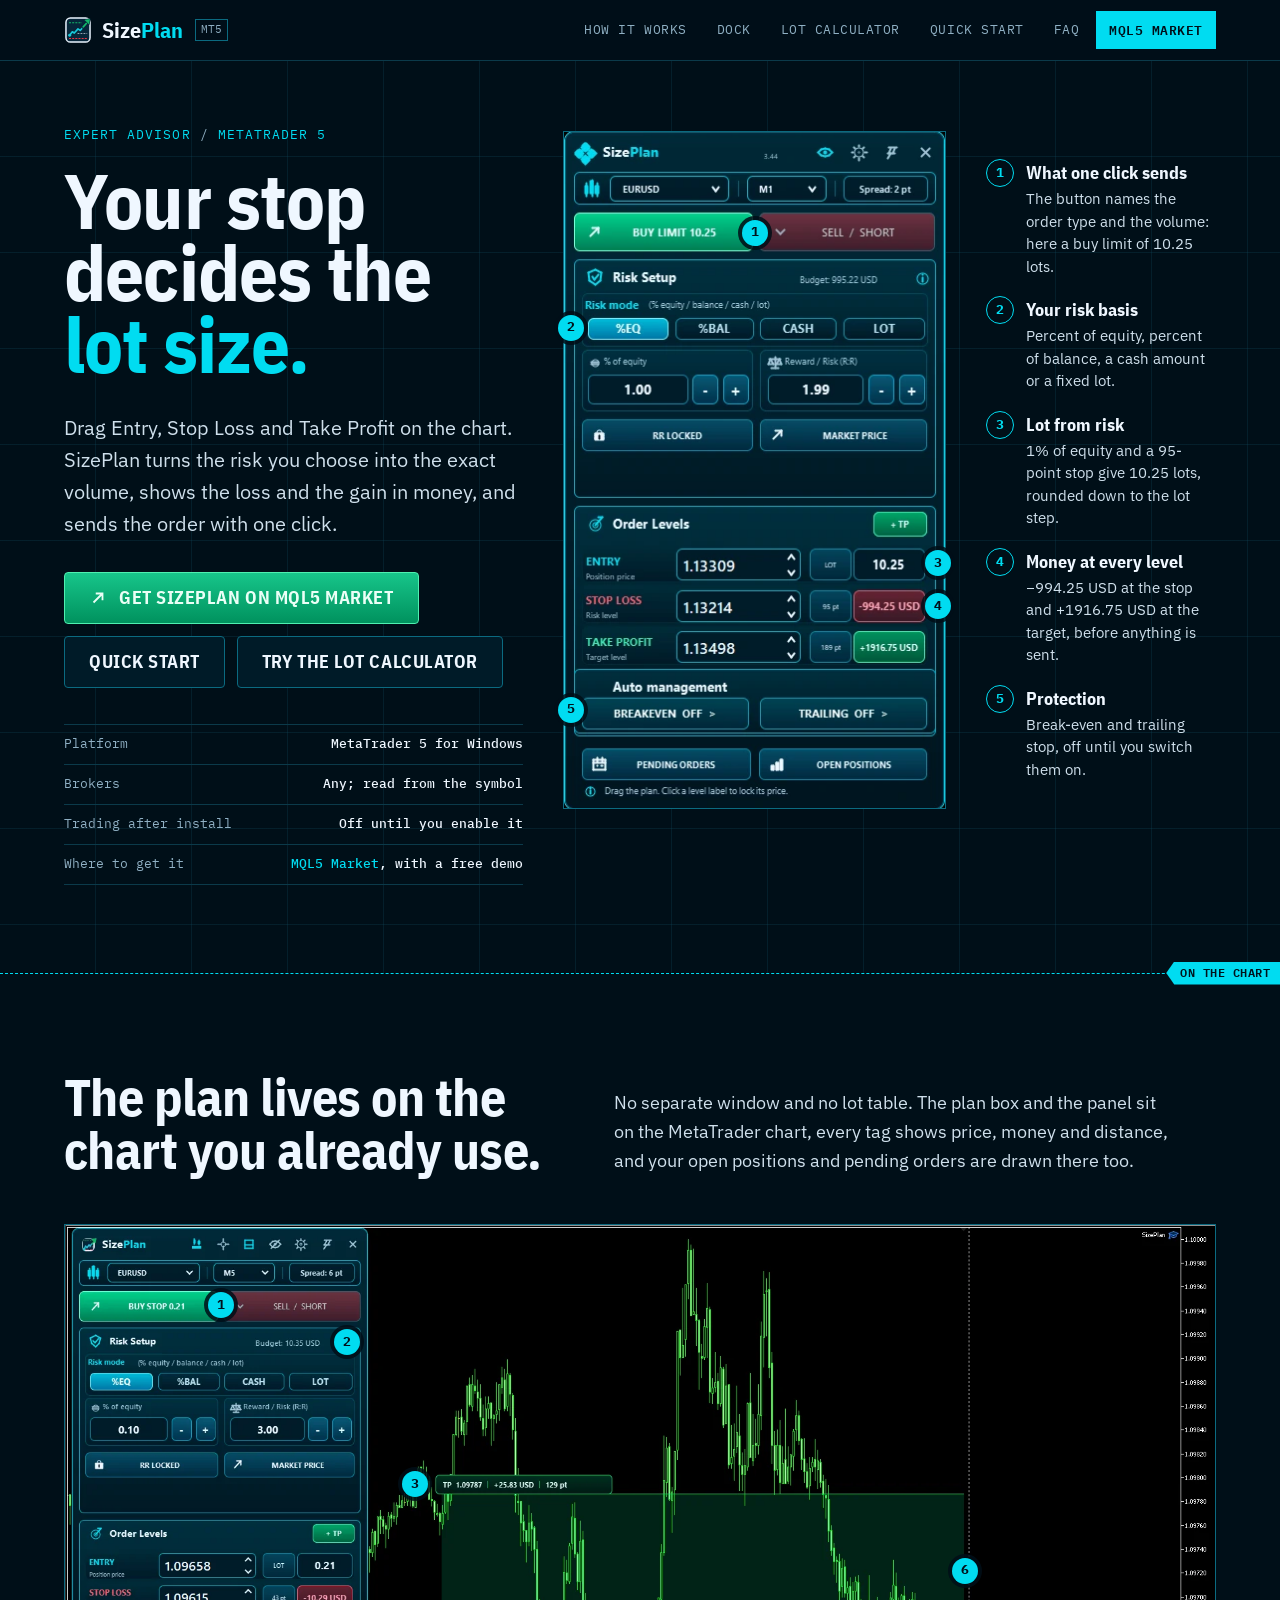
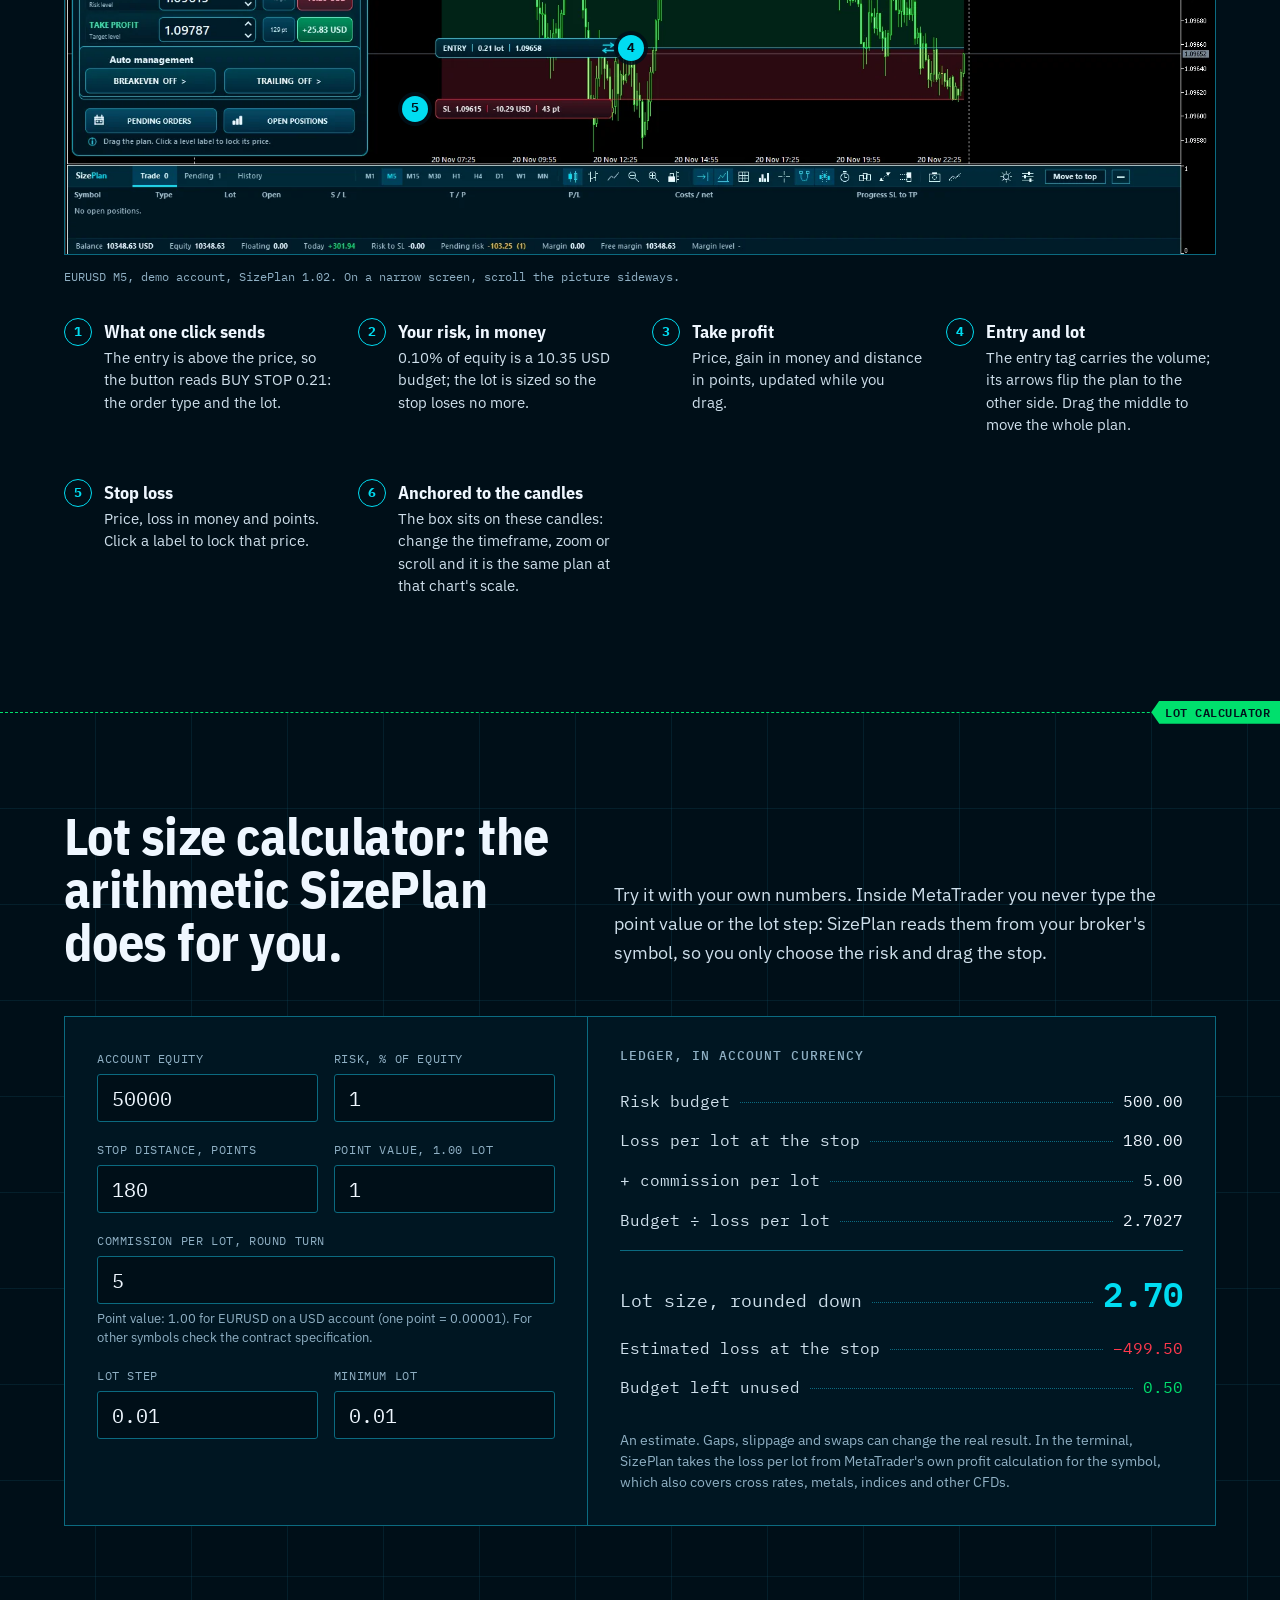
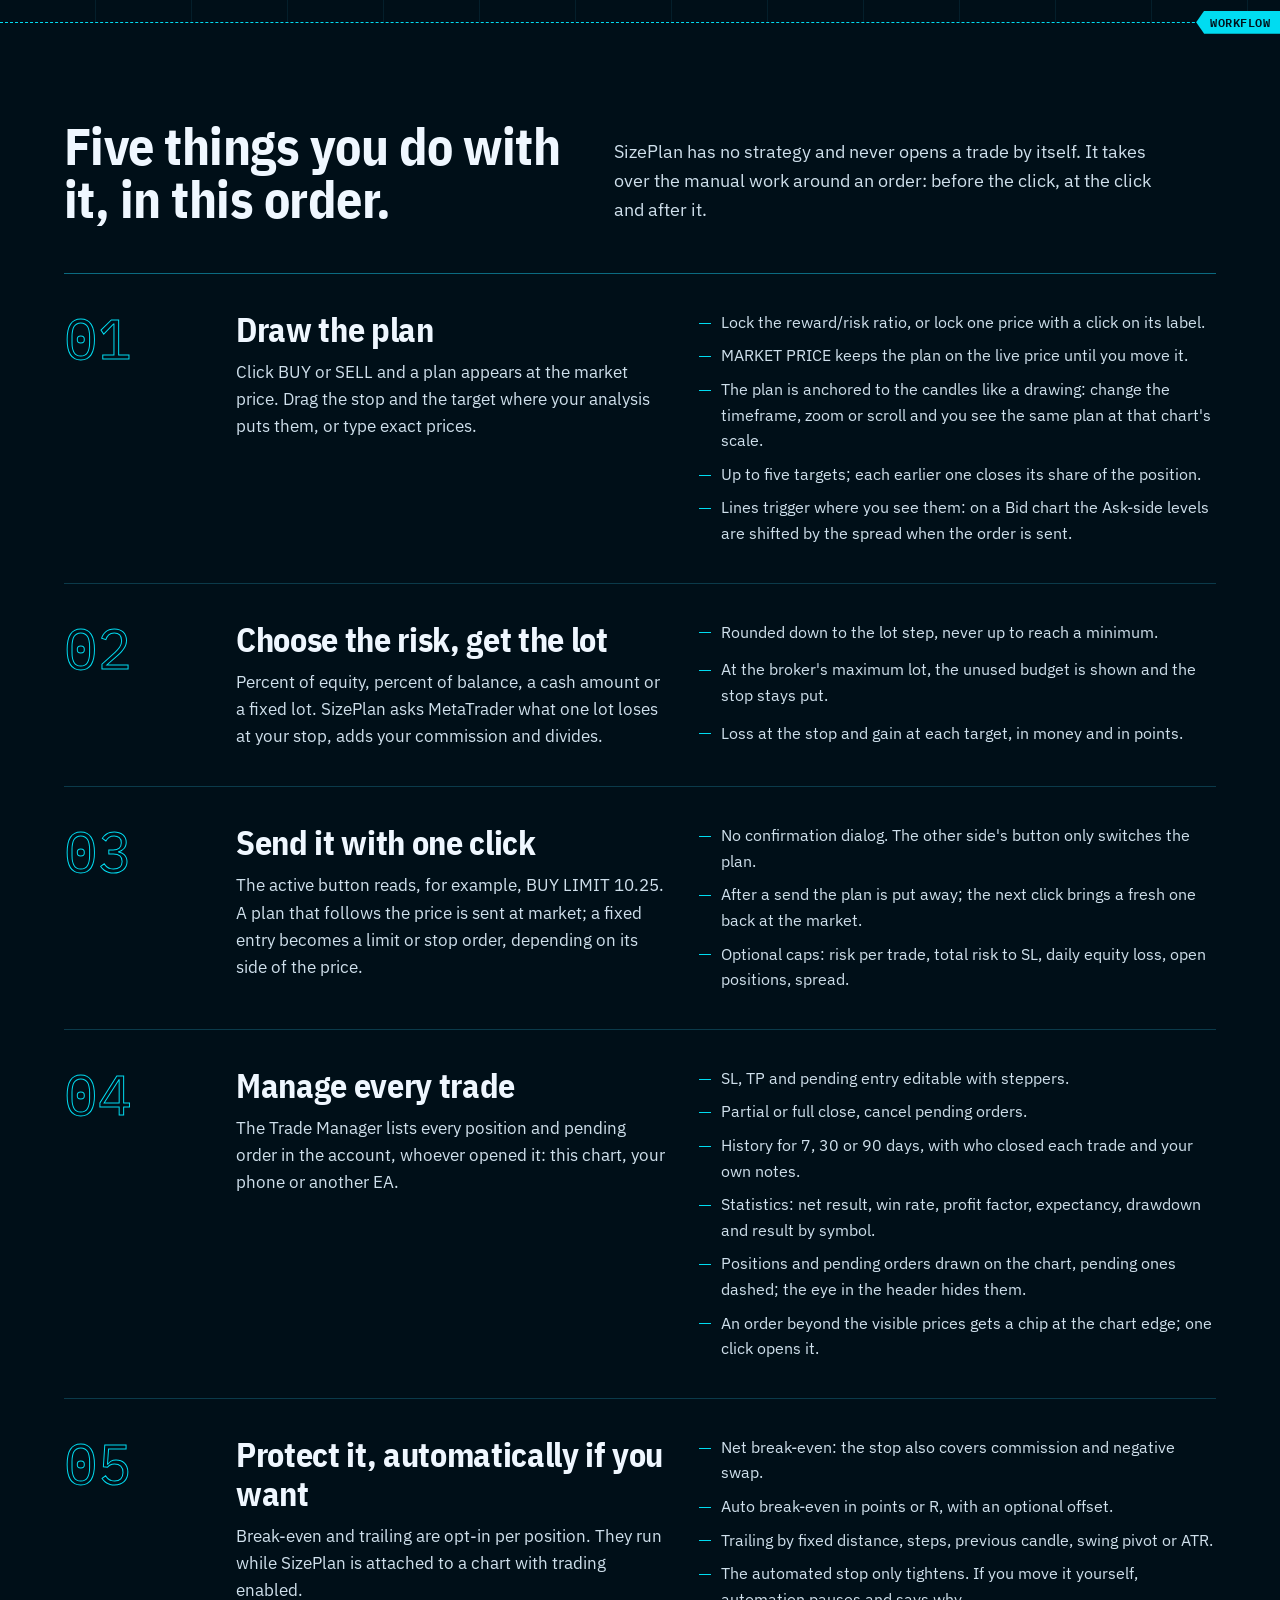
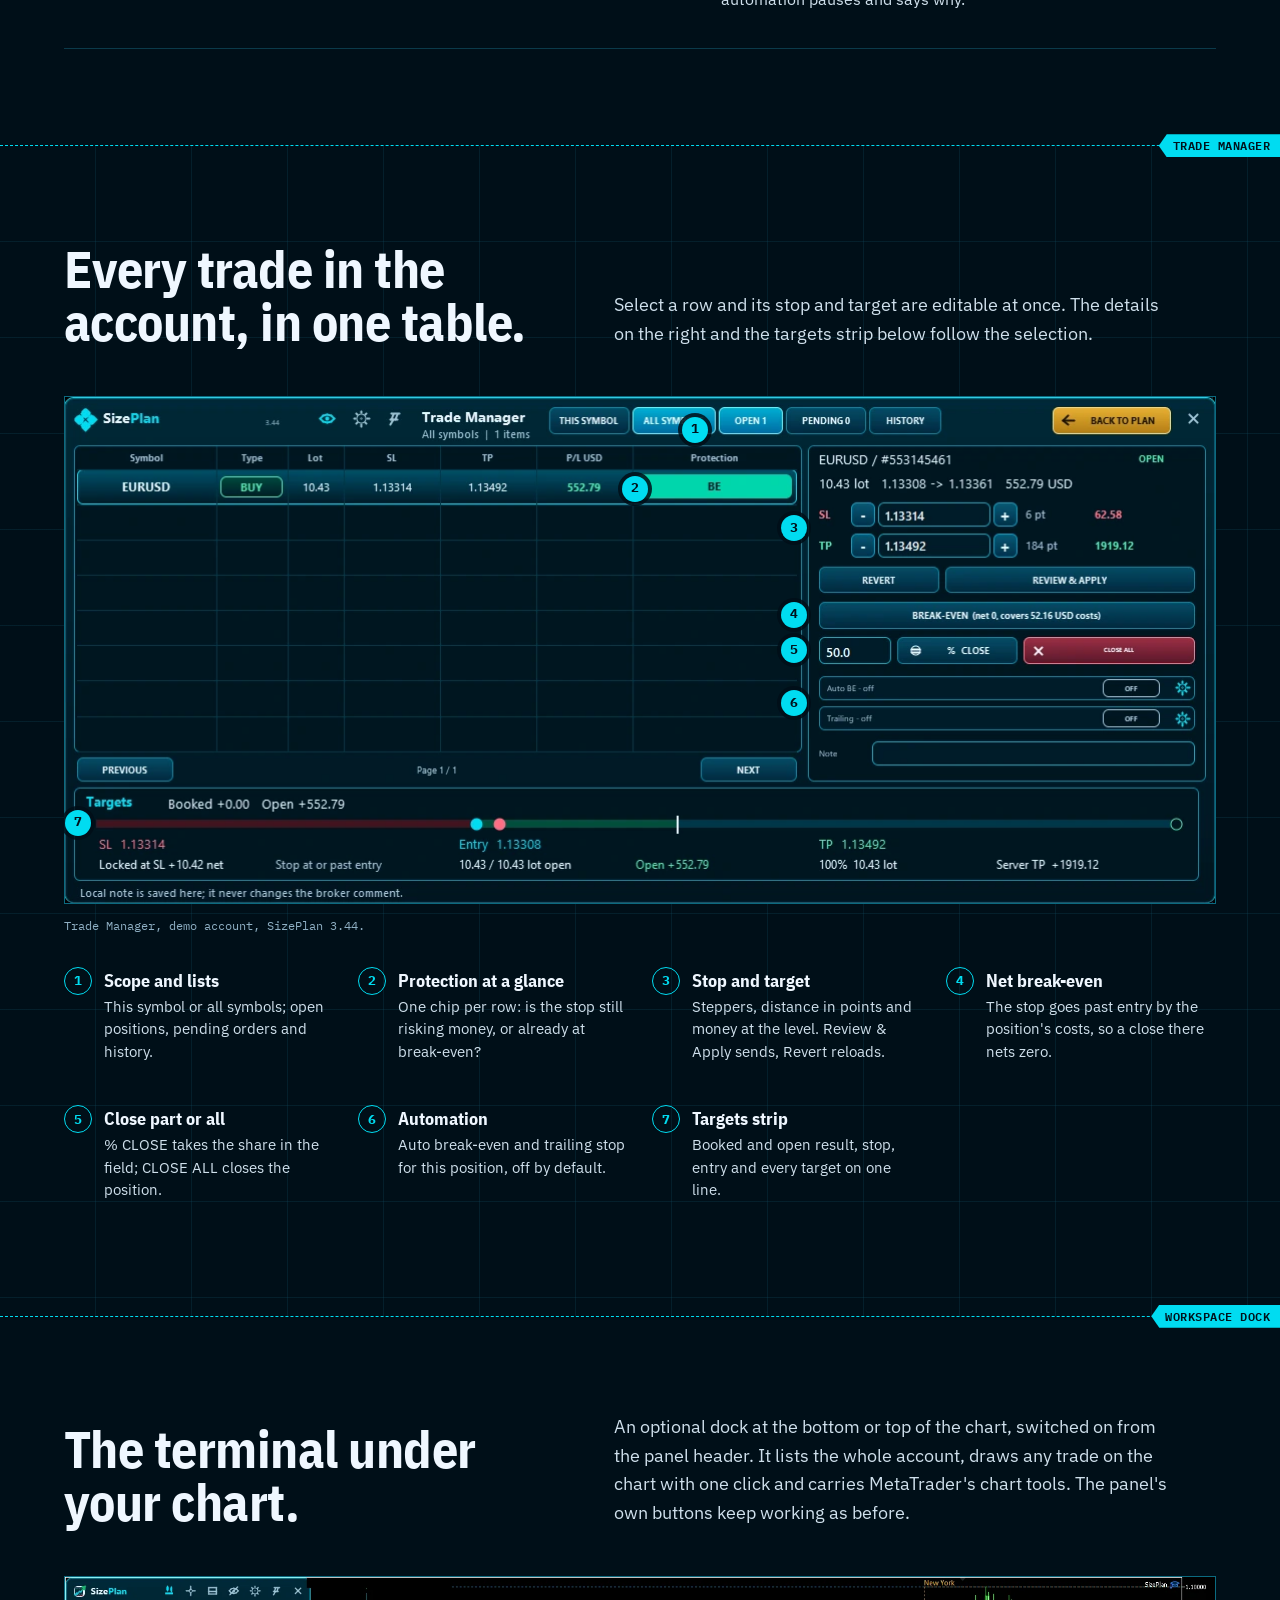
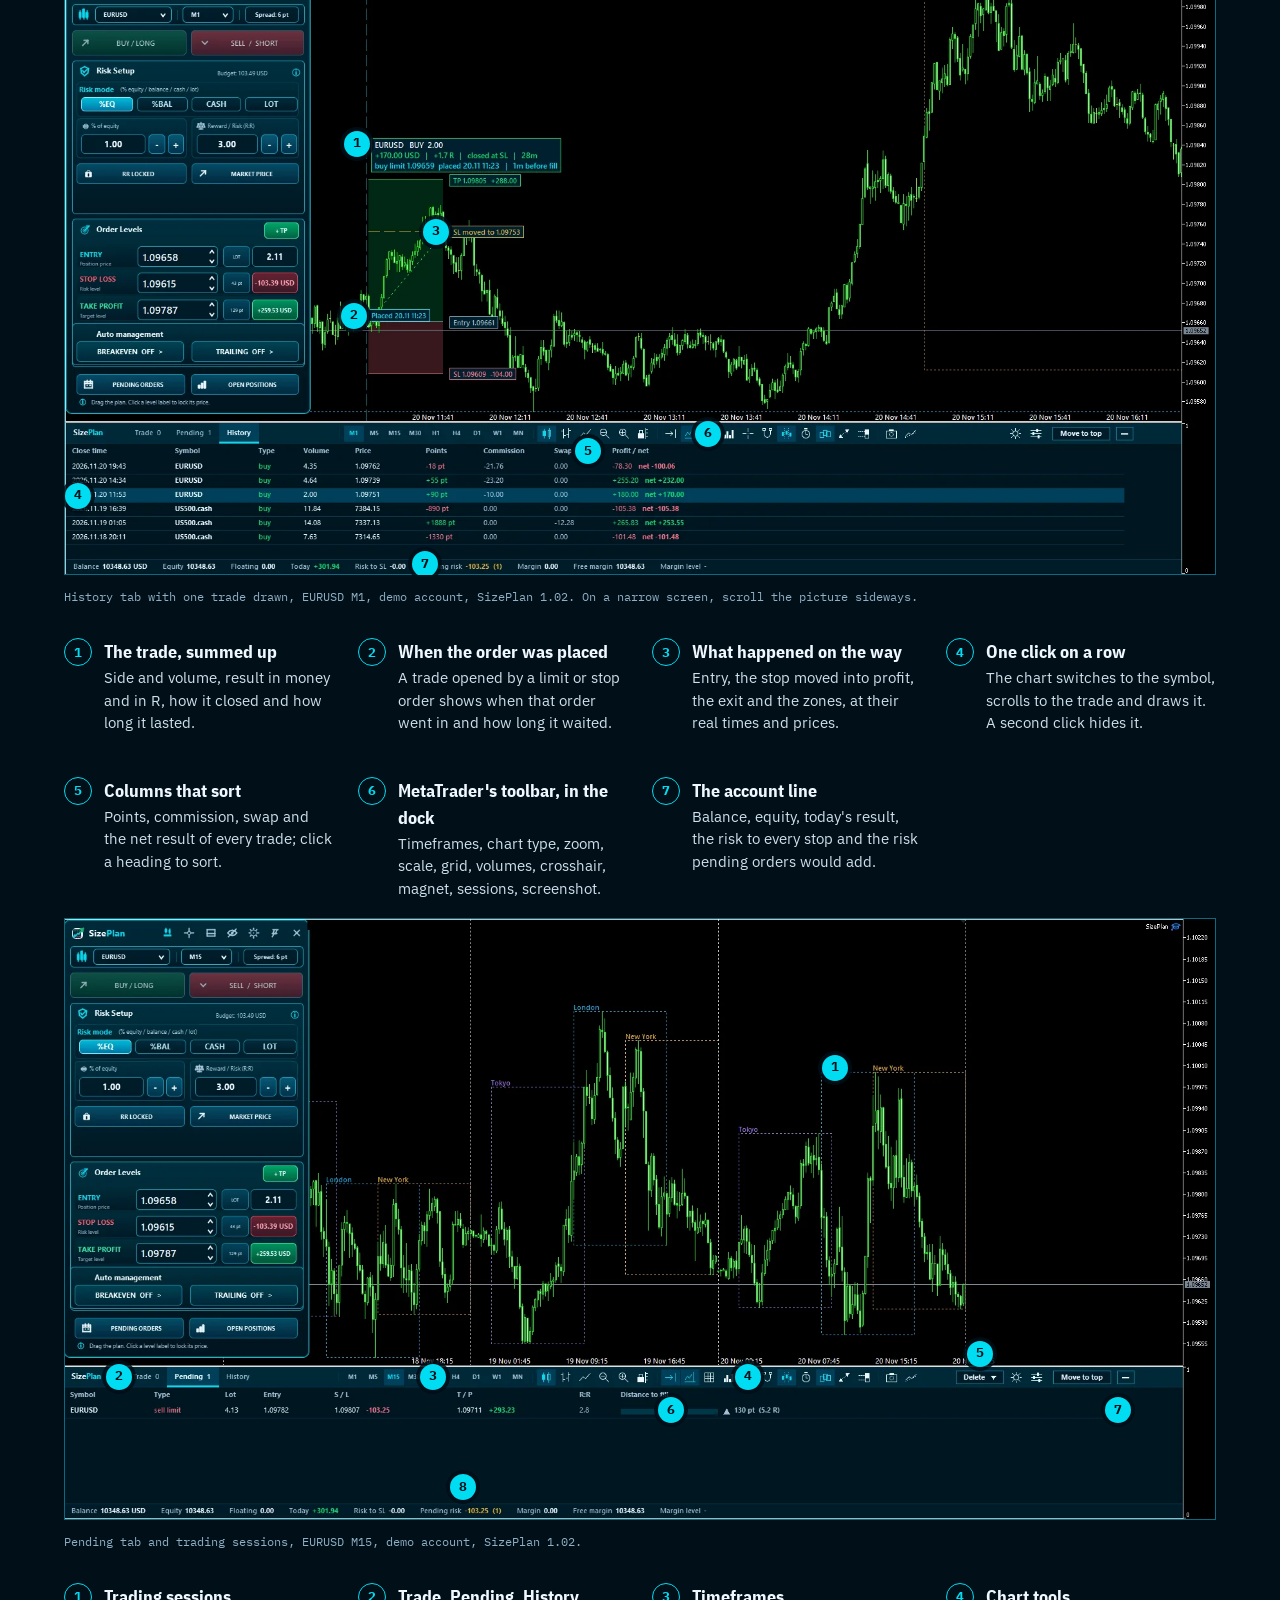
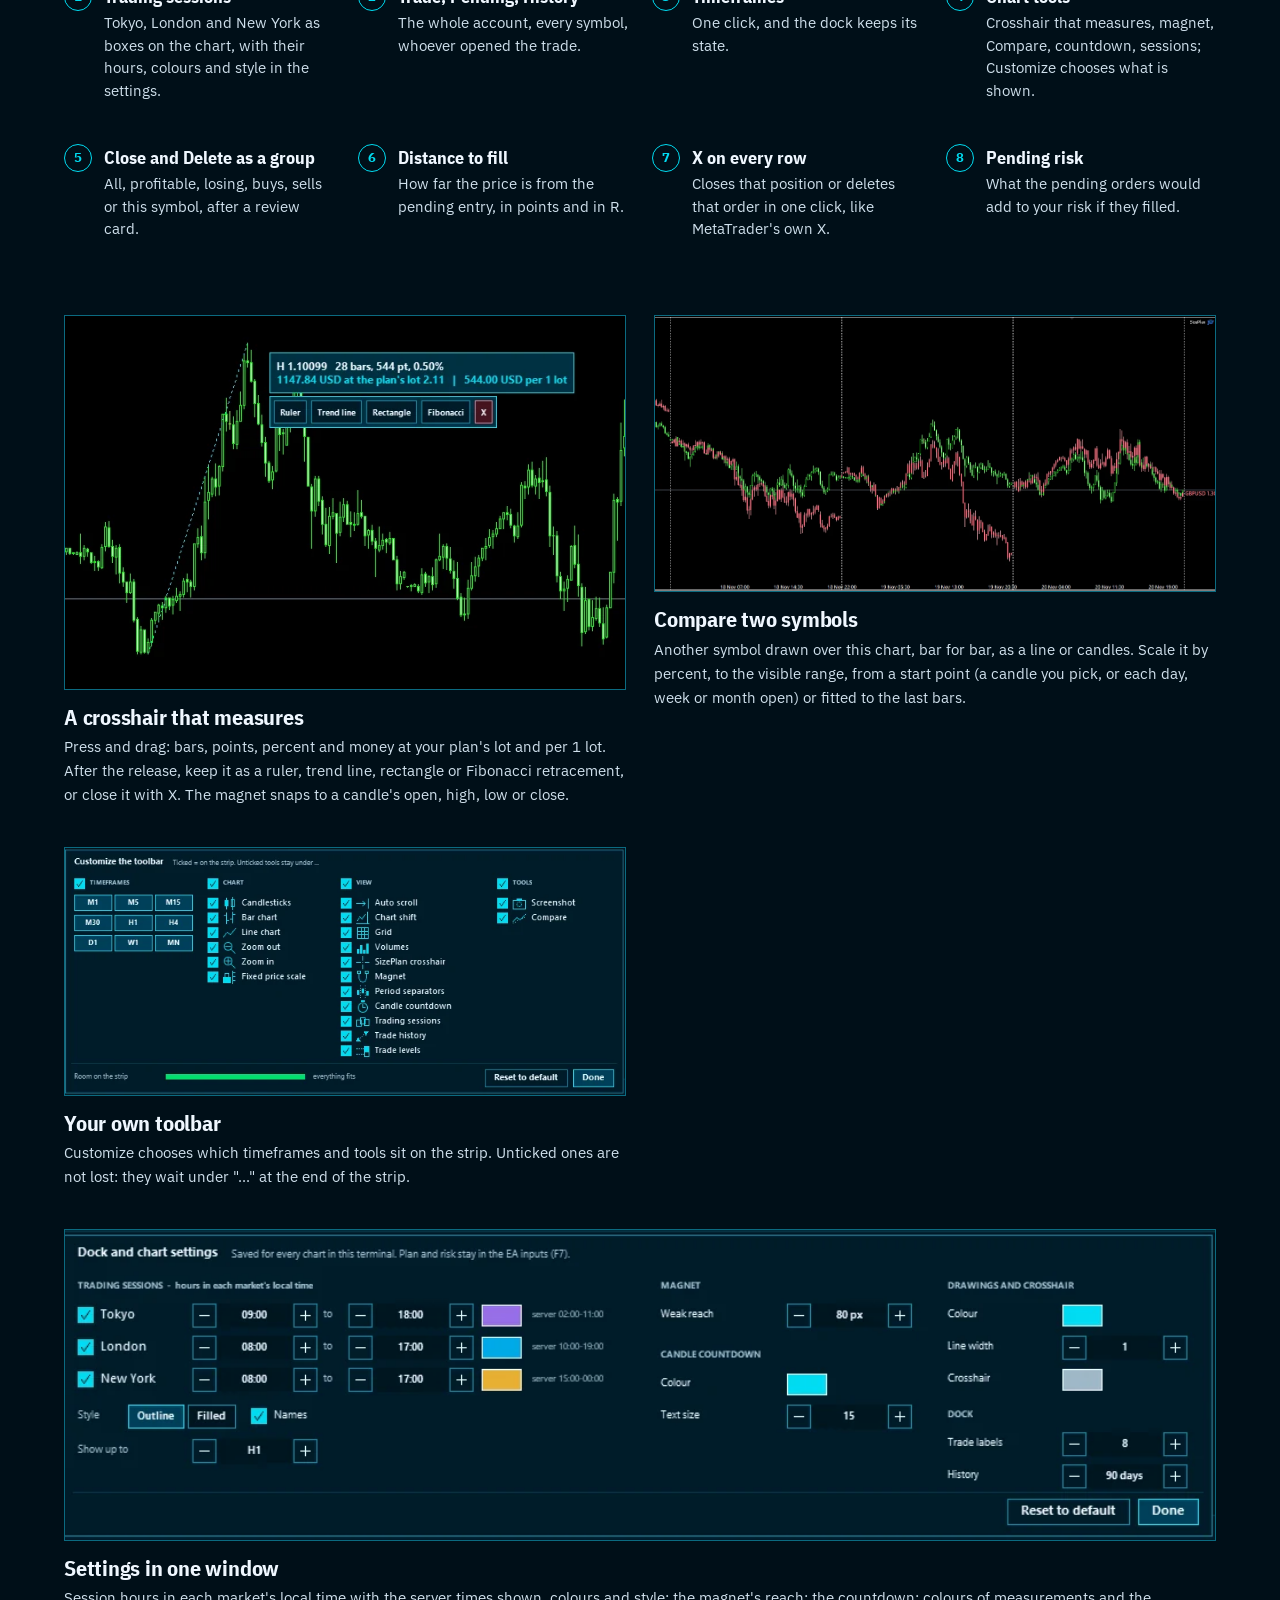
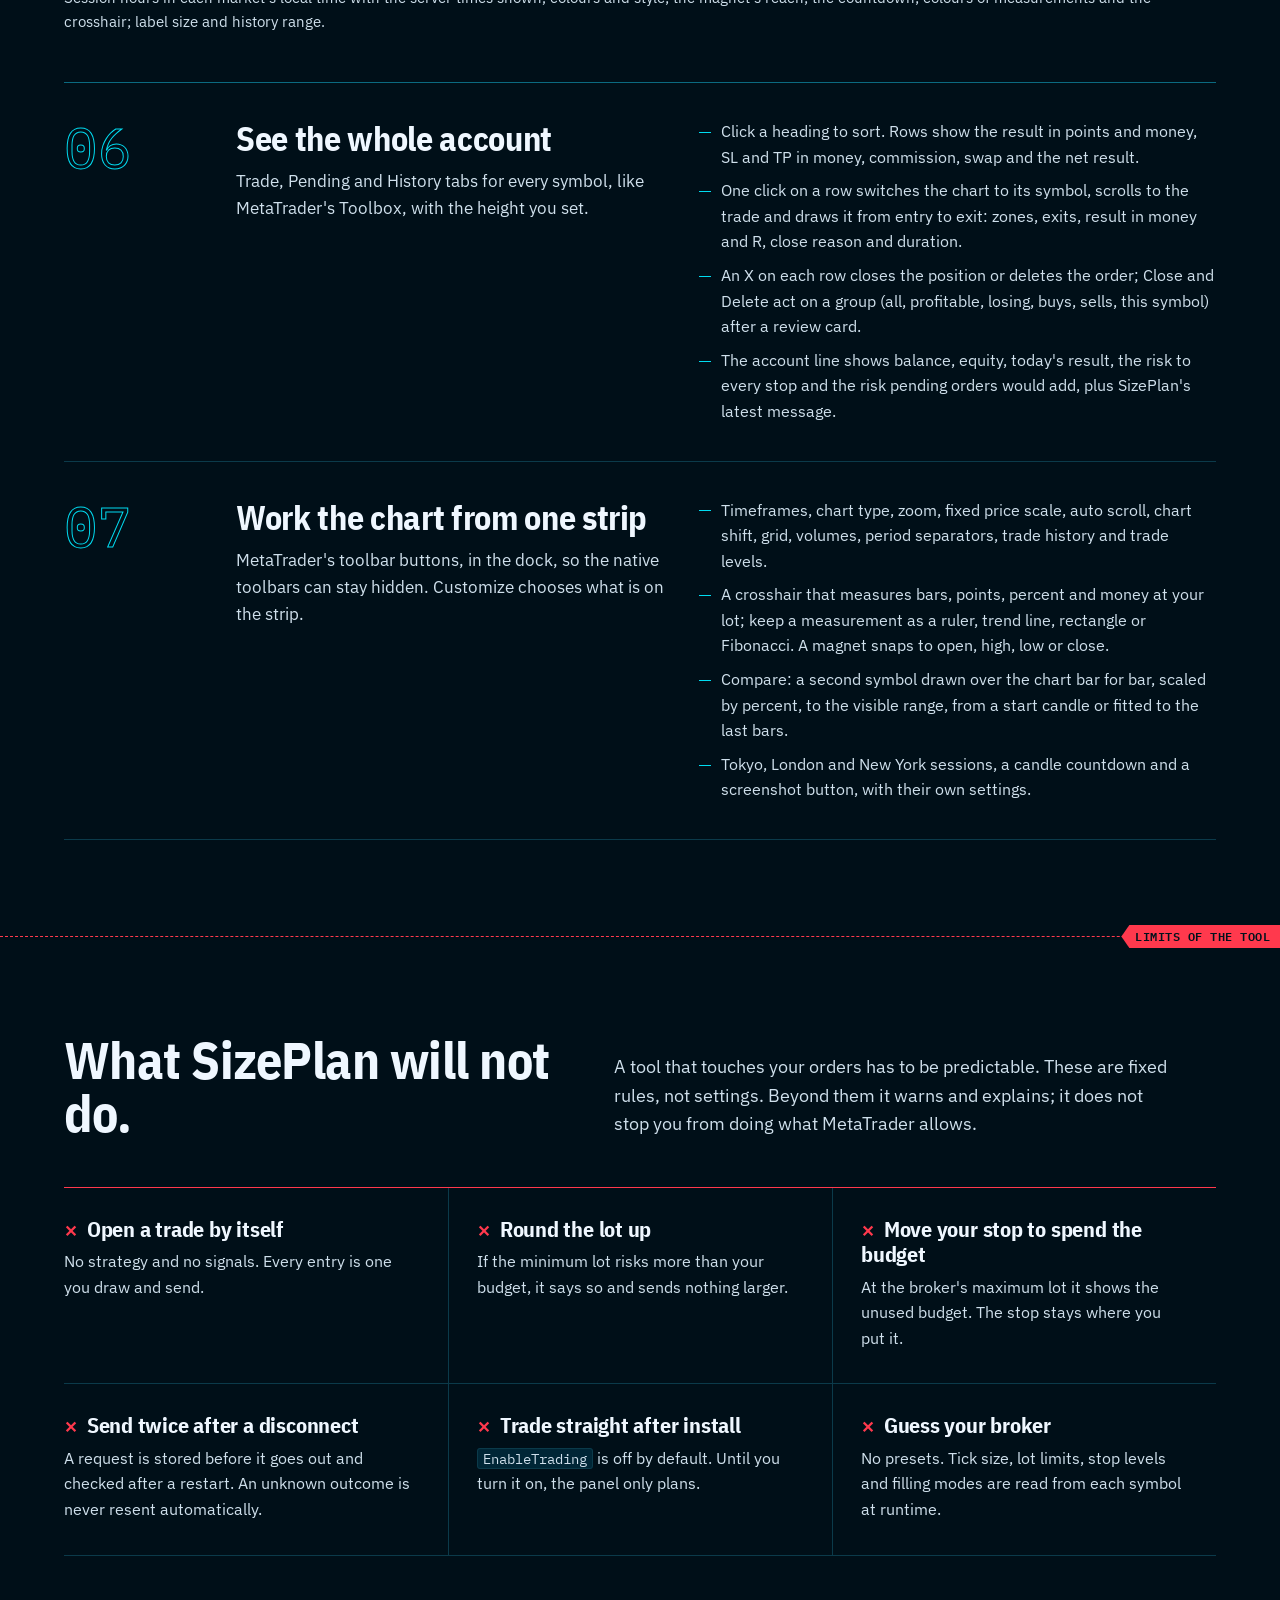
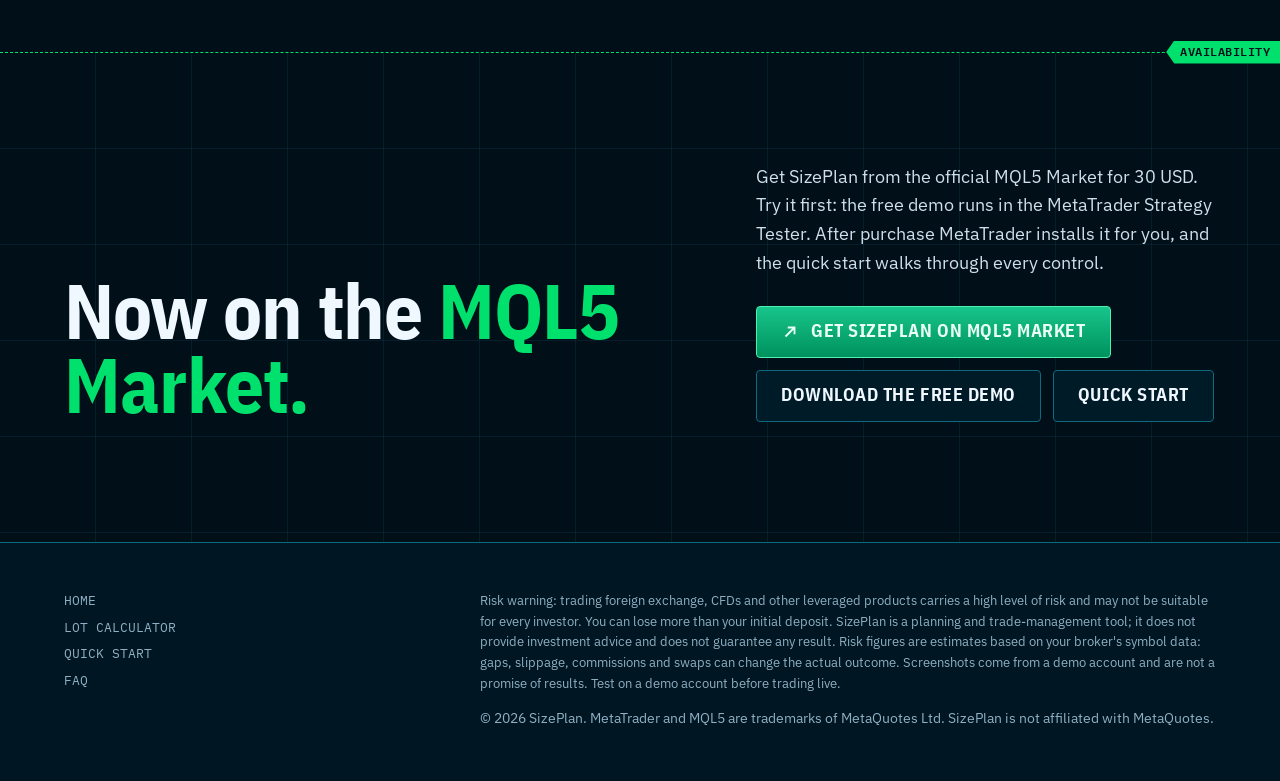
==== commit b600e2dc: "Site for SizePlan 1.02: dock, chart tools and new screenshots The site described build 3.44. Adds th" ====
--- a/index.html
+++ b/index.html
@@ -63,7 +63,7 @@
       "image": "https://sizeplan.com/assets/og-image.png",
       "offers": {
         "@type": "Offer",
-        "price": "99.00",
+        "price": "30.00",
         "priceCurrency": "USD",
         "availability": "https://schema.org/InStock",
         "url": "https://www.mql5.com/en/market/product/198883"
@@ -82,14 +82,24 @@
         "Optional prop-firm style limits: risk per trade, daily loss, max positions, max spread",
         "Open positions drawn on the chart with their live stop and target result",
         "Net break-even that covers commission and negative swap",
-        "Trade history with who closed each trade"
+        "Trade history with who closed each trade",
+        "Plan anchored to the candles: the same plan on every timeframe, zoom and scroll",
+        "Workspace dock under the chart: positions, pending orders and history of the whole account, with costs, sorting and group close",
+        "Chart toolbar in the dock: timeframes, chart type, zoom, sessions, candle countdown and screenshot",
+        "Measuring crosshair with a magnet; keep a measurement as a ruler, trend line, rectangle or Fibonacci",
+        "Compare: a second symbol drawn over the chart, bar for bar",
+        "Trade statistics: win rate, profit factor, expectancy, drawdown and result by symbol"
       ],
       "screenshot": [
         "https://sizeplan.com/assets/shot-panel.webp",
-        "https://sizeplan.com/assets/shot-chart.webp",
-        "https://sizeplan.com/assets/shot-manager.webp"
+        "https://sizeplan.com/assets/shot-plan.webp",
+        "https://sizeplan.com/assets/shot-manager.webp",
+        "https://sizeplan.com/assets/shot-dock-history.webp",
+        "https://sizeplan.com/assets/shot-dock-pending.webp",
+        "https://sizeplan.com/assets/shot-crosshair.webp",
+        "https://sizeplan.com/assets/shot-compare.webp"
       ],
-      "softwareVersion": "3.44"
+      "softwareVersion": "1.02"
     }
   ]
 }
@@ -101,6 +111,7 @@
       <a class="brand" href="/"><img src="/assets/logo.svg" alt="" width="28" height="28"><span>Size<em>Plan</em></span><small>MT5</small></a>
       <nav class="nav" aria-label="Main">
         <a href="/#workflow">How it works</a>
+        <a href="/#dock">Dock</a>
         <a href="/#calculator">Lot calculator</a>
         <a href="/quick-start.html">Quick start</a>
         <a href="/faq.html">FAQ</a>
@@ -154,23 +165,27 @@
       <div class="wrap">
         <div class="section-head">
           <h2>The plan lives on the chart you already use.</h2>
-          <p>No separate window and no lot table. The plan box, the open position and the panel sit on the MetaTrader chart, and every tag shows price, money and distance.</p>
+          <p>No separate window and no lot table. The plan box and the panel sit on the MetaTrader chart, every tag shows price, money and distance, and your open positions and pending orders are drawn there too.</p>
         </div>
         <div class="scroller">
           <figure class="shot">
-            <img src="/assets/shot-chart.webp" width="1994" height="633" loading="lazy" alt="EURUSD M1 chart with the SizePlan panel on the left, a buy plan with take profit plus 1947.68 USD and stop loss minus 994.56 USD, and an open 10.43 lot position drawn with its take profit and a stop already in profit">
-            <span class="pin" style="left:21.6%;top:40%">1</span>
-            <span class="pin" style="left:55.6%;top:12%">2</span>
-            <span class="pin" style="left:55.6%;top:54%">3</span>
-            <span class="pin" style="left:65%;top:22%">4</span>
+            <img src="/assets/shot-plan.webp" width="1704" height="932" loading="lazy" alt="EURUSD M5 chart with the SizePlan panel on the left and a buy plan: the button reads BUY STOP 0.21, risk 0.10% of equity, take profit 1.09787 at plus 25.83 USD and 129 points, entry 1.09658 with 0.21 lot, stop loss 1.09615 at minus 10.29 USD and 43 points">
+            <span class="pin" style="left:13.6%;top:12.9%">1</span>
+            <span class="pin" style="left:24.6%;top:18.8%">2</span>
+            <span class="pin" style="left:30.5%;top:41.3%">3</span>
+            <span class="pin" style="left:49.2%;top:67.3%">4</span>
+            <span class="pin" style="left:30.5%;top:76.9%">5</span>
+            <span class="pin" style="left:78.2%;top:55%">6</span>
           </figure>
         </div>
-        <p class="caption">EURUSD M1, demo account, SizePlan 3.44. On a narrow screen, scroll the picture sideways.</p>
+        <p class="caption">EURUSD M5, demo account, SizePlan 1.02. On a narrow screen, scroll the picture sideways.</p>
         <ol class="legend band-legend">
-          <li><b>The panel</b>Risk, reward/risk, the three levels and the order button, docked on the chart.</li>
-          <li><b>The plan</b>Drag the box, its TP and SL tags or the entry line. Each tag shows price, money and points.</li>
-          <li><b>Entry and lot</b>The entry tag carries the volume. A fixed entry becomes a limit or stop order; a plan that follows the price goes at market.</li>
-          <li><b>The open position</b>A filled trade is drawn with its live stop and target. Here the stop is already past entry: +62.58 USD locked.</li>
+          <li><b>What one click sends</b>The entry is above the price, so the button reads BUY STOP 0.21: the order type and the lot.</li>
+          <li><b>Your risk, in money</b>0.10% of equity is a 10.35 USD budget; the lot is sized so the stop loses no more.</li>
+          <li><b>Take profit</b>Price, gain in money and distance in points, updated while you drag.</li>
+          <li><b>Entry and lot</b>The entry tag carries the volume; its arrows flip the plan to the other side. Drag the middle to move the whole plan.</li>
+          <li><b>Stop loss</b>Price, loss in money and points. Click a label to lock that price.</li>
+          <li><b>Anchored to the candles</b>The box sits on these candles: change the timeframe, zoom or scroll and it is the same plan at that chart's scale.</li>
         </ol>
       </div>
     </section>
@@ -233,6 +248,7 @@
             <ul>
               <li>Lock the reward/risk ratio, or lock one price with a click on its label.</li>
               <li>MARKET PRICE keeps the plan on the live price until you move it.</li>
+              <li>The plan is anchored to the candles like a drawing: change the timeframe, zoom or scroll and you see the same plan at that chart's scale.</li>
               <li>Up to five targets; each earlier one closes its share of the position.</li>
               <li>Lines trigger where you see them: on a Bid chart the Ask-side levels are shifted by the spread when the order is sent.</li>
             </ul>
@@ -261,8 +277,10 @@
             <ul>
               <li>SL, TP and pending entry editable with steppers.</li>
               <li>Partial or full close, cancel pending orders.</li>
-              <li>History for 7, 30 or 90 days, with who closed each trade.</li>
-              <li>Open positions drawn on the chart; the eye in the header hides them.</li>
+              <li>History for 7, 30 or 90 days, with who closed each trade and your own notes.</li>
+              <li>Statistics: net result, win rate, profit factor, expectancy, drawdown and result by symbol.</li>
+              <li>Positions and pending orders drawn on the chart, pending ones dashed; the eye in the header hides them.</li>
+              <li>An order beyond the visible prices gets a chip at the chart edge; one click opens it.</li>
             </ul>
           </div>
           <div class="index-row">
@@ -312,6 +330,110 @@
       </div>
     </section>
 
+    <div class="level"><span class="tag">Workspace dock</span></div>
+
+    <section id="dock" class="wide-shot">
+      <div class="wrap">
+        <div class="section-head">
+          <h2>The terminal under your chart.</h2>
+          <p>An optional dock at the bottom or top of the chart, switched on from the panel header. It lists the whole account, draws any trade on the chart with one click and carries MetaTrader's chart tools. The panel's own buttons keep working as before.</p>
+        </div>
+        <div class="scroller">
+          <figure class="shot">
+            <img src="/assets/shot-dock-history.webp" width="1789" height="929" loading="lazy" alt="SizePlan dock under a EURUSD M1 chart: the History tab with costs and net results, one closed trade selected and drawn on the chart with its header (BUY 2.00, +170.00 USD, +1.7 R, closed at SL, 28 minutes), the time the buy limit was placed, the stop moved into profit, and the account line">
+            <span class="pin" style="left:25.4%;top:28%">1</span>
+            <span class="pin" style="left:25.2%;top:56.7%">2</span>
+            <span class="pin" style="left:32.3%;top:42.7%">3</span>
+            <span class="pin" style="left:1.2%;top:86.7%">4</span>
+            <span class="pin" style="left:45.5%;top:79.3%">5</span>
+            <span class="pin" style="left:55.9%;top:76.4%">6</span>
+            <span class="pin" style="left:31.3%;top:98.2%">7</span>
+          </figure>
+        </div>
+        <p class="caption">History tab with one trade drawn, EURUSD M1, demo account, SizePlan 1.02. On a narrow screen, scroll the picture sideways.</p>
+        <ol class="legend band-legend">
+          <li><b>The trade, summed up</b>Side and volume, result in money and in R, how it closed and how long it lasted.</li>
+          <li><b>When the order was placed</b>A trade opened by a limit or stop order shows when that order went in and how long it waited.</li>
+          <li><b>What happened on the way</b>Entry, the stop moved into profit, the exit and the zones, at their real times and prices.</li>
+          <li><b>One click on a row</b>The chart switches to the symbol, scrolls to the trade and draws it. A second click hides it.</li>
+          <li><b>Columns that sort</b>Points, commission, swap and the net result of every trade; click a heading to sort.</li>
+          <li><b>MetaTrader's toolbar, in the dock</b>Timeframes, chart type, zoom, scale, grid, volumes, crosshair, magnet, sessions, screenshot.</li>
+          <li><b>The account line</b>Balance, equity, today's result, the risk to every stop and the risk pending orders would add.</li>
+        </ol>
+
+        <div class="scroller">
+          <figure class="shot">
+            <img src="/assets/shot-dock-pending.webp" width="1784" height="930" loading="lazy" alt="SizePlan dock on a EURUSD M15 chart with Tokyo, London and New York sessions drawn as boxes: the Pending tab with a sell limit, its stop and target in money, reward to risk 2.8 and the distance to fill, the Delete group menu, the X that deletes the order and the account line with the pending risk">
+            <span class="pin" style="left:66.9%;top:24.8%">1</span>
+            <span class="pin" style="left:4.8%;top:76.2%">2</span>
+            <span class="pin" style="left:32%;top:76.2%">3</span>
+            <span class="pin" style="left:59.4%;top:76.2%">4</span>
+            <span class="pin" style="left:79.5%;top:72.4%">5</span>
+            <span class="pin" style="left:52.7%;top:81.8%">6</span>
+            <span class="pin" style="left:91.5%;top:81.8%">7</span>
+            <span class="pin" style="left:34.6%;top:94.6%">8</span>
+          </figure>
+        </div>
+        <p class="caption">Pending tab and trading sessions, EURUSD M15, demo account, SizePlan 1.02.</p>
+        <ol class="legend band-legend">
+          <li><b>Trading sessions</b>Tokyo, London and New York as boxes on the chart, with their hours, colours and style in the settings.</li>
+          <li><b>Trade, Pending, History</b>The whole account, every symbol, whoever opened the trade.</li>
+          <li><b>Timeframes</b>One click, and the dock keeps its state.</li>
+          <li><b>Chart tools</b>Crosshair that measures, magnet, Compare, countdown, sessions; Customize chooses what is shown.</li>
+          <li><b>Close and Delete as a group</b>All, profitable, losing, buys, sells or this symbol, after a review card.</li>
+          <li><b>Distance to fill</b>How far the price is from the pending entry, in points and in R.</li>
+          <li><b>X on every row</b>Closes that position or deletes that order in one click, like MetaTrader's own X.</li>
+          <li><b>Pending risk</b>What the pending orders would add to your risk if they filled.</li>
+        </ol>
+
+        <div class="gallery">
+          <div>
+            <figure class="shot"><img src="/assets/shot-crosshair.webp" width="630" height="420" loading="lazy" alt="SizePlan crosshair measurement on EURUSD M15 from a low to the high at 1.10099: 28 bars, 544 points, 0.50%, 1147.84 USD at the plan's 2.11 lot and 544.00 USD per lot, with Ruler, Trend line, Rectangle and Fibonacci buttons"></figure>
+            <h3>A crosshair that measures</h3>
+            <p>Press and drag: bars, points, percent and money at your plan's lot and per 1 lot. After the release, keep it as a ruler, trend line, rectangle or Fibonacci retracement, or close it with X. The magnet snaps to a candle's open, high, low or close.</p>
+          </div>
+          <div>
+            <figure class="shot"><img src="/assets/shot-compare.webp" width="1255" height="618" loading="lazy" alt="SizePlan Compare on EURUSD M15: GBPUSD drawn over the chart as red candles, scaled from each day open, with its price label next to the last bar"></figure>
+            <h3>Compare two symbols</h3>
+            <p>Another symbol drawn over this chart, bar for bar, as a line or candles. Scale it by percent, to the visible range, from a start point (a candle you pick, or each day, week or month open) or fitted to the last bars.</p>
+          </div>
+          <div>
+            <figure class="shot"><img src="/assets/shot-customize.webp" width="723" height="318" loading="lazy" alt="The dock's Customize window: ticked timeframes, chart, view and tools buttons and a bar showing that everything fits on the strip"></figure>
+            <h3>Your own toolbar</h3>
+            <p>Customize chooses which timeframes and tools sit on the strip. Unticked ones are not lost: they wait under "..." at the end of the strip.</p>
+          </div>
+          <div class="span">
+            <figure class="shot"><img src="/assets/shot-dock-settings.webp" width="1002" height="270" loading="lazy" alt="Dock and chart settings: Tokyo, London and New York session hours and colours, outline or filled boxes, the magnet's reach, the candle countdown, drawing colours, trade label size and the history range"></figure>
+            <h3>Settings in one window</h3>
+            <p>Session hours in each market's local time with the server times shown, colours and style; the magnet's reach; the countdown; colours of measurements and the crosshair; label size and history range.</p>
+          </div>
+        </div>
+
+        <div class="index">
+          <div class="index-row">
+            <div class="no">06</div>
+            <div><h3>See the whole account</h3><p>Trade, Pending and History tabs for every symbol, like MetaTrader's Toolbox, with the height you set.</p></div>
+            <ul>
+              <li>Click a heading to sort. Rows show the result in points and money, SL and TP in money, commission, swap and the net result.</li>
+              <li>One click on a row switches the chart to its symbol, scrolls to the trade and draws it from entry to exit: zones, exits, result in money and R, close reason and duration.</li>
+              <li>An X on each row closes the position or deletes the order; Close and Delete act on a group (all, profitable, losing, buys, sells, this symbol) after a review card.</li>
+              <li>The account line shows balance, equity, today's result, the risk to every stop and the risk pending orders would add, plus SizePlan's latest message.</li>
+            </ul>
+          </div>
+          <div class="index-row">
+            <div class="no">07</div>
+            <div><h3>Work the chart from one strip</h3><p>MetaTrader's toolbar buttons, in the dock, so the native toolbars can stay hidden. Customize chooses what is on the strip.</p></div>
+            <ul>
+              <li>Timeframes, chart type, zoom, fixed price scale, auto scroll, chart shift, grid, volumes, period separators, trade history and trade levels.</li>
+              <li>A crosshair that measures bars, points, percent and money at your lot; keep a measurement as a ruler, trend line, rectangle or Fibonacci. A magnet snaps to open, high, low or close.</li>
+              <li>Compare: a second symbol drawn over the chart bar for bar, scaled by percent, to the visible range, from a start candle or fitted to the last bars.</li>
+              <li>Tokyo, London and New York sessions, a candle countdown and a screenshot button, with their own settings.</li>
+            </ul>
+          </div>
+        </div>
+      </div>
+    </section>
+
     <div class="level red"><span class="tag">Limits of the tool</span></div>
 
     <section id="limits">
@@ -337,7 +459,7 @@
       <div class="wrap">
         <h2>Now on the <span class="hl">MQL5 Market.</span></h2>
         <div>
-          <p>Get SizePlan from the official MQL5 Market: buy it for 99 USD or rent it for 30 USD a month. Try it first: the free demo runs in the MetaTrader Strategy Tester. After purchase MetaTrader installs it for you, and the quick start walks through every control.</p>
+          <p>Get SizePlan from the official MQL5 Market for 30 USD. Try it first: the free demo runs in the MetaTrader Strategy Tester. After purchase MetaTrader installs it for you, and the quick start walks through every control.</p>
           <div class="actions">
             <a class="btn btn-buy" href="https://www.mql5.com/en/market/product/198883" target="_blank" rel="noopener"><svg viewBox="0 0 24 24" fill="none" stroke="currentColor" stroke-width="2.4" aria-hidden="true"><path d="M6 18 18 6M9 6h9v9"/></svg>Get SizePlan on MQL5 Market</a>
             <a class="btn" href="https://www.mql5.com/en/market/product/198883" target="_blank" rel="noopener">Download the free demo</a>
--- a/assets/style.css
+++ b/assets/style.css
@@ -219,6 +219,11 @@
 .scroller { overflow-x: auto; -webkit-overflow-scrolling: touch; }
 .wide-shot .scroller .shot { min-width: 880px; }
 .band-legend { display: grid; grid-template-columns: repeat(4, 1fr); gap: 24px; margin-top: 32px; }
+/* Smaller screenshots side by side, each with a title and a caption. */
+.gallery { display: grid; grid-template-columns: repeat(2, minmax(0, 1fr)); gap: 40px 28px; margin: 56px 0 48px; }
+.gallery h3 { font-size: 22px; margin: 14px 0 6px; }
+.gallery p { margin: 0; color: var(--soft); font-size: 15px; }
+.gallery .span { grid-column: 1 / -1; }
 
 /* Ledger calculator */
 .ledger-grid { display: grid; grid-template-columns: 5fr 6fr; border: 1px solid var(--edge-strong); background: var(--bg-2); }
@@ -379,6 +384,7 @@
   .index-row { grid-template-columns: 1fr; gap: 12px; }
   .index-row .no { font-size: 40px; }
   .wont { grid-template-columns: 1fr; }
+  .gallery { grid-template-columns: 1fr; }
   .wont div, .wont div:not(:nth-child(3n+1)) { padding: 22px 0; border-left: 0; }
   .toc { position: static; }
 }
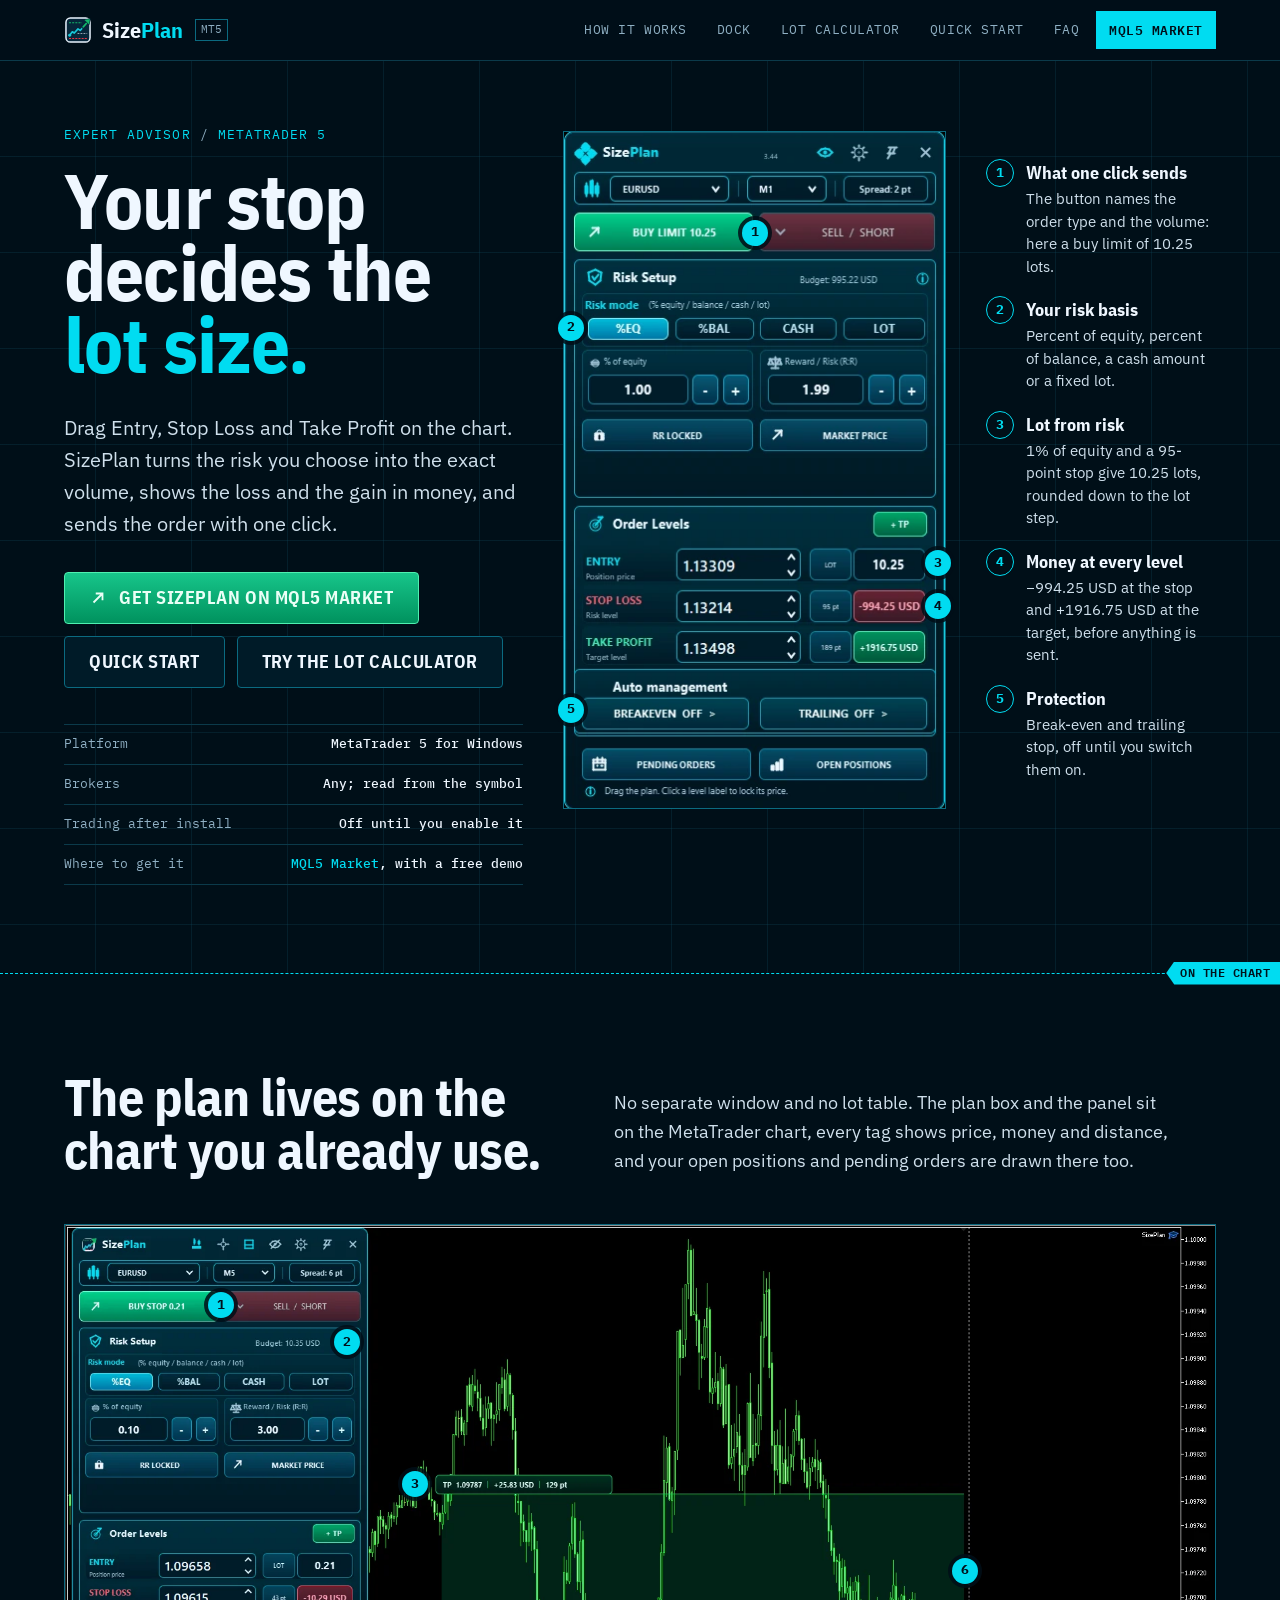
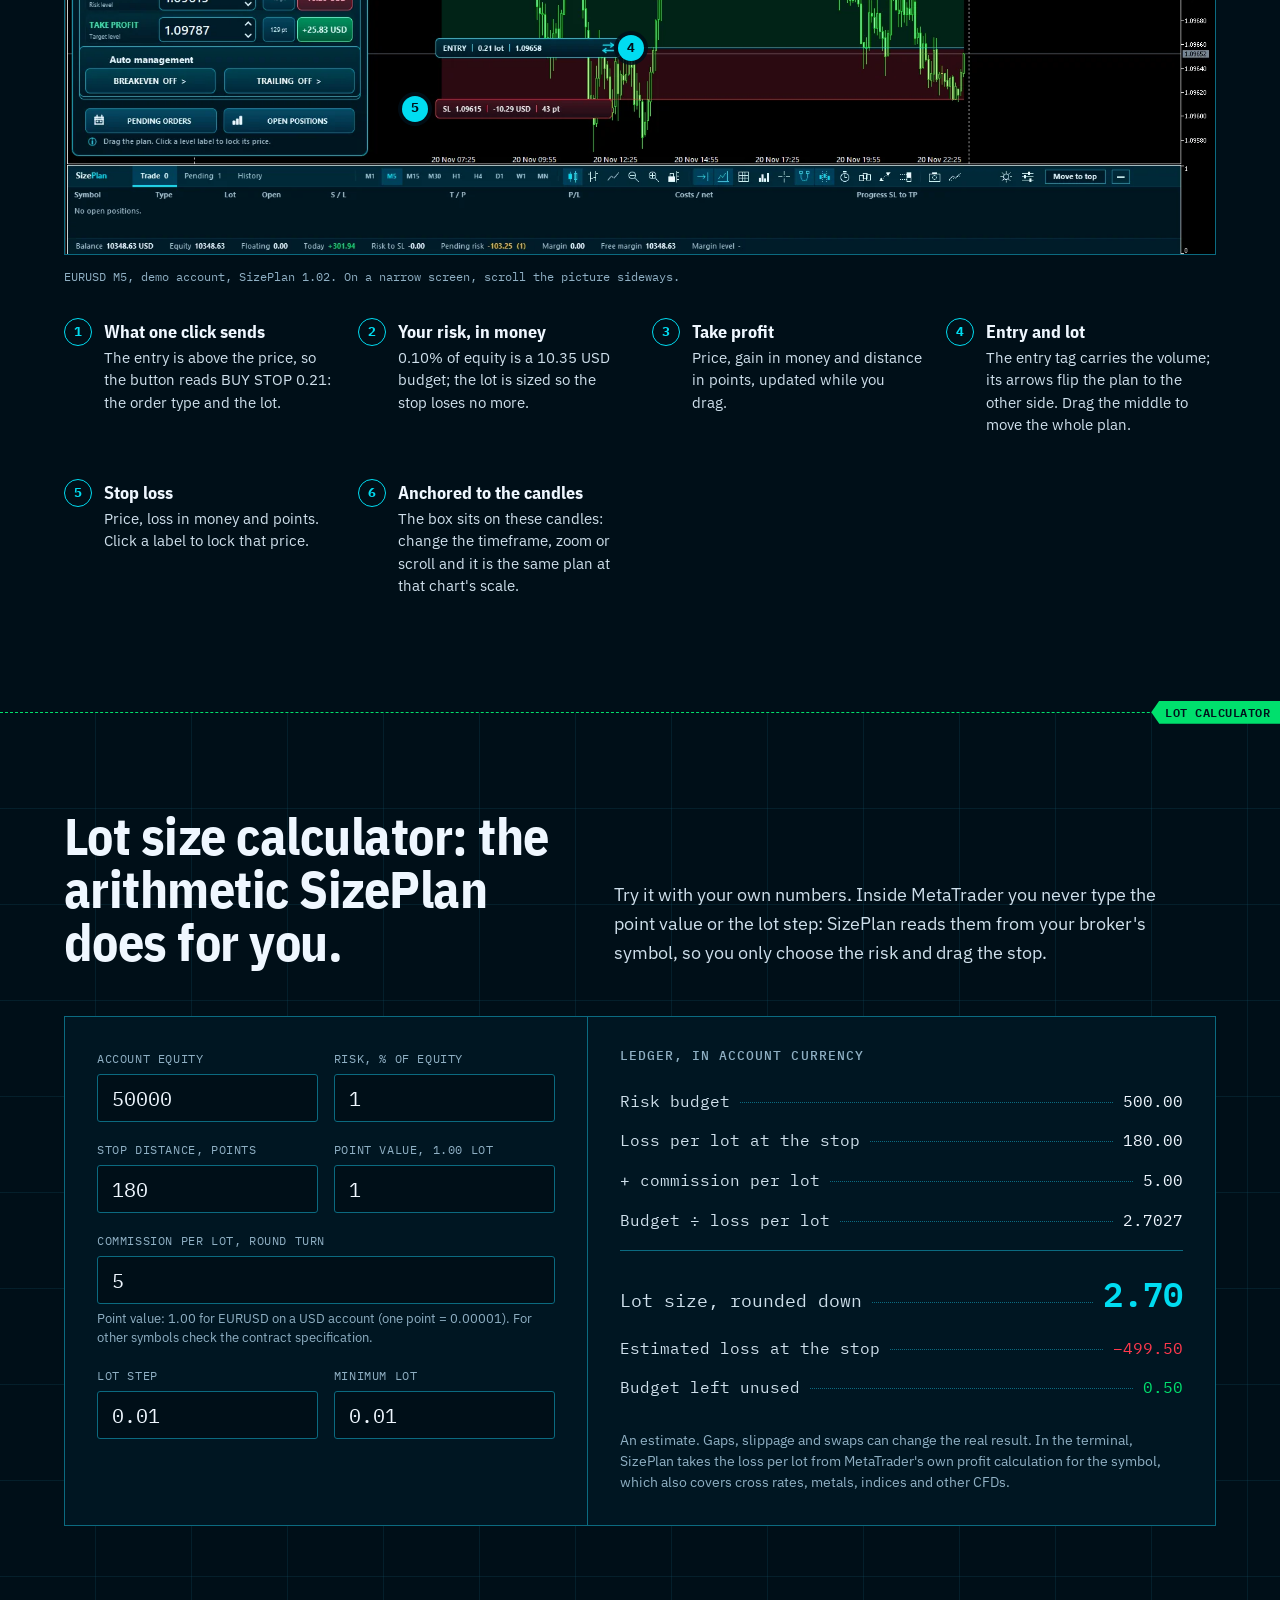
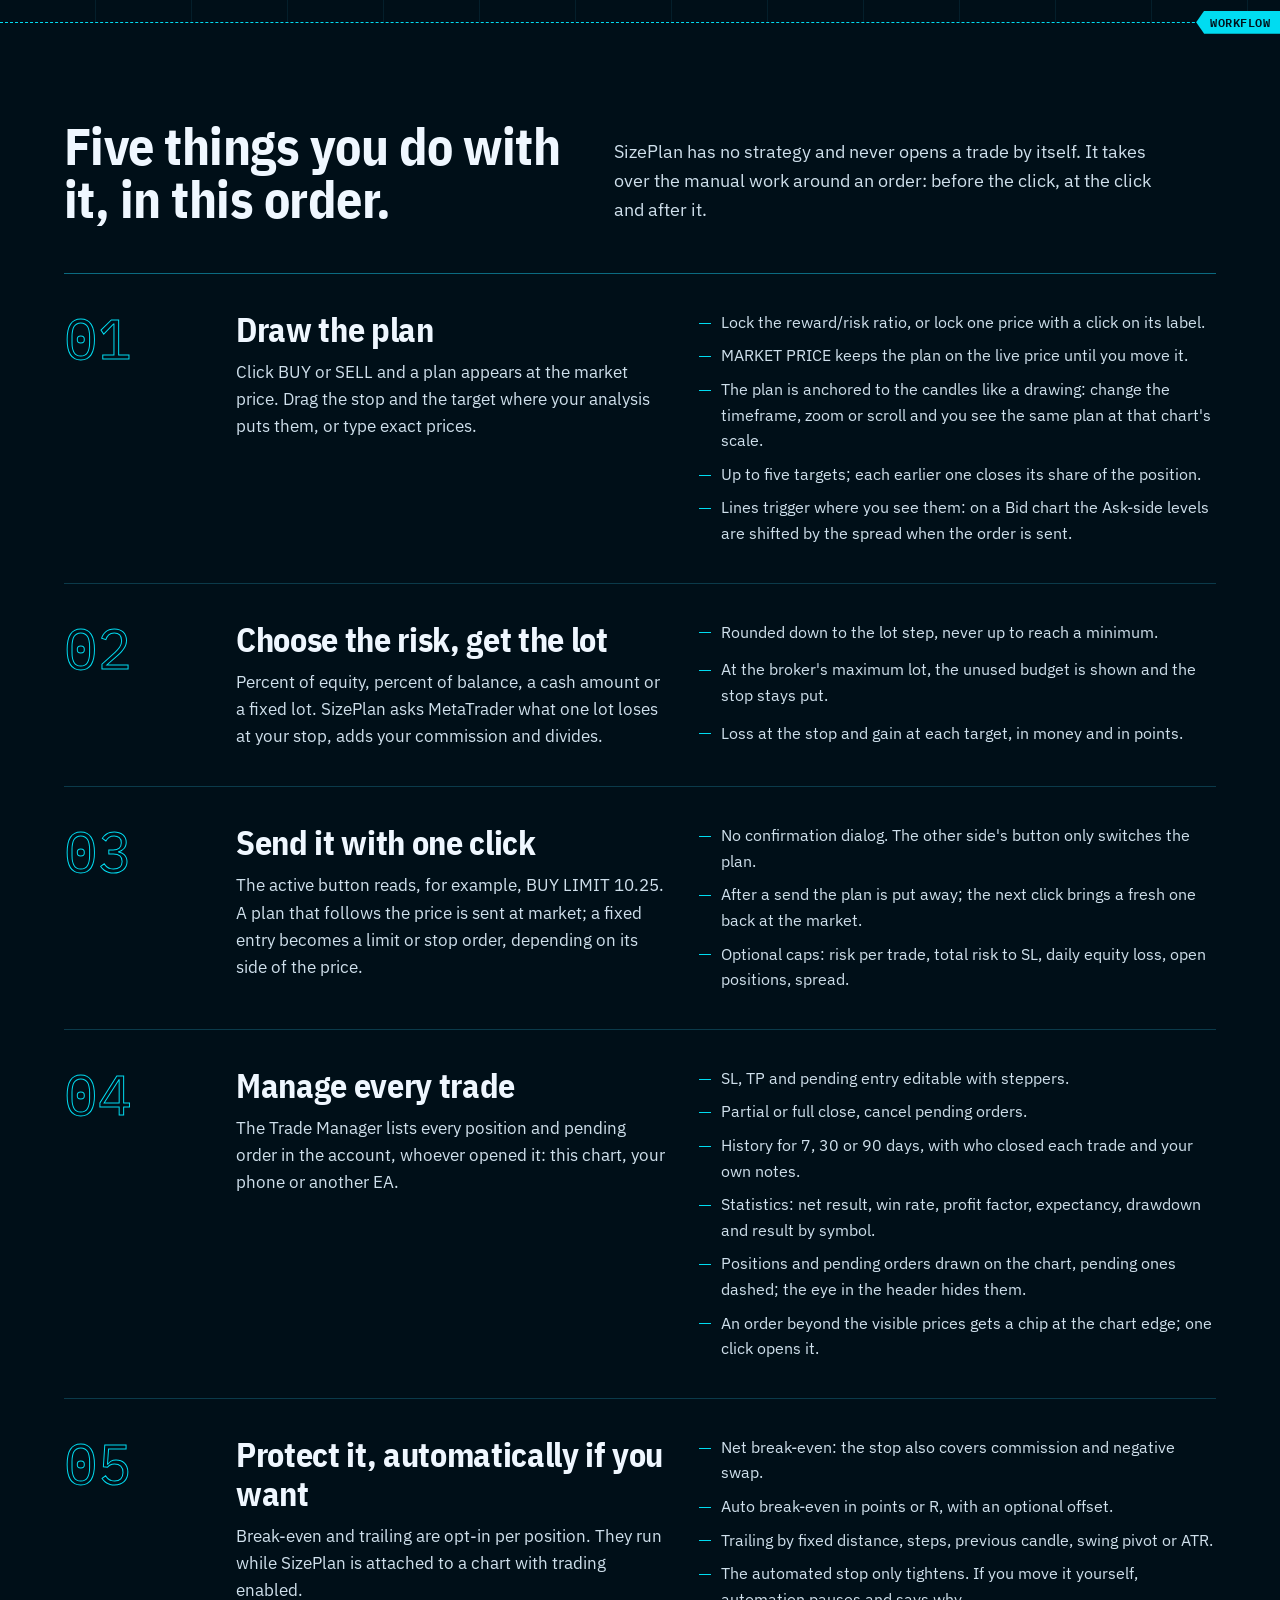
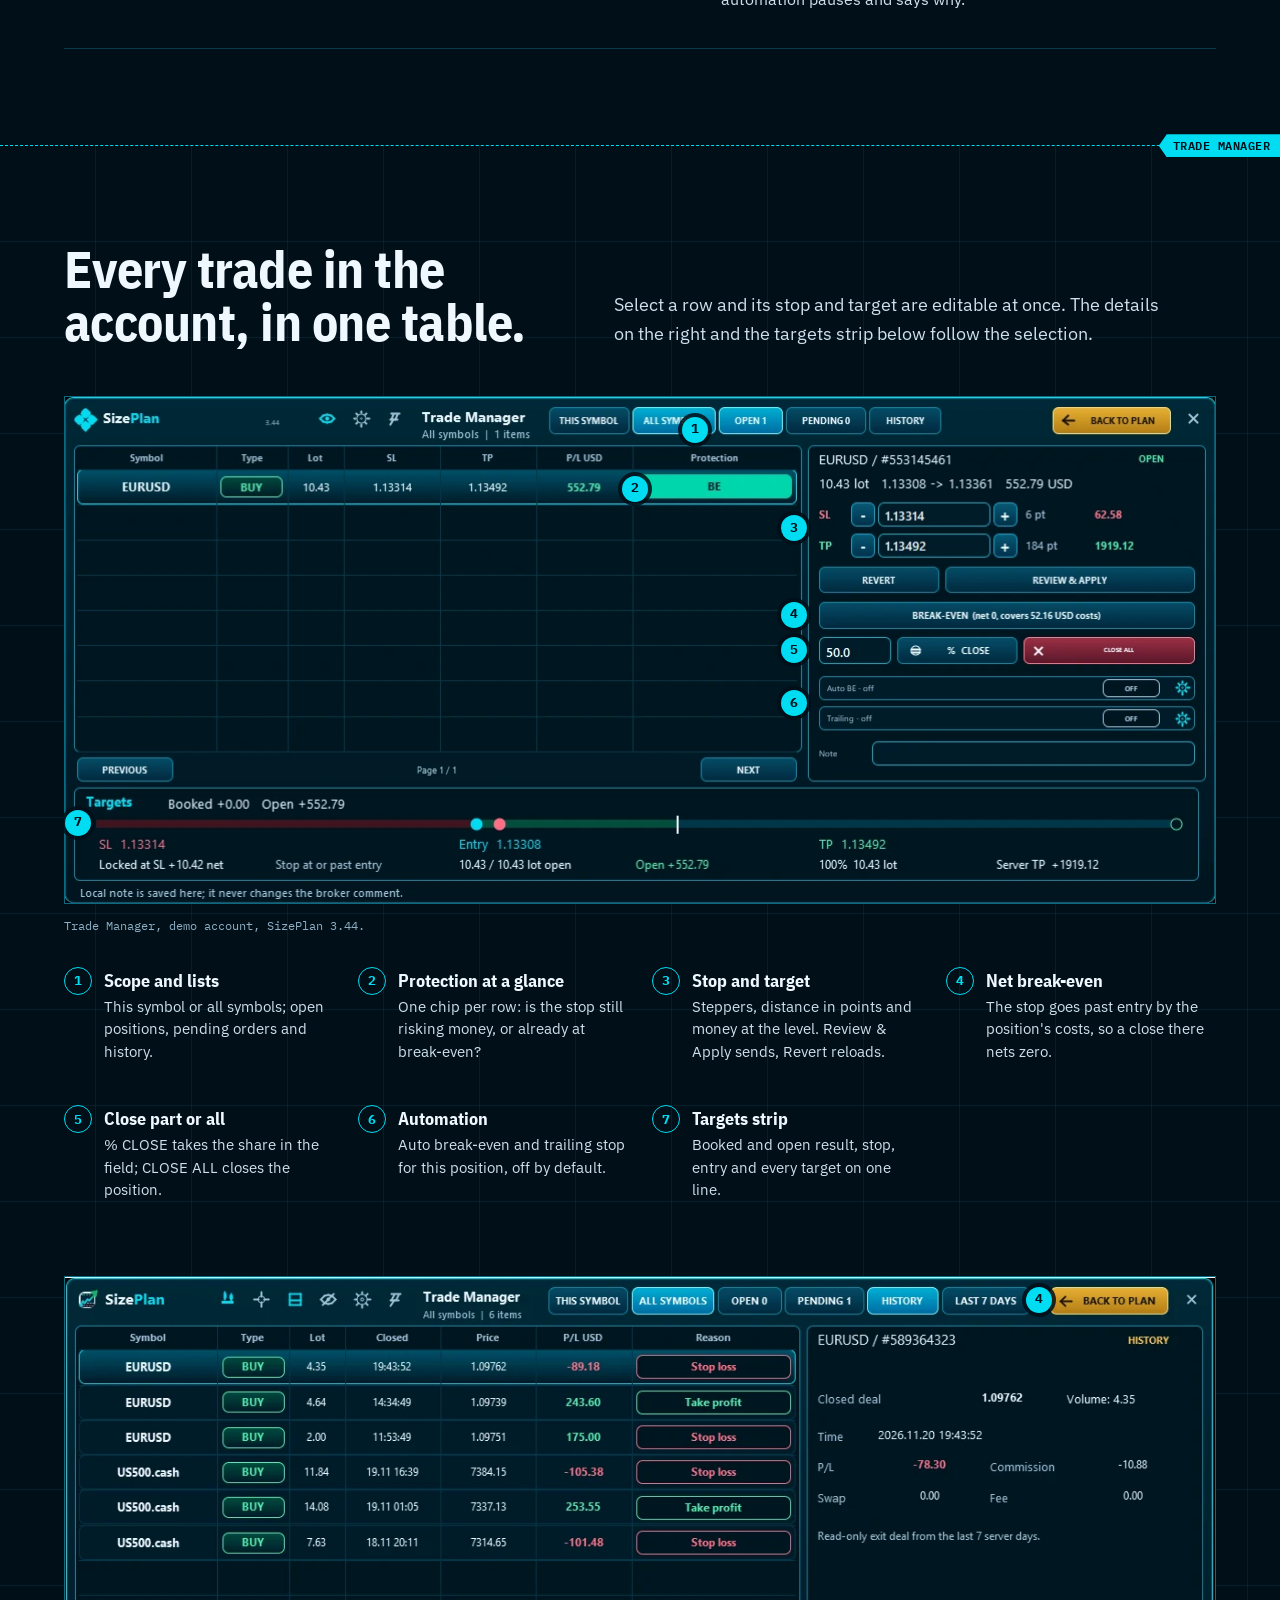
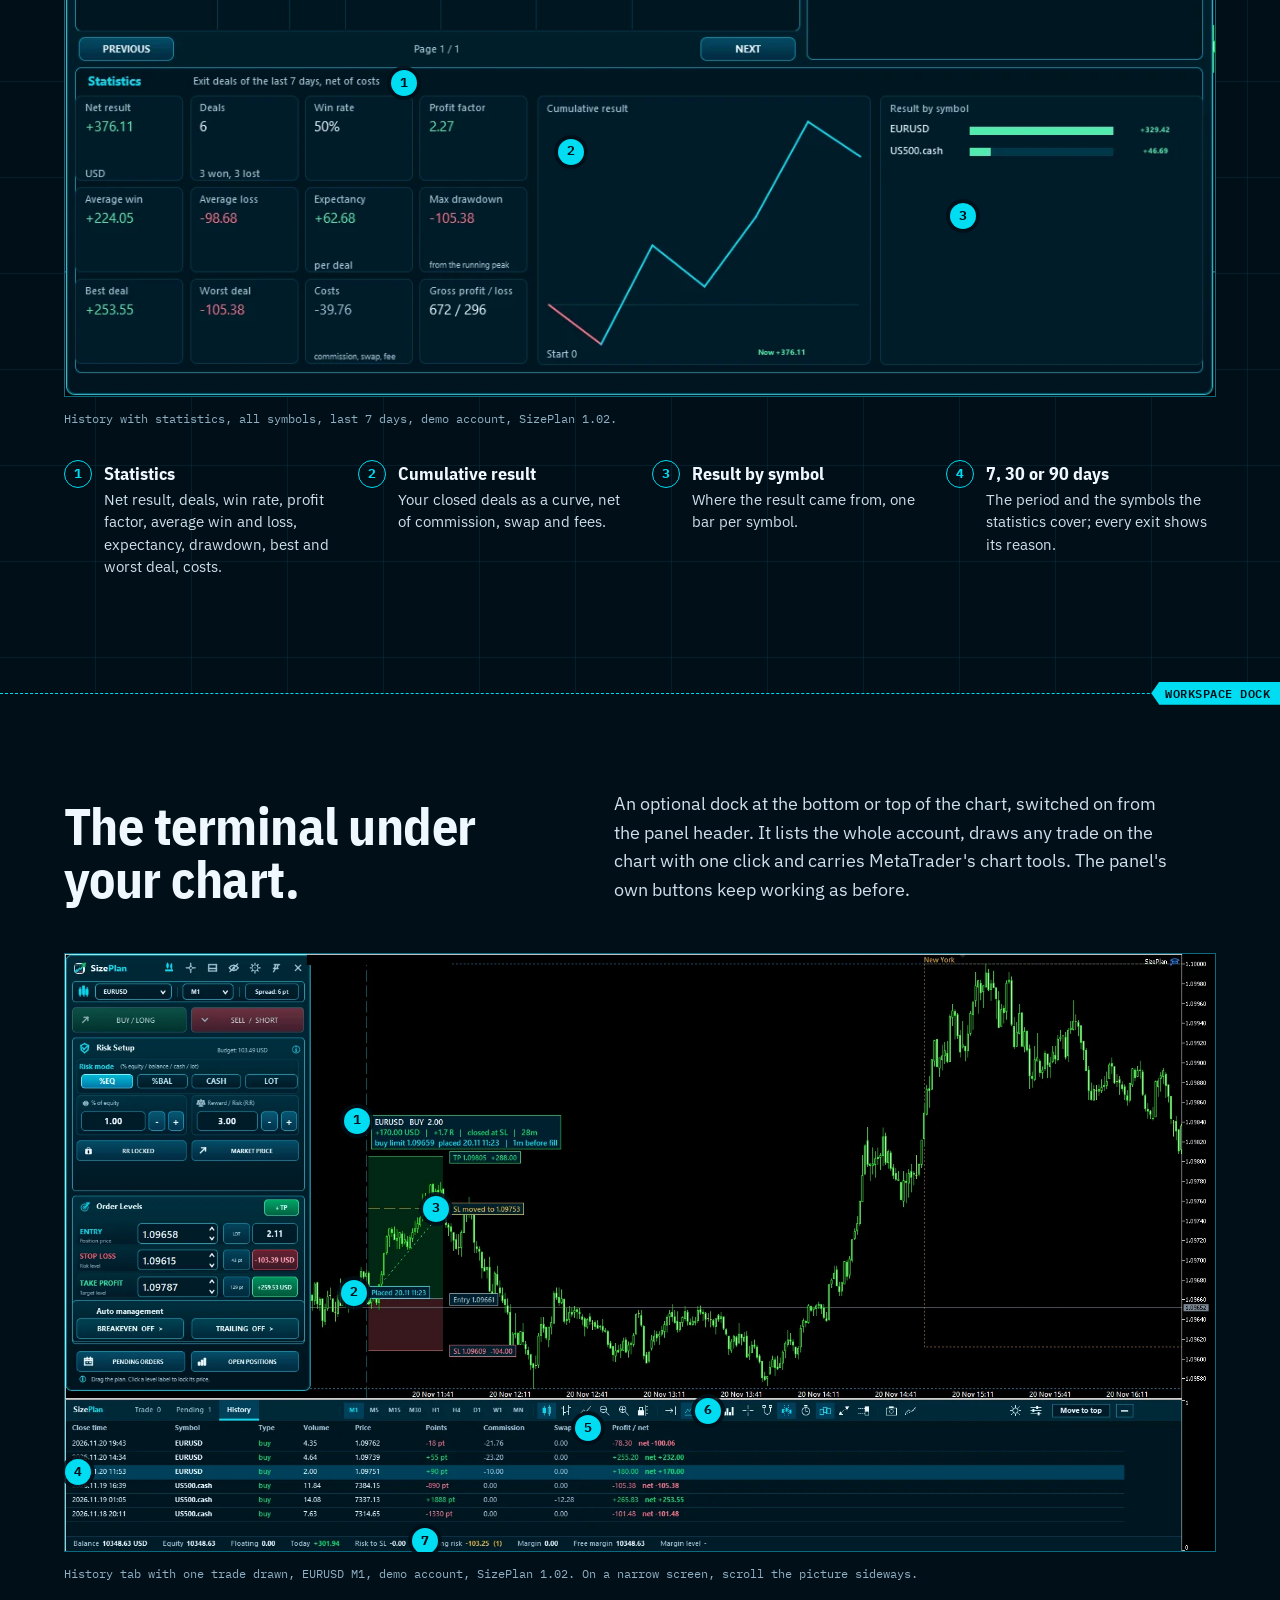
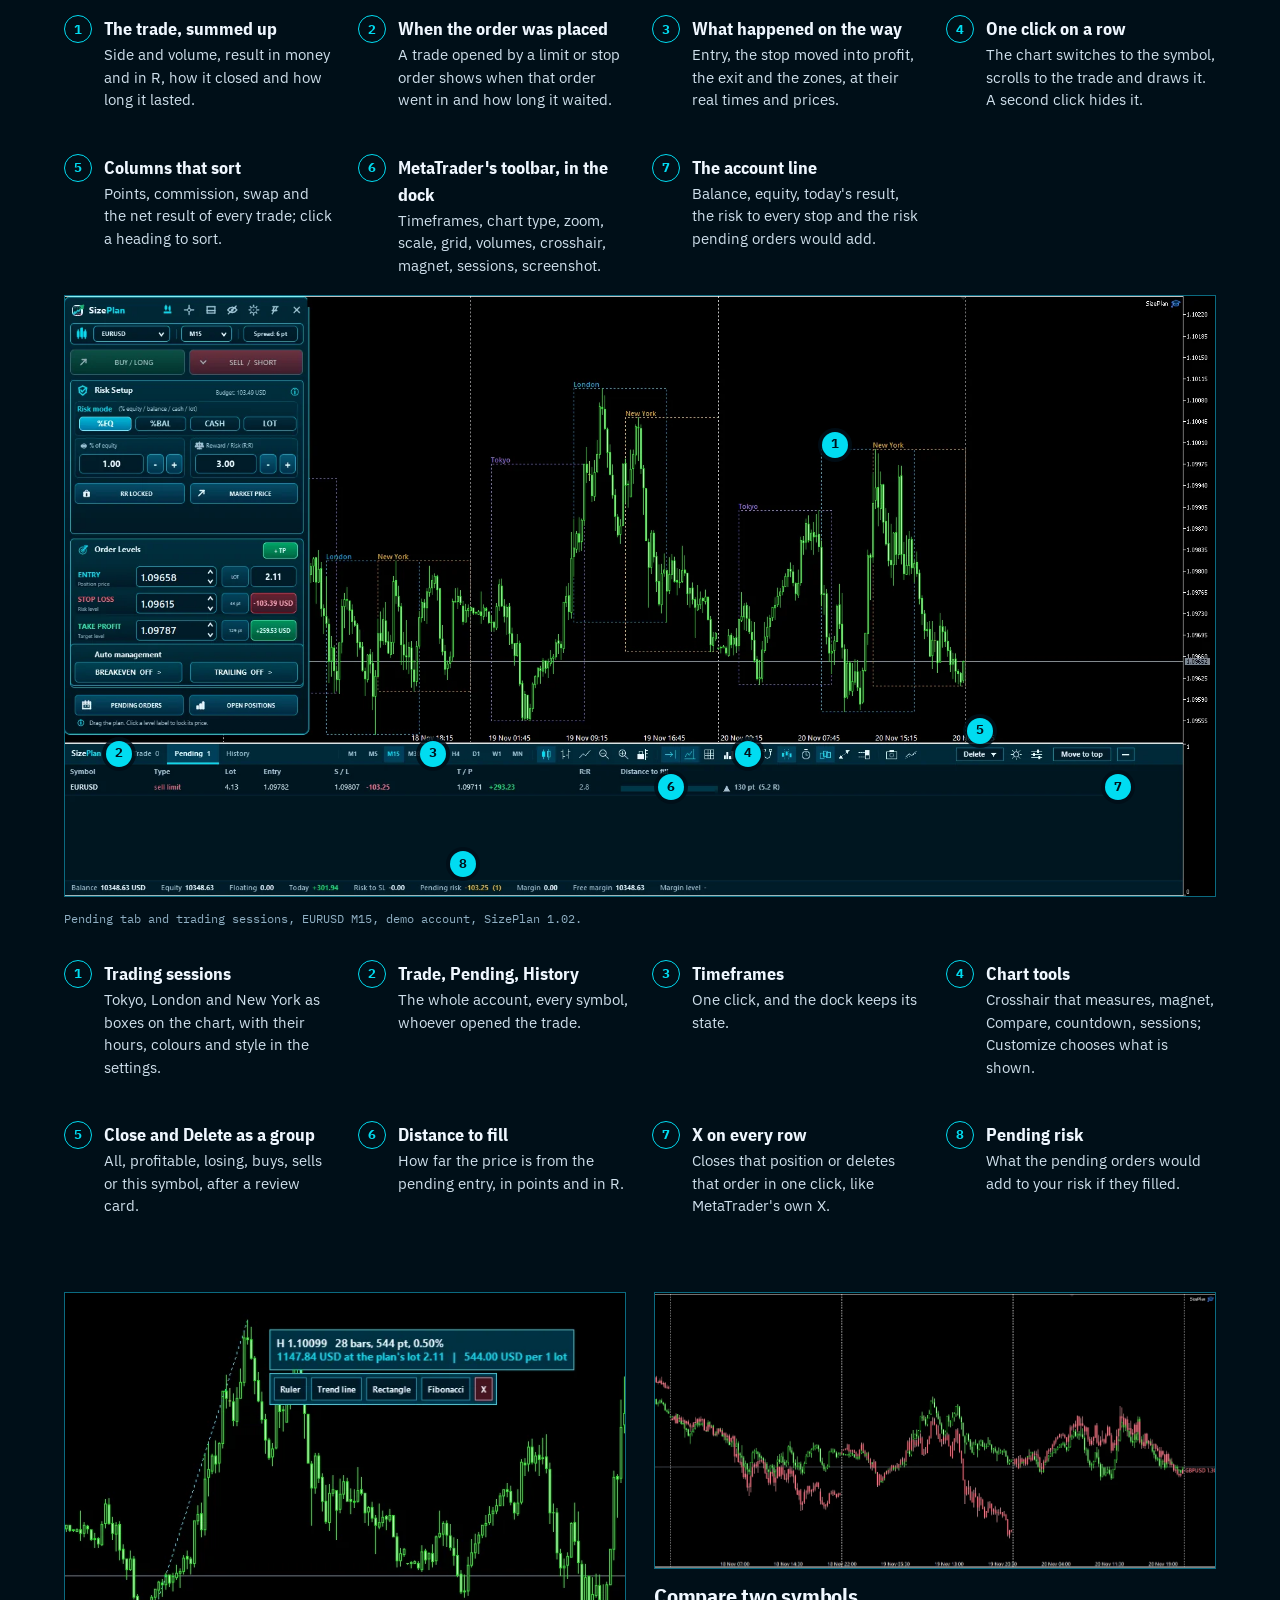
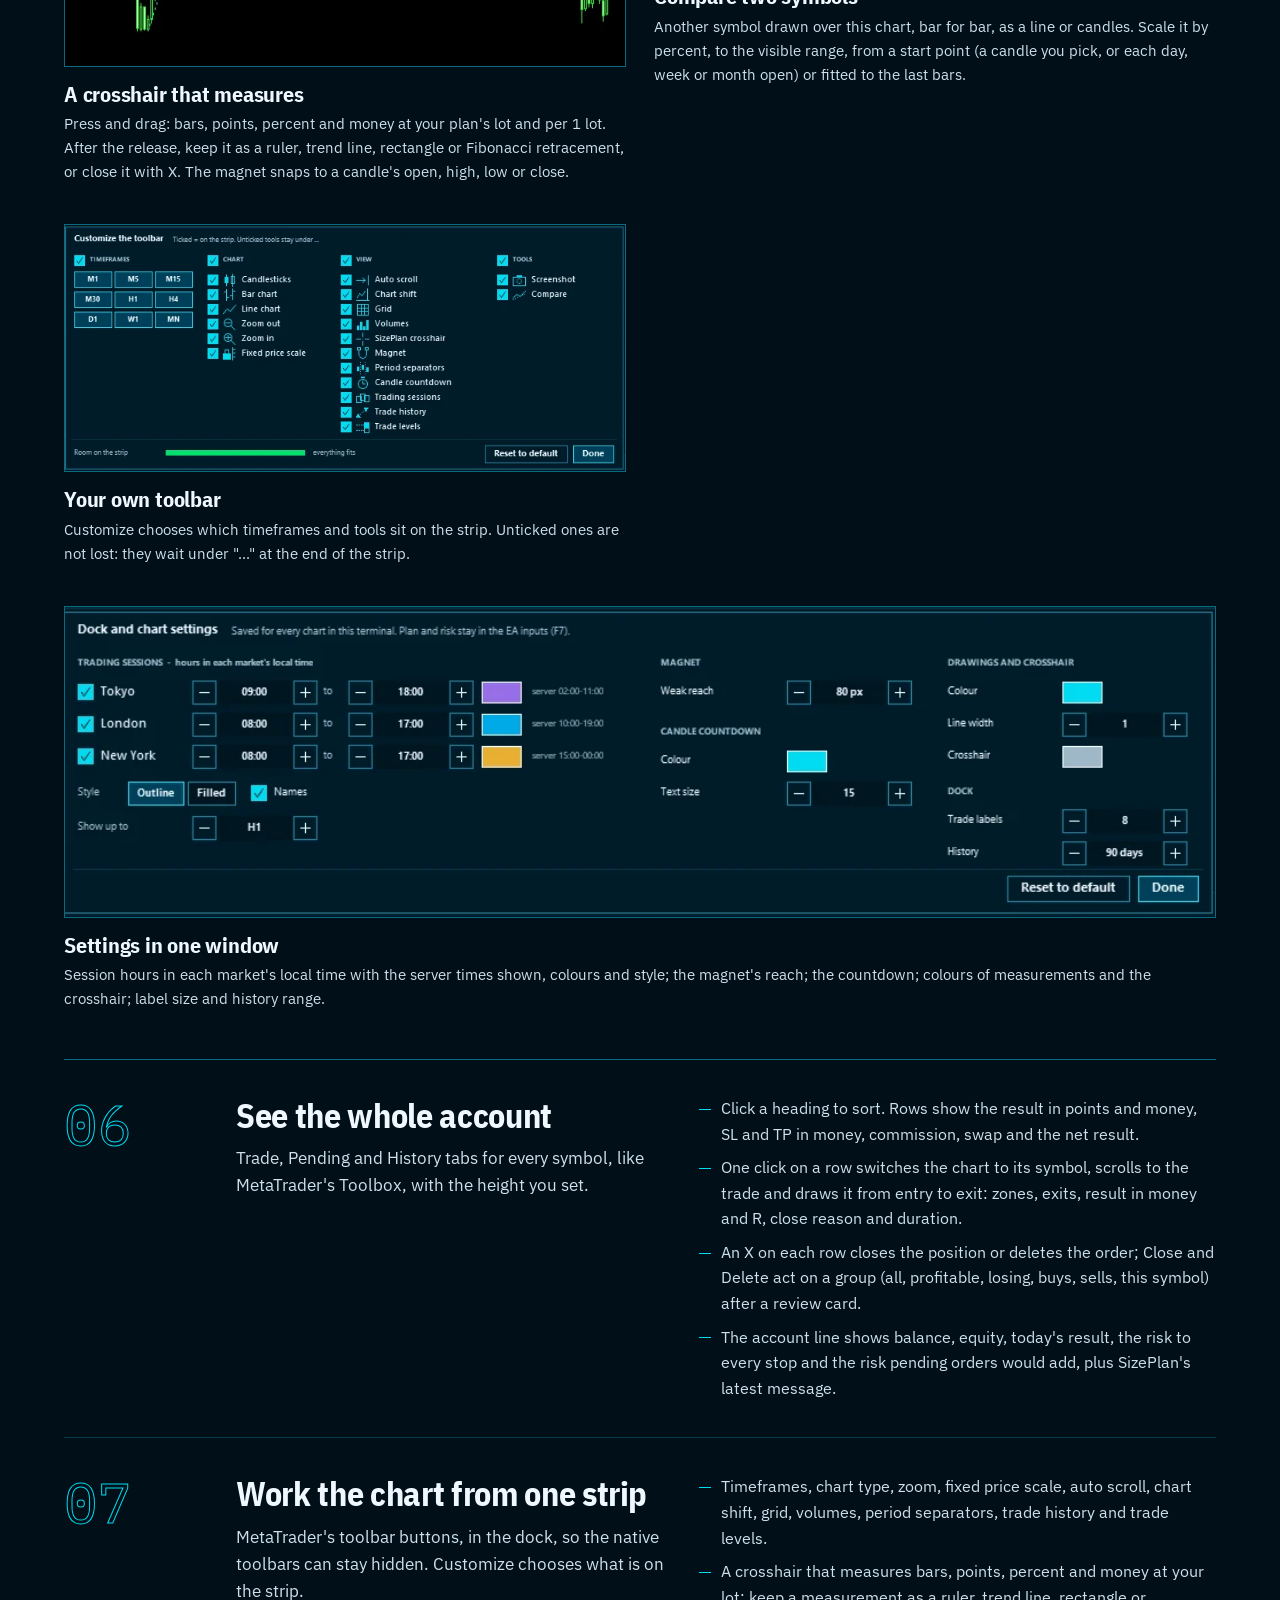
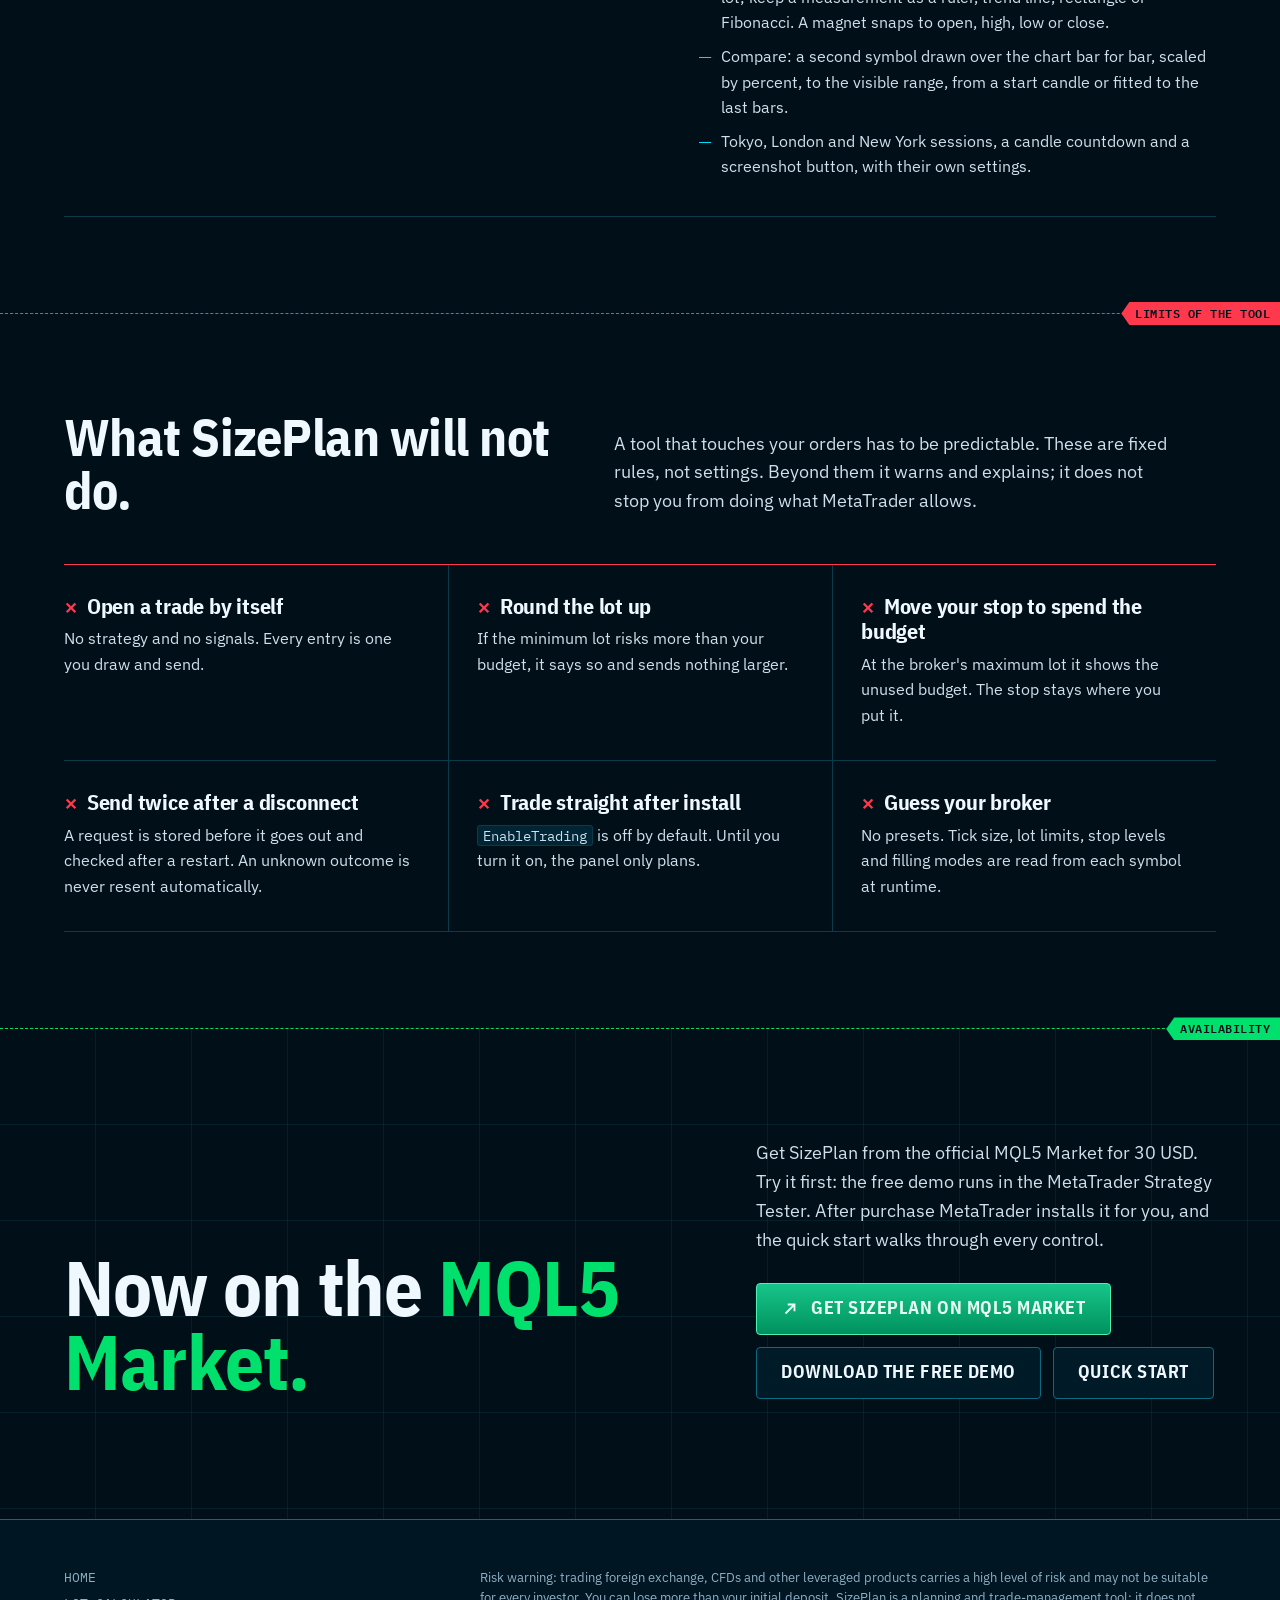
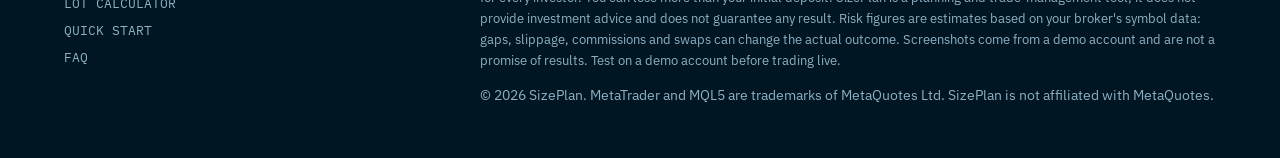
==== commit 7c7a5bdb: "Site: Trade Manager statistics screenshot Adds the 1.02 History view with statistics (net result, wi" ====
--- a/index.html
+++ b/index.html
@@ -94,6 +94,7 @@
         "https://sizeplan.com/assets/shot-panel.webp",
         "https://sizeplan.com/assets/shot-plan.webp",
         "https://sizeplan.com/assets/shot-manager.webp",
+        "https://sizeplan.com/assets/shot-statistics.webp",
         "https://sizeplan.com/assets/shot-dock-history.webp",
         "https://sizeplan.com/assets/shot-dock-pending.webp",
         "https://sizeplan.com/assets/shot-crosshair.webp",
@@ -326,6 +327,23 @@
           <li><b>Close part or all</b>% CLOSE takes the share in the field; CLOSE ALL closes the position.</li>
           <li><b>Automation</b>Auto break-even and trailing stop for this position, off by default.</li>
           <li><b>Targets strip</b>Booked and open result, stop, entry and every target on one line.</li>
+        </ol>
+
+        <div class="scroller" style="margin-top:56px">
+          <figure class="shot">
+            <img src="/assets/shot-statistics.webp" width="1256" height="785" loading="lazy" alt="SizePlan Trade Manager on the History tab for all symbols: six closed trades with their exit reason, and statistics for the last 7 days: net result +376.11 USD, 6 deals, 50% win rate, profit factor 2.27, average win and loss, expectancy, maximum drawdown, best and worst deal, costs, the cumulative result curve and the result by symbol">
+            <span class="pin" style="left:29.5%;top:56.5%">1</span>
+            <span class="pin" style="left:44%;top:66%">2</span>
+            <span class="pin" style="left:78%;top:75%">3</span>
+            <span class="pin" style="left:84.6%;top:3.3%">4</span>
+          </figure>
+        </div>
+        <p class="caption">History with statistics, all symbols, last 7 days, demo account, SizePlan 1.02.</p>
+        <ol class="legend band-legend">
+          <li><b>Statistics</b>Net result, deals, win rate, profit factor, average win and loss, expectancy, drawdown, best and worst deal, costs.</li>
+          <li><b>Cumulative result</b>Your closed deals as a curve, net of commission, swap and fees.</li>
+          <li><b>Result by symbol</b>Where the result came from, one bar per symbol.</li>
+          <li><b>7, 30 or 90 days</b>The period and the symbols the statistics cover; every exit shows its reason.</li>
         </ol>
       </div>
     </section>
